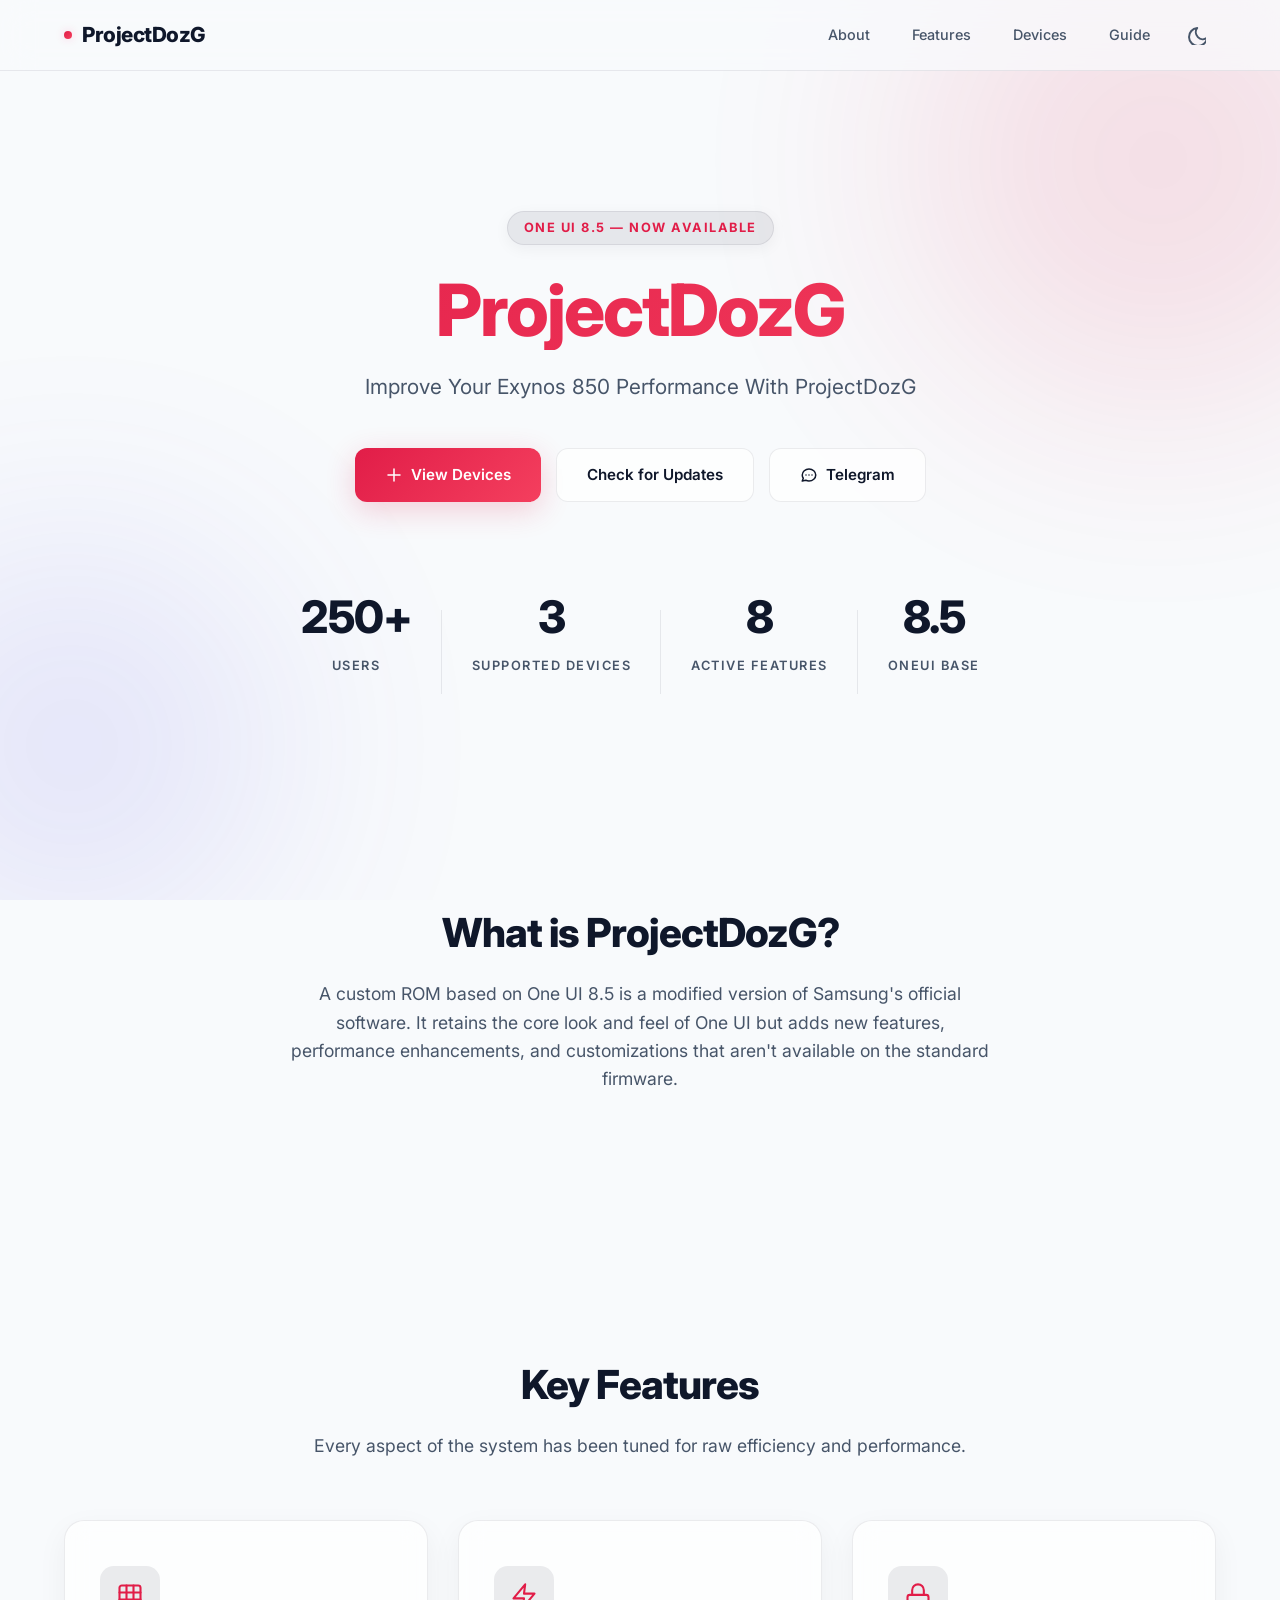
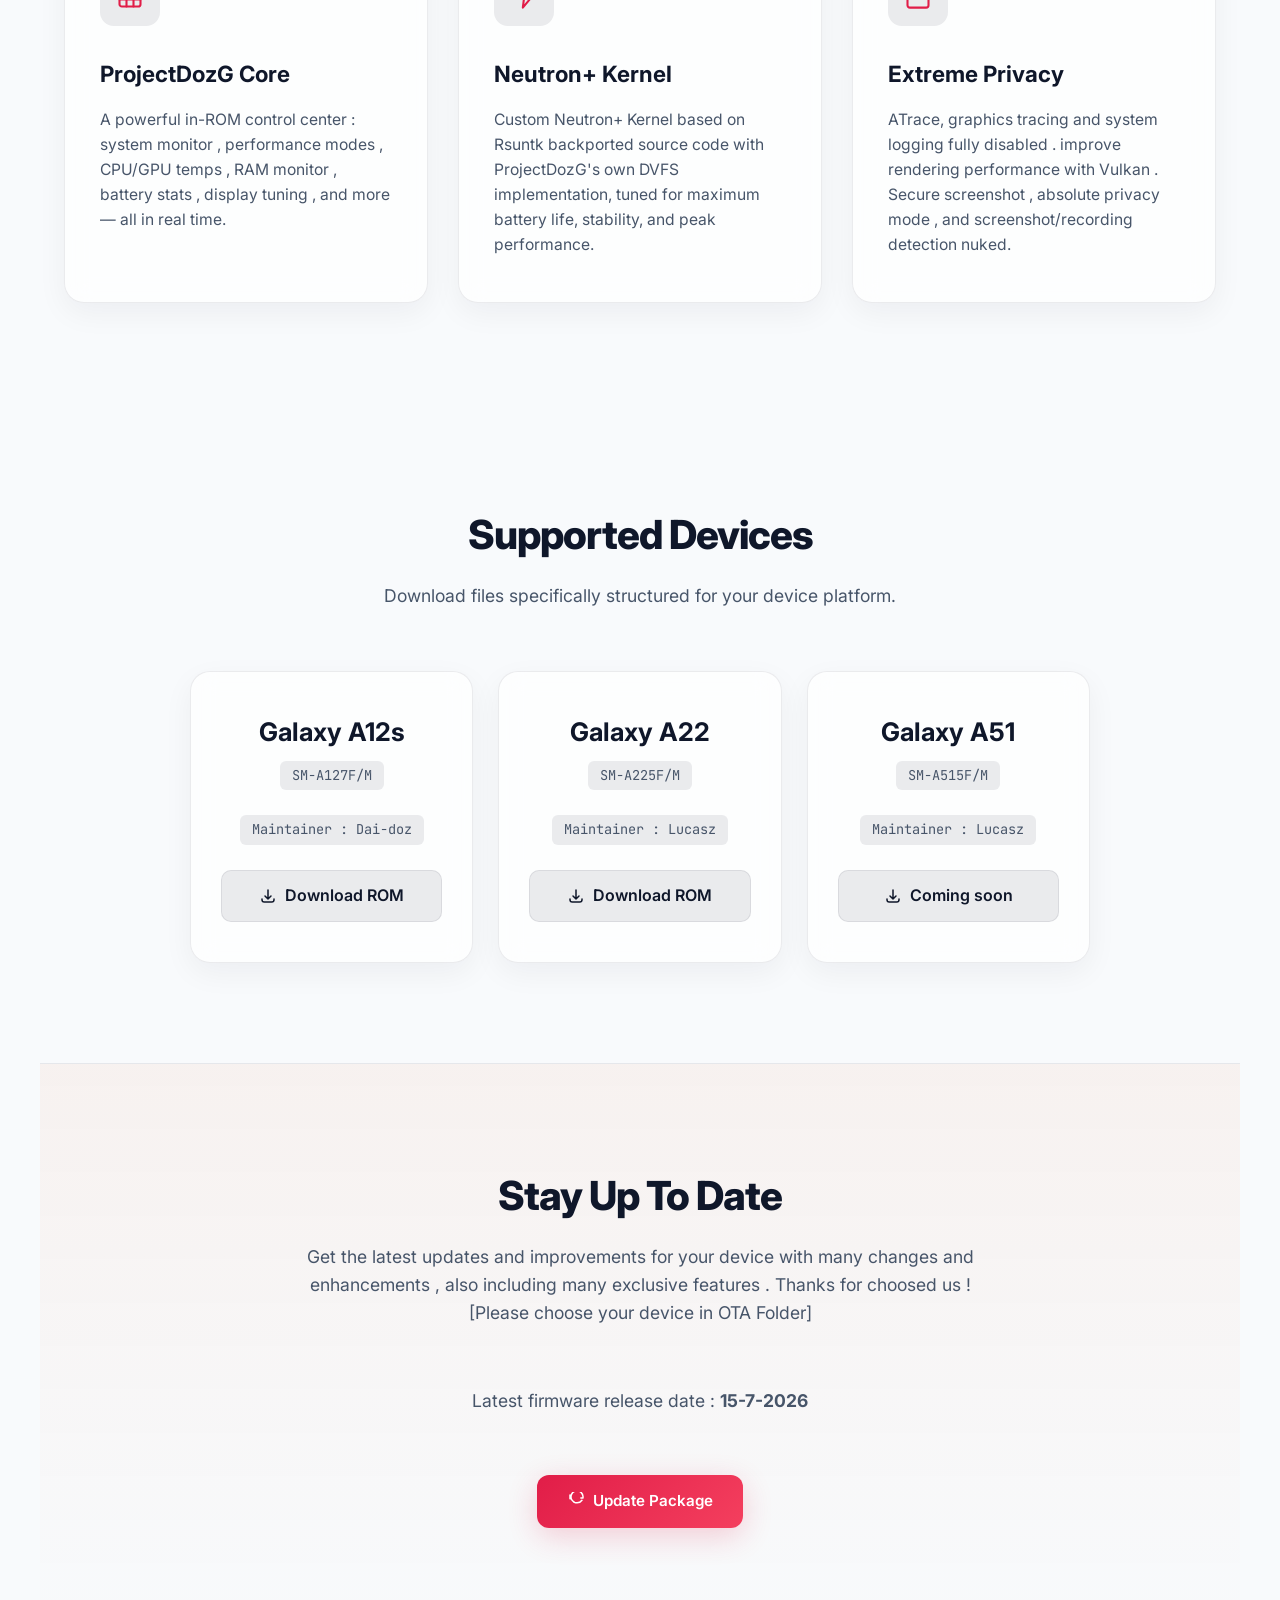
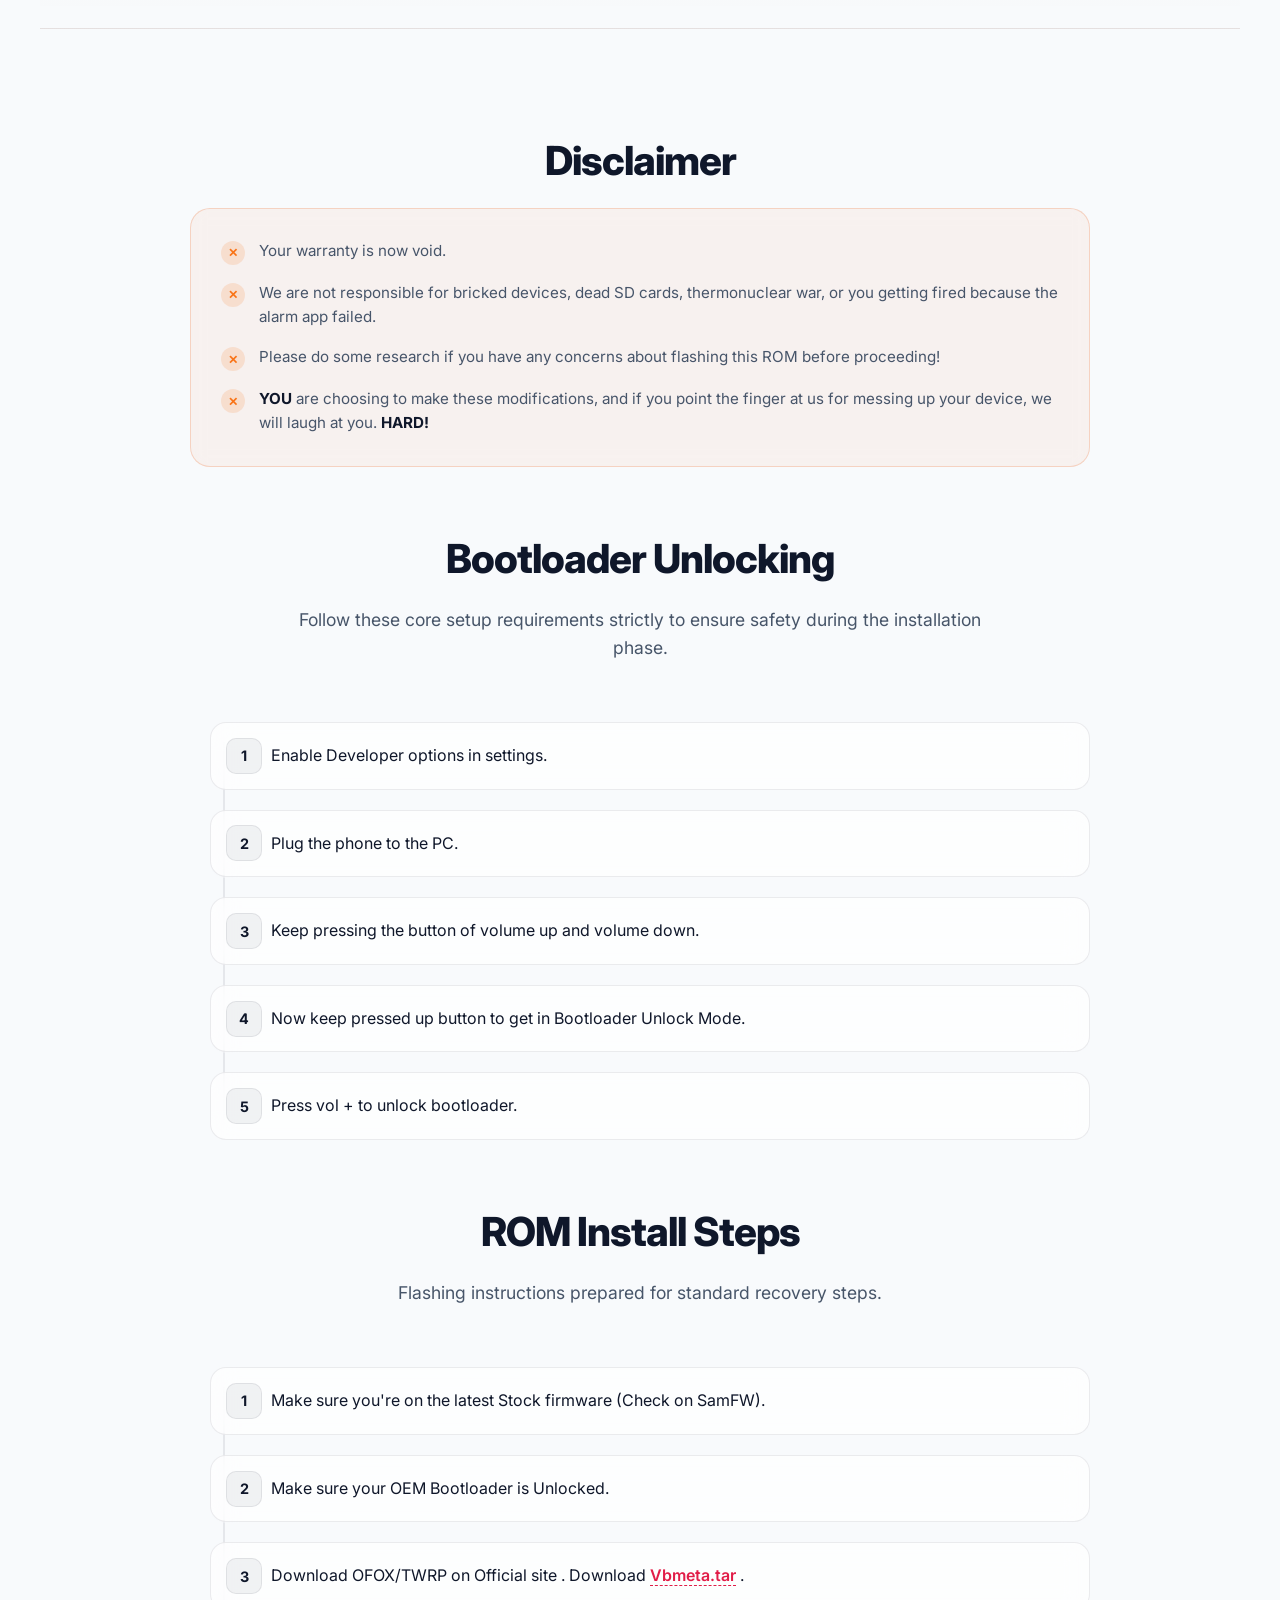
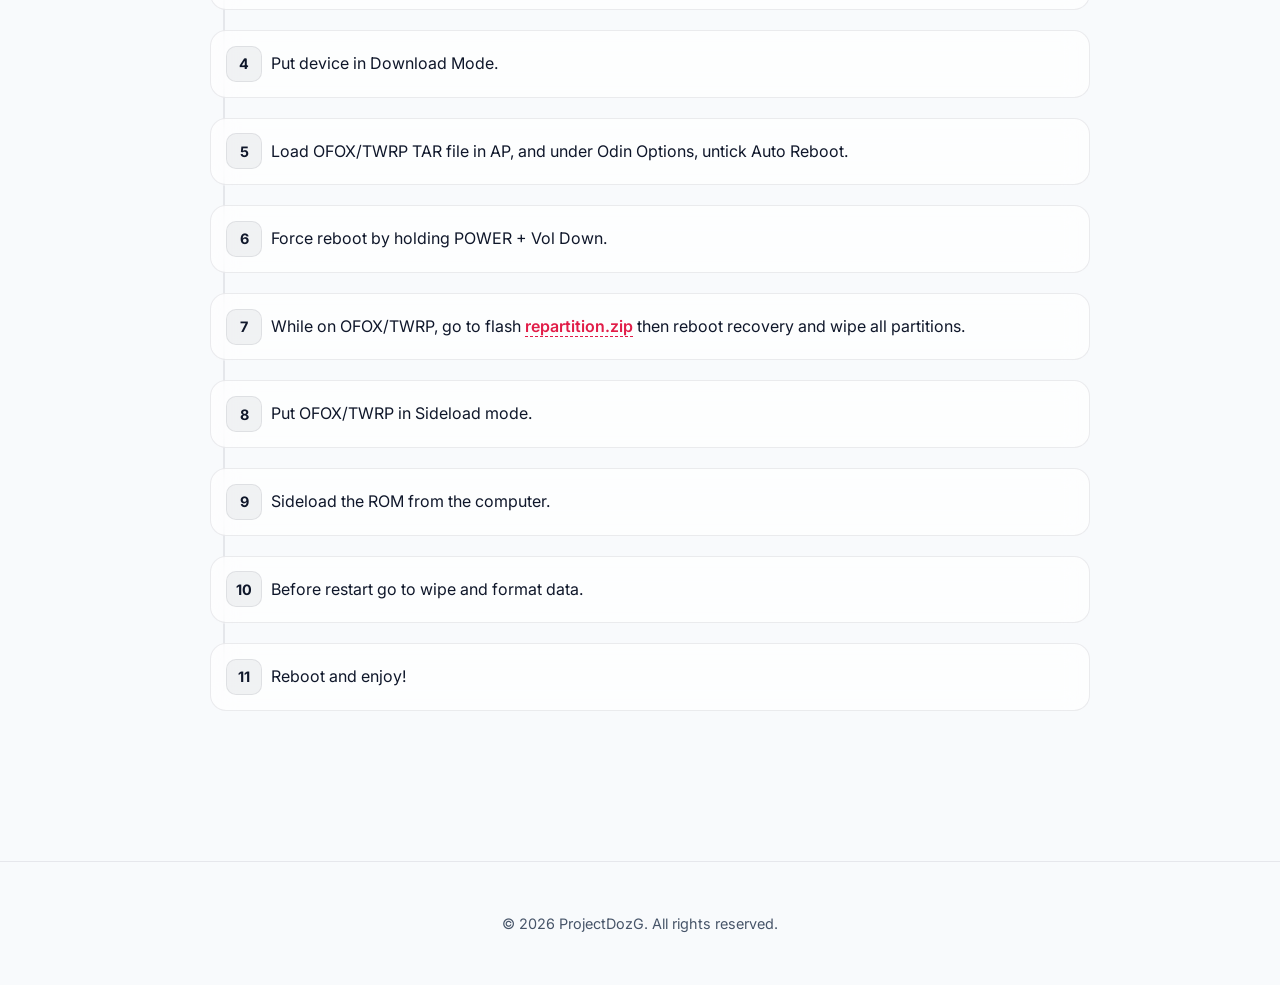
==== index.html @ 8654ba1d "Remove m12 support" ====
<!DOCTYPE html>
<html lang="en" data-theme="dark">
<head>
    <meta charset="UTF-8">
    <meta name="viewport" content="width=device-width, initial-scale=1.0">
    <title>ProjectDozG — Enhanced OneUI 8.5</title>
    <!-- Inter Font -->
    <link rel="preconnect" href="https://fonts.googleapis.com">
    <link rel="preconnect" href="https://fonts.gstatic.com" crossorigin>
    <link href="https://fonts.googleapis.com/css2?family=Inter:wght@300;400;500;600;700;800&family=JetBrains+Mono:wght@400;500&display=swap" rel="stylesheet">
    <style>
        :root {
            /* Transition Config */
            --transition-smooth: all 0.4s cubic-bezier(0.16, 1, 0.3, 1);
            
            /* Dark Theme Colors (Default) */
            --bg-color: #08090d;
            --card-bg: rgba(21, 23, 30, 0.6);
            --card-hover-border: rgba(255, 65, 108, 0.3);
            --text-main: #f8fafc;
            --text-muted: #94a3b8;
            --accent: #ff416c;
            --accent-glow: rgba(255, 65, 108, 0.4);
            --accent-gradient: linear-gradient(135deg, #ff416c 0%, #ff4b2b 100%);
            --glass-border: rgba(255, 255, 255, 0.05);
            --glass-shadow: rgba(0, 0, 0, 0.4);
            --nav-bg: rgba(8, 9, 13, 0.75);
            --warning-bg: rgba(249, 115, 22, 0.06);
            --warning-border: rgba(249, 115, 22, 0.2);
            --step-num-bg: rgba(255, 255, 255, 0.05);
            --step-num-active: #ff416c;
        }

        [data-theme="light"] {
            /* Light Theme Colors */
            --bg-color: #f8fafc;
            --card-bg: rgba(255, 255, 255, 0.7);
            --card-hover-border: rgba(225, 29, 72, 0.3);
            --text-main: #0f172a;
            --text-muted: #475569;
            --accent: #e11d48;
            --accent-glow: rgba(225, 29, 72, 0.2);
            --accent-gradient: linear-gradient(135deg, #e11d48 0%, #f43f5e 100%);
            --glass-border: rgba(15, 23, 42, 0.08);
            --glass-shadow: rgba(15, 23, 42, 0.05);
            --nav-bg: rgba(248, 250, 252, 0.75);
            --warning-bg: rgba(234, 88, 12, 0.05);
            --warning-border: rgba(234, 88, 12, 0.2);
            --step-num-bg: rgba(15, 23, 42, 0.05);
            --step-num-active: #e11d48;
        }

        * {
            box-sizing: border-box;
            margin: 0;
            padding: 0;
            font-family: 'Inter', -apple-system, BlinkMacSystemFont, "Segoe UI", Roboto, sans-serif;
            transition: background-color 0.3s ease, border-color 0.3s ease;
        }

        html {
            scroll-behavior: smooth;
        }

        body {
            background-color: var(--bg-color);
            color: var(--text-main);
            line-height: 1.6;
            overflow-x: hidden;
            position: relative;
        }

        /* Ambient Background Blobs */
        .blob-container {
            position: fixed;
            top: 0;
            left: 0;
            width: 100vw;
            height: 100vh;
            z-index: -2;
            overflow: hidden;
            pointer-events: none;
        }

        .blob {
            position: absolute;
            border-radius: 50%;
            filter: blur(120px);
            opacity: 0.12;
            animation: floatBlob 25s infinite ease-in-out alternate;
        }

        .blob-1 {
            width: 500px;
            height: 500px;
            background: var(--accent);
            top: -10%;
            right: -10%;
        }

        .blob-2 {
            width: 400px;
            height: 400px;
            background: #4f46e5;
            bottom: -5%;
            left: -10%;
            animation-delay: -5s;
        }

        @keyframes floatBlob {
            0% { transform: translate(0, 0) scale(1); }
            50% { transform: translate(-80px, 40px) scale(1.1); }
            100% { transform: translate(40px, -60px) scale(0.95); }
        }

        /* Custom Scrollbar */
        ::-webkit-scrollbar {
            width: 10px;
        }
        ::-webkit-scrollbar-track {
            background: var(--bg-color);
        }
        ::-webkit-scrollbar-thumb {
            background: var(--glass-border);
            border-radius: 5px;
            border: 2px solid var(--bg-color);
        }
        ::-webkit-scrollbar-thumb:hover {
            background: var(--text-muted);
        }

        /* Scroll Reveal Effect Class */
        .reveal {
            opacity: 0;
            transform: translateY(30px);
            transition: opacity 0.8s cubic-bezier(0.16, 1, 0.3, 1), transform 0.8s cubic-bezier(0.16, 1, 0.3, 1);
        }

        .reveal.active {
            opacity: 1;
            transform: translateY(0);
        }

        /* Floating Navbar */
        header {
            display: flex;
            justify-content: space-between;
            align-items: center;
            padding: 15px 5%;
            background: var(--nav-bg);
            position: sticky;
            top: 0;
            backdrop-filter: blur(16px);
            -webkit-backdrop-filter: blur(16px);
            z-index: 100;
            border-bottom: 1px solid var(--glass-border);
            transition: var(--transition-smooth);
        }

        .logo {
            font-size: 1.3rem;
            font-weight: 800;
            color: var(--text-main);
            text-decoration: none;
            display: flex;
            align-items: center;
            gap: 10px;
            letter-spacing: -0.5px;
        }

        .logo-dot {
            width: 8px;
            height: 8px;
            background: var(--accent-gradient);
            border-radius: 50%;
            display: inline-block;
            box-shadow: 0 0 10px var(--accent-glow);
        }

        nav {
            display: flex;
            align-items: center;
            gap: 10px;
        }

        nav a {
            color: var(--text-muted);
            text-decoration: none;
            padding: 8px 16px;
            font-size: 0.9rem;
            font-weight: 500;
            border-radius: 8px;
            transition: var(--transition-smooth);
        }

        nav a:hover {
            color: var(--text-main);
            background: var(--glass-border);
        }

        /* Dark/Light Toggle */
        .theme-toggle-btn {
            background: none;
            border: none;
            color: var(--text-muted);
            cursor: pointer;
            width: 40px;
            height: 40px;
            border-radius: 10px;
            display: flex;
            align-items: center;
            justify-content: center;
            transition: var(--transition-smooth);
            margin-left: 10px;
        }

        .theme-toggle-btn:hover {
            color: var(--text-main);
            background: var(--glass-border);
            transform: scale(1.05);
        }

        .theme-toggle-btn svg {
            width: 20px;
            height: 20px;
            fill: none;
            stroke: currentColor;
            stroke-width: 2;
            stroke-linecap: round;
            stroke-linejoin: round;
        }

        /* Hero Section */
        .hero {
            text-align: center;
            padding: 140px 20px 80px;
            position: relative;
        }

        .badge {
            display: inline-flex;
            align-items: center;
            background: var(--glass-border);
            border: 1px solid var(--glass-border);
            color: var(--accent);
            padding: 6px 16px;
            border-radius: 100px;
            font-size: 0.8rem;
            font-weight: 700;
            margin-bottom: 25px;
            text-transform: uppercase;
            letter-spacing: 1.5px;
            box-shadow: 0 4px 15px var(--glass-shadow);
            animation: fadeInDown 1s cubic-bezier(0.16, 1, 0.3, 1);
        }

        .hero h1 {
            font-size: 4.5rem;
            font-weight: 800;
            margin-bottom: 20px;
            line-height: 1.1;
            letter-spacing: -2px;
            background: var(--accent-gradient);
            -webkit-background-clip: text;
            -webkit-text-fill-color: transparent;
            animation: fadeInUp 1s cubic-bezier(0.16, 1, 0.3, 1) 0.1s both;
        }

        .hero p {
            font-size: 1.3rem;
            color: var(--text-muted);
            max-width: 600px;
            margin: 0 auto 45px;
            animation: fadeInUp 1s cubic-bezier(0.16, 1, 0.3, 1) 0.2s both;
        }

        .btn-group {
            display: flex;
            justify-content: center;
            gap: 15px;
            flex-wrap: wrap;
            animation: fadeInUp 1s cubic-bezier(0.16, 1, 0.3, 1) 0.3s both;
        }

        .btn {
            display: inline-flex;
            align-items: center;
            gap: 8px;
            padding: 14px 30px;
            border-radius: 12px;
            text-decoration: none;
            font-weight: 600;
            font-size: 0.95rem;
            transition: var(--transition-smooth);
        }

        .btn-primary {
            background: var(--accent-gradient);
            color: #ffffff;
            box-shadow: 0 8px 30px var(--accent-glow);
        }

        .btn-primary:hover {
            transform: translateY(-3px) scale(1.02);
            box-shadow: 0 12px 35px var(--accent-glow);
        }

        .btn-secondary {
            background: var(--card-bg);
            color: var(--text-main);
            border: 1px solid var(--glass-border);
            backdrop-filter: blur(8px);
        }

        .btn-secondary:hover {
            transform: translateY(-3px) scale(1.02);
            background: var(--glass-border);
            border-color: var(--text-muted);
        }

        /* Stats Grid */
        .stats {
            display: flex;
            justify-content: center;
            gap: 60px;
            margin-top: 80px;
            flex-wrap: wrap;
            animation: fadeInUp 1s cubic-bezier(0.16, 1, 0.3, 1) 0.4s both;
        }

        .stat-item {
            text-align: center;
            position: relative;
        }

        .stat-item::after {
            content: '';
            position: absolute;
            right: -30px;
            top: 20%;
            height: 60%;
            width: 1px;
            background: var(--glass-border);
        }

        .stat-item:last-child::after {
            display: none;
        }

        .stat-item h3 {
            font-size: 2.8rem;
            font-weight: 800;
            margin-bottom: 2px;
            color: var(--text-main);
            letter-spacing: -1px;
        }

        .stat-item p {
            font-size: 0.8rem;
            color: var(--text-muted);
            text-transform: uppercase;
            letter-spacing: 1.5px;
            font-weight: 600;
        }

        /* Sections General Layout */
        section {
            max-width: 1200px;
            margin: 0 auto;
            padding: 100px 24px;
        }

        .section-title {
            text-align: center;
            font-size: 2.5rem;
            font-weight: 800;
            margin-bottom: 15px;
            letter-spacing: -1px;
        }

        .section-desc {
            text-align: center;
            color: var(--text-muted);
            max-width: 700px;
            margin: 0 auto 60px;
            font-size: 1.1rem;
        }

        /* Features Grid */
        .features-grid {
            display: grid;
            grid-template-columns: repeat(auto-fit, minmax(320px, 1fr));
            gap: 30px;
        }

        .feature-card {
            background: var(--card-bg);
            padding: 45px 35px;
            border-radius: 20px;
            border: 1px solid var(--glass-border);
            box-shadow: 0 10px 30px var(--glass-shadow);
            backdrop-filter: blur(12px);
            -webkit-backdrop-filter: blur(12px);
            transition: var(--transition-smooth);
            position: relative;
            overflow: hidden;
        }

        .feature-card::before {
            content: '';
            position: absolute;
            top: 0;
            left: 0;
            width: 100%;
            height: 3px;
            background: var(--accent-gradient);
            opacity: 0;
            transition: var(--transition-smooth);
        }

        .feature-card:hover {
            transform: translateY(-8px);
            border-color: var(--card-hover-border);
            box-shadow: 0 15px 40px var(--glass-shadow);
        }

        .feature-card:hover::before {
            opacity: 1;
        }

        .feature-icon-wrapper {
            width: 60px;
            height: 60px;
            border-radius: 14px;
            background: var(--glass-border);
            display: flex;
            align-items: center;
            justify-content: center;
            margin-bottom: 30px;
            color: var(--accent);
            transition: var(--transition-smooth);
        }

        .feature-card:hover .feature-icon-wrapper {
            background: var(--accent);
            color: #ffffff;
            box-shadow: 0 8px 20px var(--accent-glow);
            transform: scale(1.05) rotate(5deg);
        }

        .feature-icon-wrapper svg {
            width: 28px;
            height: 28px;
            fill: none;
            stroke: currentColor;
            stroke-width: 1.8;
            stroke-linecap: round;
            stroke-linejoin: round;
        }

        .feature-card h3 {
            font-size: 1.4rem;
            margin-bottom: 15px;
            font-weight: 700;
        }

        .feature-card p {
            color: var(--text-muted);
            font-size: 0.98rem;
            line-height: 1.6;
        }

        /* Devices List */
        .devices-grid {
            display: grid;
            grid-template-columns: repeat(auto-fit, minmax(280px, 1fr));
            gap: 25px;
            max-width: 900px;
            margin: 0 auto;
        }

        .device-card {
            background: var(--card-bg);
            padding: 40px 30px;
            border-radius: 20px;
            text-align: center;
            border: 1px solid var(--glass-border);
            backdrop-filter: blur(12px);
            -webkit-backdrop-filter: blur(12px);
            box-shadow: 0 10px 30px var(--glass-shadow);
            transition: var(--transition-smooth);
        }
        
        .device-card:hover {
            transform: translateY(-5px);
            border-color: var(--accent);
            box-shadow: 0 15px 35px var(--accent-glow);
        }

        .device-card h3 {
            font-size: 1.6rem;
            font-weight: 700;
            margin-bottom: 8px;
        }

        .device-codename {
            font-family: 'JetBrains Mono', monospace;
            color: var(--text-muted);
            font-size: 0.85rem;
            margin-bottom: 25px;
            background: var(--glass-border);
            padding: 4px 12px;
            border-radius: 6px;
            display: inline-block;
        }

        .download-link {
            display: flex;
            align-items: center;
            justify-content: center;
            gap: 8px;
            width: 100%;
            padding: 12px;
            background: var(--glass-border);
            color: var(--text-main);
            text-decoration: none;
            border-radius: 10px;
            font-weight: 600;
            border: 1px solid var(--glass-border);
            transition: var(--transition-smooth);
        }

        .device-card:hover .download-link,
        .download-link:hover {
            background: var(--accent-gradient);
            color: #ffffff;
            border-color: transparent;
            box-shadow: 0 8px 25px var(--accent-glow);
        }

        /* Update Section Banner */
        .update-banner {
            background: linear-gradient(180deg, var(--warning-bg) 0%, transparent 100%);
            border-top: 1px solid var(--glass-border);
            border-bottom: 1px solid var(--glass-border);
        }

        /* Documentation & Flow Containers */
        .doc-container {
            max-width: 900px;
            margin: 0 auto;
        }

        /* Disclaimer Custom Accent Panel */
        .disclaimer-card {
            background: var(--warning-bg);
            border: 1px solid var(--warning-border);
            border-radius: 20px;
            padding: 30px;
            margin-bottom: 50px;
            backdrop-filter: blur(8px);
        }

        .disclaimer-list {
            list-style: none;
            display: flex;
            flex-direction: column;
            gap: 16px;
        }

        .disclaimer-item {
            color: var(--text-muted);
            font-size: 0.95rem;
            display: flex;
            align-items: flex-start;
            gap: 14px;
        }

        .disclaimer-icon {
            color: #f97316;
            background: rgba(249, 115, 22, 0.15);
            width: 24px;
            height: 24px;
            border-radius: 50%;
            display: flex;
            align-items: center;
            justify-content: center;
            font-size: 0.75rem;
            font-weight: bold;
            flex-shrink: 0;
            margin-top: 2px;
        }

        .disclaimer-item strong {
            color: var(--text-main);
        }

        /* Styled Action Timeline */
        .timeline {
            position: relative;
            padding-left: 20px;
            margin-bottom: 50px;
        }

        .timeline::before {
            content: '';
            position: absolute;
            left: 33px;
            top: 20px;
            bottom: 20px;
            width: 2px;
            background: var(--glass-border);
            z-index: 1;
        }

        .timeline-step {
            position: relative;
            padding: 20px 20px 20px 60px;
            background: var(--card-bg);
            border: 1px solid var(--glass-border);
            border-radius: 16px;
            margin-bottom: 20px;
            z-index: 2;
            backdrop-filter: blur(12px);
            transition: var(--transition-smooth);
        }

        .timeline-step:hover {
            transform: translateX(8px);
            border-color: var(--card-hover-border);
            background: var(--glass-border);
        }

        .step-number {
            position: absolute;
            left: 15px;
            top: 50%;
            transform: translateY(-50%);
            width: 36px;
            height: 36px;
            background: var(--step-num-bg);
            border: 1px solid var(--glass-border);
            color: var(--text-main);
            border-radius: 10px;
            font-size: 0.9rem;
            font-weight: 700;
            display: flex;
            align-items: center;
            justify-content: center;
            transition: var(--transition-smooth);
            z-index: 3;
        }

        .timeline-step:hover .step-number {
            background: var(--accent-gradient);
            color: #ffffff;
            border-color: transparent;
            box-shadow: 0 4px 15px var(--accent-glow);
        }

        .timeline-step a {
            color: var(--accent);
            text-decoration: none;
            font-weight: 600;
            border-bottom: 1px dashed var(--accent);
            transition: var(--transition-smooth);
        }

        .timeline-step a:hover {
            color: var(--text-main);
            border-bottom-color: var(--text-main);
        }

        /* Footer */
        footer {
            text-align: center;
            padding: 50px 20px;
            border-top: 1px solid var(--glass-border);
            color: var(--text-muted);
            font-size: 0.9rem;
            background: var(--nav-bg);
        }

        /* Standard Keyframes */
        @keyframes fadeInUp {
            from {
                opacity: 0;
                transform: translateY(20px);
            }
            to {
                opacity: 1;
                transform: translateY(0);
            }
        }

        @keyframes fadeInDown {
            from {
                opacity: 0;
                transform: translateY(-20px);
            }
            to {
                opacity: 1;
                transform: translateY(0);
            }
        }

        /* Responsiveness adjustments */
        @media (max-width: 992px) {
            .hero h1 { font-size: 3.5rem; }
            .stats { gap: 30px; }
            .stat-item::after { display: none; }
        }

        @media (max-width: 768px) {
            .hero h1 { font-size: 2.8rem; }
            .hero p { font-size: 1.1rem; }
            nav { display: none; }
            .stats { display: grid; grid-template-columns: 1fr 1fr; gap: 20px; }
            .timeline::before { left: 23px; }
            .timeline-step { padding: 15px 15px 15px 50px; }
            .step-number { left: 5px; width: 30px; height: 30px; font-size: 0.8rem; }
        }
    </style>
</head>
<body>

    <!-- Visual Backdrop Blobs -->
    <div class="blob-container">
        <div class="blob blob-1"></div>
        <div class="blob blob-2"></div>
    </div>

    <!-- Floating Navigation Bar -->
    <header>
        <a href="#" class="logo">
            <span class="logo-dot"></span>ProjectDozG
        </a>
        <div style="display: flex; align-items: center;">
            <nav>
                <a href="#about">About</a>
                <a href="#features">Features</a>
                <a href="#devices">Devices</a>
                <a href="#instructions">Guide</a>
            </nav>
            <button class="theme-toggle-btn" id="themeToggle" aria-label="Toggle Theme">
                <!-- Theme toggle icons dynamically injected -->
                <svg id="themeIcon"></svg>
            </button>
        </div>
    </header>

    <!-- Hero Showcase Header -->
    <div class="hero">
        <span class="badge">ONE UI 8.5 — NOW AVAILABLE</span>
        <h1>ProjectDozG</h1>
        <p>Improve Your Exynos 850 Performance With ProjectDozG</p>
        
        <div class="btn-group">
            <a href="#devices" class="btn btn-primary">
                <svg width="18" height="18" fill="none" stroke="currentColor" stroke-width="2" viewBox="0 0 24 24"><path stroke-linecap="round" stroke-linejoin="round" d="M12 4v16m8-8H4"/></svg>
                View Devices
            </a>
            <a href="#Up" class="btn btn-secondary">Check for Updates</a>
            <a href="https://t.me/DaidozBuild" target="_blank" rel="noopener noreferrer" class="btn btn-secondary">
                <svg width="18" height="18" fill="none" stroke="currentColor" stroke-width="2" viewBox="0 0 24 24"><path stroke-linecap="round" stroke-linejoin="round" d="M8 12h.01M12 12h.01M16 12h.01M21 12c0 4.418-4.03 8-9 8a9.863 9.863 0 01-4.255-.949L3 20l1.395-3.72C3.512 15.042 3 13.574 3 12c0-4.418 4.03-8 9-8s9 3.582 9 8z"/></svg>
                Telegram
            </a>
        </div>

        <div class="stats">
            <div class="stat-item">
                <h3>250+</h3>
                <p>Users</p>
            </div>
            <div class="stat-item">
                <h3>3</h3>
                <p>Supported Devices</p>
            </div>
            <div class="stat-item">
                <h3>8</h3>
                <p>Active Features</p>
            </div>
            <div class="stat-item">
                <h3>8.5</h3>
                <p>OneUI Base</p>
            </div>
        </div>
    </div>

    <!-- About Section -->
    <section id="about" class="reveal">
        <h2 class="section-title">What is ProjectDozG?</h2>
        <p class="section-desc">A custom ROM based on One UI 8.5 is a modified version of Samsung's official software. It retains the core look and feel of One UI but adds new features, performance enhancements, and customizations that aren't available on the standard firmware.</p>
    </section>

    <!-- Key Features Display -->
    <section id="features">
        <h2 class="section-title reveal">Key Features</h2>
        <p class="section-desc reveal">Every aspect of the system has been tuned for raw efficiency and performance.</p>
        
        <div class="features-grid">
            <div class="feature-card reveal" style="transition-delay: 0.1s;">
                <div class="feature-icon-wrapper">
                    <svg viewBox="0 0 24 24"><rect x="3" y="3" width="18" height="18" rx="2" ry="2"></rect><line x1="9" y1="3" x2="9" y2="21"></line><line x1="15" y1="3" x2="15" y2="21"></line><line x1="3" y1="9" x2="21" y2="9"></line><line x1="3" y1="15" x2="21" y2="15"></line></svg>
                </div>
                <h3>ProjectDozG Core</h3>
                <p>A powerful in-ROM control center : system monitor , performance modes , CPU/GPU temps , RAM monitor , battery stats , display tuning , and more — all in real time.</p>
            </div>
            <div class="feature-card reveal" style="transition-delay: 0.2s;">
                <div class="feature-icon-wrapper">
                    <svg viewBox="0 0 24 24"><polygon points="13 2 3 14 12 14 11 22 21 10 12 10 13 2"></polygon></svg>
                </div>
                <h3>Neutron+ Kernel</h3>
                <p>Custom Neutron+ Kernel based on Rsuntk backported source code with ProjectDozG's own DVFS implementation, tuned for maximum battery life, stability, and peak performance.</p>
            </div>
            <div class="feature-card reveal" style="transition-delay: 0.3s;">
                <div class="feature-icon-wrapper">
                    <svg viewBox="0 0 24 24"><rect x="3" y="11" width="18" height="11" rx="2" ry="2"></rect><path d="M7 11V7a5 5 0 0 1 10 0v4"></path></svg>
                </div>
                <h3>Extreme Privacy</h3>
                <p>ATrace, graphics tracing and system logging fully disabled . improve rendering performance with Vulkan . Secure screenshot , absolute privacy mode , and screenshot/recording detection nuked.</p>
            </div>
        </div>
    </section>

    <!-- Supported Device Index -->
    <section id="devices">
        <h2 class="section-title reveal">Supported Devices</h2>
        <p class="section-desc reveal">Download files specifically structured for your device platform.</p>
        
        <div class="devices-grid">
            <!-- DEVICE 1 -->
            <div class="device-card reveal">
                <h3>Galaxy A12s</h3>
                <span class="device-codename">SM-A127F/M</span>
                <span class="device-codename">Maintainer : Dai-doz</span>
                <a href="https://drive.google.com/file/d/13kllT0SqZaMci19ddatYdHRjJ1ldCV5r/view?usp=drive_link" target="_blank" rel="noopener noreferrer" class="download-link">
                    <svg width="18" height="18" fill="none" stroke="currentColor" stroke-width="2" viewBox="0 0 24 24"><path stroke-linecap="round" stroke-linejoin="round" d="M4 16v1a3 3 0 003 3h10a3 3 0 003-3v-1m-4-4l-4 4m0 0l-4-4m4 4V4"/></svg>
                    Download ROM 
                </a>
            </div>

          <!-- DEVICE 2 -->
            <div class="device-card reveal">
                <h3>Galaxy A22</h3>
                <span class="device-codename">SM-A225F/M</span>
                <span class="device-codename">Maintainer : Lucasz </span>
                <a href="https://drive.google.com/file/d/13djI1b3gkhf1ky75SMIZBpCNgQiuhgHu/view?usp=drivesdk" target="_blank" rel="noopener noreferrer" class="download-link">
                    <svg width="18" height="18" fill="none" stroke="currentColor" stroke-width="2" viewBox="0 0 24 24"><path stroke-linecap="round" stroke-linejoin="round" d="M4 16v1a3 3 0 003 3h10a3 3 0 003-3v-1m-4-4l-4 4m0 0l-4-4m4 4V4"/></svg>
                    Download ROM 
                </a>
            </div>


            <!-- DEVICE 3 -->
            <div class="device-card reveal" style="transition-delay: 0.1s;">
                <h3>Galaxy A51</h3>
                <span class="device-codename">SM-A515F/M</span>
                <span class="device-codename">Maintainer : Lucasz</span>
                <a href="" target="_blank" rel="noopener noreferrer" class="download-link">
                    <svg width="18" height="18" fill="none" stroke="currentColor" stroke-width="2" viewBox="0 0 24 24"><path stroke-linecap="round" stroke-linejoin="round" d="M4 16v1a3 3 0 003 3h10a3 3 0 003-3v-1m-4-4l-4 4m0 0l-4-4m4 4V4"/></svg>
                    Coming soon 
                </a>
            </div>
        </div>
    </section>

    <!-- Update Section -->
    <section id="Up" class="update-banner reveal">
        <div style="text-align: center;">
            <h2 class="section-title">Stay Up To Date</h2>
            <p class="section-desc">Get the latest updates and improvements for your device with many changes and enhancements , also including many exclusive features . Thanks for choosed us ! [Please choose your device in OTA Folder]</p>
            <p class="section-desc">Latest firmware release date : <strong>15-7-2026</strong></p>
            <div class="btn-group">
                 <a href="https://drive.google.com/drive/folders/1sJzsXNT4Reh5fPStS1QaBkAcnJrAi67Y?usp=drive_link" target="_blank" rel="noopener noreferrer" class="btn btn-primary">
                    <svg width="18" height="18" fill="none" stroke="currentColor" stroke-width="2" viewBox="0 0 24 24"><path stroke-linecap="round" stroke-linejoin="round" d="M4 4v5h.582m15.356 2A8.001 8.001 0 1121.21 8H18.5"/></svg>
                    Update Package
                 </a>
            </div>
        </div>
    </section>

    <!-- Installation & Setup Guide -->
    <section id="instructions">
        <div class="doc-container">
            
            <!-- Disclaimer Panel -->
            <h2 class="section-title reveal">Disclaimer</h2>
            <div class="disclaimer-card reveal">
                <ul class="disclaimer-list">
                    <li class="disclaimer-item">
                        <span class="disclaimer-icon">✕</span>
                        <span>Your warranty is now void.</span>
                    </li>
                    <li class="disclaimer-item">
                        <span class="disclaimer-icon">✕</span>
                        <span>We are not responsible for bricked devices, dead SD cards, thermonuclear war, or you getting fired because the alarm app failed.</span>
                    </li>
                    <li class="disclaimer-item">
                        <span class="disclaimer-icon">✕</span>
                        <span>Please do some research if you have any concerns about flashing this ROM before proceeding!</span>
                    </li>
                    <li class="disclaimer-item">
                        <span class="disclaimer-icon">✕</span>
                        <span><strong>YOU</strong> are choosing to make these modifications, and if you point the finger at us for messing up your device, we will laugh at you. <strong>HARD!</strong></span>
                    </li>
                </ul>
            </div>

            <!-- Bootloader Process Flow -->
            <h2 class="section-title reveal" style="margin-top: 60px;">Bootloader Unlocking</h2>
            <p class="section-desc reveal">Follow these core setup requirements strictly to ensure safety during the installation phase.</p>
            
            <div class="timeline reveal">
                <div class="timeline-step">
                    <div class="step-number">1</div>
                    Enable Developer options in settings.
                </div>
                <div class="timeline-step">
                    <div class="step-number">2</div>
                    Plug the phone to the PC.
                </div>
                <div class="timeline-step">
                    <div class="step-number">3</div>
                    Keep pressing the button of volume up and volume down.
                </div>
                <div class="timeline-step">
                    <div class="step-number">4</div>
                    Now keep pressed up button to get in Bootloader Unlock Mode.
                </div>
                <div class="timeline-step">
                    <div class="step-number">5</div>
                    Press vol + to unlock bootloader.
                </div>
            </div>

            <!-- Custom ROM Step-by-Step Flow -->
            <h2 class="section-title reveal" style="margin-top: 60px;">ROM Install Steps</h2>
            <p class="section-desc reveal">Flashing instructions prepared for standard recovery steps.</p>

            <div class="timeline reveal">
                <div class="timeline-step">
                    <div class="step-number">1</div>
                    Make sure you're on the latest Stock firmware (Check on SamFW).
                </div>
                <div class="timeline-step">
                    <div class="step-number">2</div>
                    Make sure your OEM Bootloader is Unlocked.
                </div>
                <div class="timeline-step">
                    <div class="step-number">3</div>
                    Download OFOX/TWRP on Official site . Download <a href="https://drive.google.com/file/d/1DROsPQb2gIuNgD0F-1r7r7Ju30OrwJkN/view?usp=drive_link" target="_blank" rel="noopener noreferrer">Vbmeta.tar</a> .
                </div>
                <div class="timeline-step">
                    <div class="step-number">4</div>
                    Put device in Download Mode.
                </div>
                <div class="timeline-step">
                    <div class="step-number">5</div>
                    Load OFOX/TWRP TAR file in AP, and under Odin Options, untick Auto Reboot.
                </div>
                <div class="timeline-step">
                    <div class="step-number">6</div>
                    Force reboot by holding POWER + Vol Down.
                </div>
                <div class="timeline-step">
                    <div class="step-number">7</div>
                    While on OFOX/TWRP, go to flash <a href="https://drive.google.com/file/d/1B_0JI-pQ-aZNtOMTHRh-KUY9z3CJCjDI/view?usp=drive_link" target="_blank" rel="noopener noreferrer">repartition.zip</a> then reboot recovery and wipe all partitions.
                </div>
                <div class="timeline-step">
                    <div class="step-number">8</div>
                    Put OFOX/TWRP in Sideload mode.
                </div>
                <div class="timeline-step">
                    <div class="step-number">9</div>
                    Sideload the ROM from the computer.
                </div>
                <div class="timeline-step">
                    <div class="step-number">10</div>
                    Before restart go to wipe and format data.
                </div>
                <div class="timeline-step">
                    <div class="step-number">11</div>
                    Reboot and enjoy!
                </div>
            </div>

        </div>
    </section>

    <!-- Footer Area -->
    <footer>
        <p>© 2026 ProjectDozG. All rights reserved.</p>
    </footer>

    <!-- Logic Controller (Theme & Scroll Triggers) -->
    <script>
        // Light & Dark Theme Controller
        const themeToggleBtn = document.getElementById('themeToggle');
        const themeIcon = document.getElementById('themeIcon');
        
        const moonIcon = `<path d="M21 12.79A9 9 0 1 1 11.21 3 7 7 0 0 0 21 12.79z"></path>`;
        const sunIcon = `<circle cx="12" cy="12" r="5"></circle><line x1="12" y1="1" x2="12" y2="3"></line><line x1="12" y1="21" x2="12" y2="23"></line><line x1="4.22" y1="4.22" x2="5.64" y2="5.64"></line><line x1="18.36" y1="18.36" x2="19.78" y2="19.78"></line><line x1="1" y1="12" x2="3" y2="12"></line><line x1="21" y1="12" x2="23" y2="12"></line><line x1="4.22" y1="19.78" x2="5.64" y2="18.36"></line><line x1="18.36" y1="5.64" x2="19.78" y2="4.22"></line>`;

        function initTheme() {
            const savedTheme = localStorage.getItem('theme');
            if (savedTheme) {
                document.documentElement.setAttribute('data-theme', savedTheme);
                themeIcon.innerHTML = savedTheme === 'dark' ? sunIcon : moonIcon;
            } else {
                const systemPrefersDark = window.matchMedia('(prefers-color-scheme: dark)').matches;
                const activeTheme = systemPrefersDark ? 'dark' : 'light';
                document.documentElement.setAttribute('data-theme', activeTheme);
                themeIcon.innerHTML = activeTheme === 'dark' ? sunIcon : moonIcon;
            }
        }

        themeToggleBtn.addEventListener('click', () => {
            const currentTheme = document.documentElement.getAttribute('data-theme');
            const newTheme = currentTheme === 'dark' ? 'light' : 'dark';
            
            document.documentElement.setAttribute('data-theme', newTheme);
            localStorage.setItem('theme', newTheme);
            themeIcon.innerHTML = newTheme === 'dark' ? sunIcon : moonIcon;
        });

        // Initialize theme state on run
        initTheme();

        // Optimized Intersection Observer for Scroll Motion Reveal
        const revealObserver = new IntersectionObserver((entries) => {
            entries.forEach(entry => {
                if (entry.isIntersecting) {
                    entry.target.classList.add('active');
                    // Stop observing once displayed
                    revealObserver.unobserve(entry.target);
                }
            });
        }, {
            threshold: 0.15,
            rootMargin: '0px 0px -50px 0px'
        });

        document.querySelectorAll('.reveal').forEach(element => {
            revealObserver.observe(element);
        });
    </script>
</body>
</html>
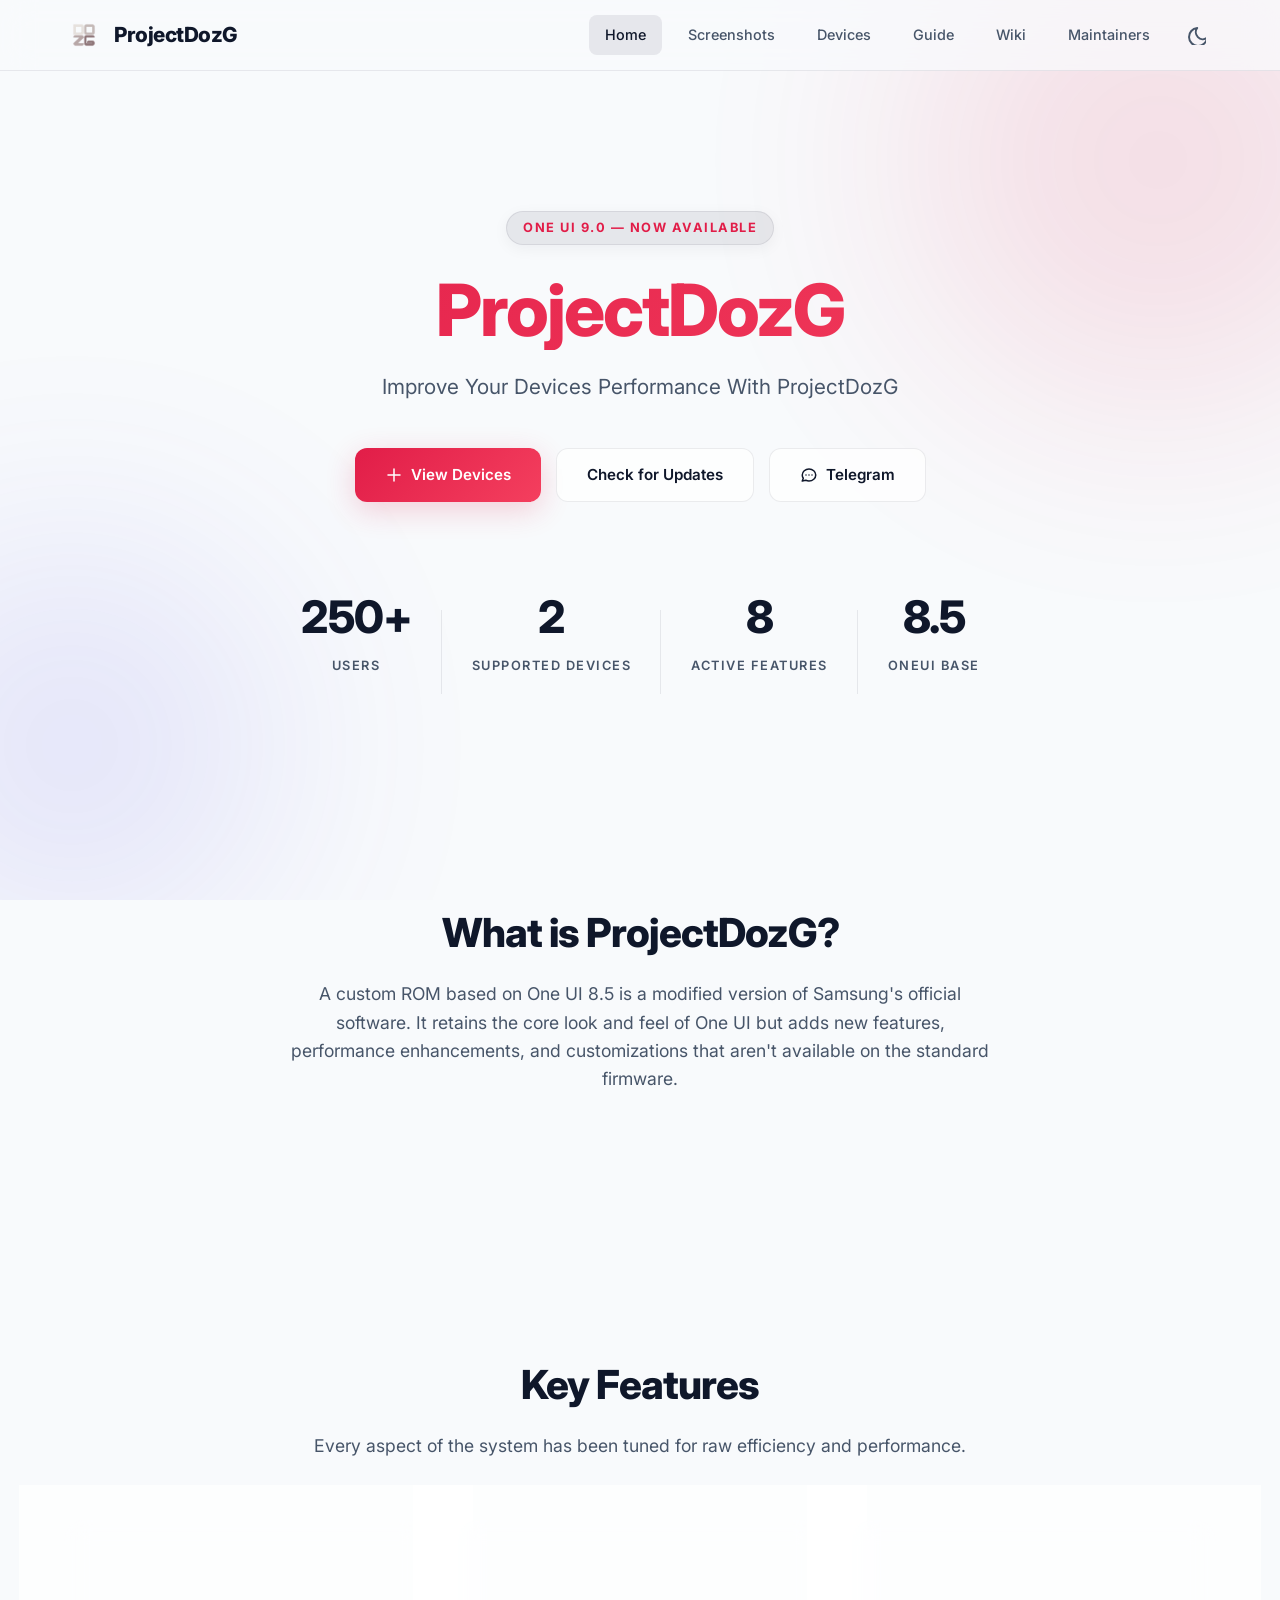
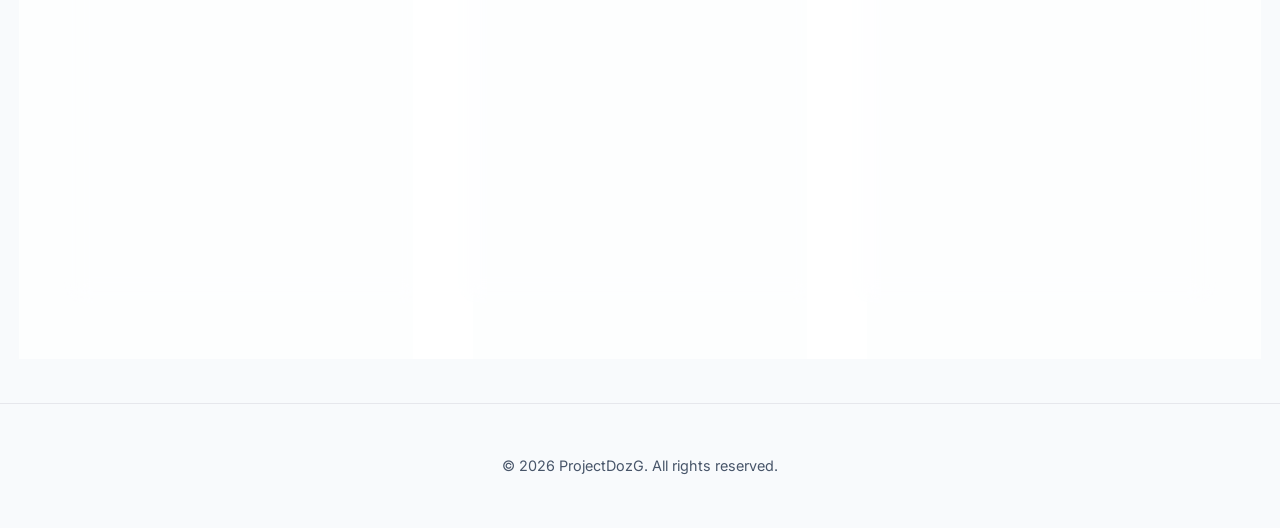
==== commit c4b410e8: "treewide: welcome to new website design" ====
--- a/index.html
+++ b/index.html
@@ -4,743 +4,31 @@
     <meta charset="UTF-8">
     <meta name="viewport" content="width=device-width, initial-scale=1.0">
     <title>ProjectDozG — Enhanced OneUI 8.5</title>
-    <!-- Inter Font -->
     <link rel="preconnect" href="https://fonts.googleapis.com">
     <link rel="preconnect" href="https://fonts.gstatic.com" crossorigin>
     <link href="https://fonts.googleapis.com/css2?family=Inter:wght@300;400;500;600;700;800&family=JetBrains+Mono:wght@400;500&display=swap" rel="stylesheet">
-    <style>
-        :root {
-            /* Transition Config */
-            --transition-smooth: all 0.4s cubic-bezier(0.16, 1, 0.3, 1);
-            
-            /* Dark Theme Colors (Default) */
-            --bg-color: #08090d;
-            --card-bg: rgba(21, 23, 30, 0.6);
-            --card-hover-border: rgba(255, 65, 108, 0.3);
-            --text-main: #f8fafc;
-            --text-muted: #94a3b8;
-            --accent: #ff416c;
-            --accent-glow: rgba(255, 65, 108, 0.4);
-            --accent-gradient: linear-gradient(135deg, #ff416c 0%, #ff4b2b 100%);
-            --glass-border: rgba(255, 255, 255, 0.05);
-            --glass-shadow: rgba(0, 0, 0, 0.4);
-            --nav-bg: rgba(8, 9, 13, 0.75);
-            --warning-bg: rgba(249, 115, 22, 0.06);
-            --warning-border: rgba(249, 115, 22, 0.2);
-            --step-num-bg: rgba(255, 255, 255, 0.05);
-            --step-num-active: #ff416c;
-        }
-
-        [data-theme="light"] {
-            /* Light Theme Colors */
-            --bg-color: #f8fafc;
-            --card-bg: rgba(255, 255, 255, 0.7);
-            --card-hover-border: rgba(225, 29, 72, 0.3);
-            --text-main: #0f172a;
-            --text-muted: #475569;
-            --accent: #e11d48;
-            --accent-glow: rgba(225, 29, 72, 0.2);
-            --accent-gradient: linear-gradient(135deg, #e11d48 0%, #f43f5e 100%);
-            --glass-border: rgba(15, 23, 42, 0.08);
-            --glass-shadow: rgba(15, 23, 42, 0.05);
-            --nav-bg: rgba(248, 250, 252, 0.75);
-            --warning-bg: rgba(234, 88, 12, 0.05);
-            --warning-border: rgba(234, 88, 12, 0.2);
-            --step-num-bg: rgba(15, 23, 42, 0.05);
-            --step-num-active: #e11d48;
-        }
-
-        * {
-            box-sizing: border-box;
-            margin: 0;
-            padding: 0;
-            font-family: 'Inter', -apple-system, BlinkMacSystemFont, "Segoe UI", Roboto, sans-serif;
-            transition: background-color 0.3s ease, border-color 0.3s ease;
-        }
-
-        html {
-            scroll-behavior: smooth;
-        }
-
-        body {
-            background-color: var(--bg-color);
-            color: var(--text-main);
-            line-height: 1.6;
-            overflow-x: hidden;
-            position: relative;
-        }
-
-        /* Ambient Background Blobs */
-        .blob-container {
-            position: fixed;
-            top: 0;
-            left: 0;
-            width: 100vw;
-            height: 100vh;
-            z-index: -2;
-            overflow: hidden;
-            pointer-events: none;
-        }
-
-        .blob {
-            position: absolute;
-            border-radius: 50%;
-            filter: blur(120px);
-            opacity: 0.12;
-            animation: floatBlob 25s infinite ease-in-out alternate;
-        }
-
-        .blob-1 {
-            width: 500px;
-            height: 500px;
-            background: var(--accent);
-            top: -10%;
-            right: -10%;
-        }
-
-        .blob-2 {
-            width: 400px;
-            height: 400px;
-            background: #4f46e5;
-            bottom: -5%;
-            left: -10%;
-            animation-delay: -5s;
-        }
-
-        @keyframes floatBlob {
-            0% { transform: translate(0, 0) scale(1); }
-            50% { transform: translate(-80px, 40px) scale(1.1); }
-            100% { transform: translate(40px, -60px) scale(0.95); }
-        }
-
-        /* Custom Scrollbar */
-        ::-webkit-scrollbar {
-            width: 10px;
-        }
-        ::-webkit-scrollbar-track {
-            background: var(--bg-color);
-        }
-        ::-webkit-scrollbar-thumb {
-            background: var(--glass-border);
-            border-radius: 5px;
-            border: 2px solid var(--bg-color);
-        }
-        ::-webkit-scrollbar-thumb:hover {
-            background: var(--text-muted);
-        }
-
-        /* Scroll Reveal Effect Class */
-        .reveal {
-            opacity: 0;
-            transform: translateY(30px);
-            transition: opacity 0.8s cubic-bezier(0.16, 1, 0.3, 1), transform 0.8s cubic-bezier(0.16, 1, 0.3, 1);
-        }
-
-        .reveal.active {
-            opacity: 1;
-            transform: translateY(0);
-        }
-
-        /* Floating Navbar */
-        header {
-            display: flex;
-            justify-content: space-between;
-            align-items: center;
-            padding: 15px 5%;
-            background: var(--nav-bg);
-            position: sticky;
-            top: 0;
-            backdrop-filter: blur(16px);
-            -webkit-backdrop-filter: blur(16px);
-            z-index: 100;
-            border-bottom: 1px solid var(--glass-border);
-            transition: var(--transition-smooth);
-        }
-
-        .logo {
-            font-size: 1.3rem;
-            font-weight: 800;
-            color: var(--text-main);
-            text-decoration: none;
-            display: flex;
-            align-items: center;
-            gap: 10px;
-            letter-spacing: -0.5px;
-        }
-
-        .logo-dot {
-            width: 8px;
-            height: 8px;
-            background: var(--accent-gradient);
-            border-radius: 50%;
-            display: inline-block;
-            box-shadow: 0 0 10px var(--accent-glow);
-        }
-
-        nav {
-            display: flex;
-            align-items: center;
-            gap: 10px;
-        }
-
-        nav a {
-            color: var(--text-muted);
-            text-decoration: none;
-            padding: 8px 16px;
-            font-size: 0.9rem;
-            font-weight: 500;
-            border-radius: 8px;
-            transition: var(--transition-smooth);
-        }
-
-        nav a:hover {
-            color: var(--text-main);
-            background: var(--glass-border);
-        }
-
-        /* Dark/Light Toggle */
-        .theme-toggle-btn {
-            background: none;
-            border: none;
-            color: var(--text-muted);
-            cursor: pointer;
-            width: 40px;
-            height: 40px;
-            border-radius: 10px;
-            display: flex;
-            align-items: center;
-            justify-content: center;
-            transition: var(--transition-smooth);
-            margin-left: 10px;
-        }
-
-        .theme-toggle-btn:hover {
-            color: var(--text-main);
-            background: var(--glass-border);
-            transform: scale(1.05);
-        }
-
-        .theme-toggle-btn svg {
-            width: 20px;
-            height: 20px;
-            fill: none;
-            stroke: currentColor;
-            stroke-width: 2;
-            stroke-linecap: round;
-            stroke-linejoin: round;
-        }
-
-        /* Hero Section */
-        .hero {
-            text-align: center;
-            padding: 140px 20px 80px;
-            position: relative;
-        }
-
-        .badge {
-            display: inline-flex;
-            align-items: center;
-            background: var(--glass-border);
-            border: 1px solid var(--glass-border);
-            color: var(--accent);
-            padding: 6px 16px;
-            border-radius: 100px;
-            font-size: 0.8rem;
-            font-weight: 700;
-            margin-bottom: 25px;
-            text-transform: uppercase;
-            letter-spacing: 1.5px;
-            box-shadow: 0 4px 15px var(--glass-shadow);
-            animation: fadeInDown 1s cubic-bezier(0.16, 1, 0.3, 1);
-        }
-
-        .hero h1 {
-            font-size: 4.5rem;
-            font-weight: 800;
-            margin-bottom: 20px;
-            line-height: 1.1;
-            letter-spacing: -2px;
-            background: var(--accent-gradient);
-            -webkit-background-clip: text;
-            -webkit-text-fill-color: transparent;
-            animation: fadeInUp 1s cubic-bezier(0.16, 1, 0.3, 1) 0.1s both;
-        }
-
-        .hero p {
-            font-size: 1.3rem;
-            color: var(--text-muted);
-            max-width: 600px;
-            margin: 0 auto 45px;
-            animation: fadeInUp 1s cubic-bezier(0.16, 1, 0.3, 1) 0.2s both;
-        }
-
-        .btn-group {
-            display: flex;
-            justify-content: center;
-            gap: 15px;
-            flex-wrap: wrap;
-            animation: fadeInUp 1s cubic-bezier(0.16, 1, 0.3, 1) 0.3s both;
-        }
-
-        .btn {
-            display: inline-flex;
-            align-items: center;
-            gap: 8px;
-            padding: 14px 30px;
-            border-radius: 12px;
-            text-decoration: none;
-            font-weight: 600;
-            font-size: 0.95rem;
-            transition: var(--transition-smooth);
-        }
-
-        .btn-primary {
-            background: var(--accent-gradient);
-            color: #ffffff;
-            box-shadow: 0 8px 30px var(--accent-glow);
-        }
-
-        .btn-primary:hover {
-            transform: translateY(-3px) scale(1.02);
-            box-shadow: 0 12px 35px var(--accent-glow);
-        }
-
-        .btn-secondary {
-            background: var(--card-bg);
-            color: var(--text-main);
-            border: 1px solid var(--glass-border);
-            backdrop-filter: blur(8px);
-        }
-
-        .btn-secondary:hover {
-            transform: translateY(-3px) scale(1.02);
-            background: var(--glass-border);
-            border-color: var(--text-muted);
-        }
-
-        /* Stats Grid */
-        .stats {
-            display: flex;
-            justify-content: center;
-            gap: 60px;
-            margin-top: 80px;
-            flex-wrap: wrap;
-            animation: fadeInUp 1s cubic-bezier(0.16, 1, 0.3, 1) 0.4s both;
-        }
-
-        .stat-item {
-            text-align: center;
-            position: relative;
-        }
-
-        .stat-item::after {
-            content: '';
-            position: absolute;
-            right: -30px;
-            top: 20%;
-            height: 60%;
-            width: 1px;
-            background: var(--glass-border);
-        }
-
-        .stat-item:last-child::after {
-            display: none;
-        }
-
-        .stat-item h3 {
-            font-size: 2.8rem;
-            font-weight: 800;
-            margin-bottom: 2px;
-            color: var(--text-main);
-            letter-spacing: -1px;
-        }
-
-        .stat-item p {
-            font-size: 0.8rem;
-            color: var(--text-muted);
-            text-transform: uppercase;
-            letter-spacing: 1.5px;
-            font-weight: 600;
-        }
-
-        /* Sections General Layout */
-        section {
-            max-width: 1200px;
-            margin: 0 auto;
-            padding: 100px 24px;
-        }
-
-        .section-title {
-            text-align: center;
-            font-size: 2.5rem;
-            font-weight: 800;
-            margin-bottom: 15px;
-            letter-spacing: -1px;
-        }
-
-        .section-desc {
-            text-align: center;
-            color: var(--text-muted);
-            max-width: 700px;
-            margin: 0 auto 60px;
-            font-size: 1.1rem;
-        }
-
-        /* Features Grid */
-        .features-grid {
-            display: grid;
-            grid-template-columns: repeat(auto-fit, minmax(320px, 1fr));
-            gap: 30px;
-        }
-
-        .feature-card {
-            background: var(--card-bg);
-            padding: 45px 35px;
-            border-radius: 20px;
-            border: 1px solid var(--glass-border);
-            box-shadow: 0 10px 30px var(--glass-shadow);
-            backdrop-filter: blur(12px);
-            -webkit-backdrop-filter: blur(12px);
-            transition: var(--transition-smooth);
-            position: relative;
-            overflow: hidden;
-        }
-
-        .feature-card::before {
-            content: '';
-            position: absolute;
-            top: 0;
-            left: 0;
-            width: 100%;
-            height: 3px;
-            background: var(--accent-gradient);
-            opacity: 0;
-            transition: var(--transition-smooth);
-        }
-
-        .feature-card:hover {
-            transform: translateY(-8px);
-            border-color: var(--card-hover-border);
-            box-shadow: 0 15px 40px var(--glass-shadow);
-        }
-
-        .feature-card:hover::before {
-            opacity: 1;
-        }
-
-        .feature-icon-wrapper {
-            width: 60px;
-            height: 60px;
-            border-radius: 14px;
-            background: var(--glass-border);
-            display: flex;
-            align-items: center;
-            justify-content: center;
-            margin-bottom: 30px;
-            color: var(--accent);
-            transition: var(--transition-smooth);
-        }
-
-        .feature-card:hover .feature-icon-wrapper {
-            background: var(--accent);
-            color: #ffffff;
-            box-shadow: 0 8px 20px var(--accent-glow);
-            transform: scale(1.05) rotate(5deg);
-        }
-
-        .feature-icon-wrapper svg {
-            width: 28px;
-            height: 28px;
-            fill: none;
-            stroke: currentColor;
-            stroke-width: 1.8;
-            stroke-linecap: round;
-            stroke-linejoin: round;
-        }
-
-        .feature-card h3 {
-            font-size: 1.4rem;
-            margin-bottom: 15px;
-            font-weight: 700;
-        }
-
-        .feature-card p {
-            color: var(--text-muted);
-            font-size: 0.98rem;
-            line-height: 1.6;
-        }
-
-        /* Devices List */
-        .devices-grid {
-            display: grid;
-            grid-template-columns: repeat(auto-fit, minmax(280px, 1fr));
-            gap: 25px;
-            max-width: 900px;
-            margin: 0 auto;
-        }
-
-        .device-card {
-            background: var(--card-bg);
-            padding: 40px 30px;
-            border-radius: 20px;
-            text-align: center;
-            border: 1px solid var(--glass-border);
-            backdrop-filter: blur(12px);
-            -webkit-backdrop-filter: blur(12px);
-            box-shadow: 0 10px 30px var(--glass-shadow);
-            transition: var(--transition-smooth);
-        }
-        
-        .device-card:hover {
-            transform: translateY(-5px);
-            border-color: var(--accent);
-            box-shadow: 0 15px 35px var(--accent-glow);
-        }
-
-        .device-card h3 {
-            font-size: 1.6rem;
-            font-weight: 700;
-            margin-bottom: 8px;
-        }
-
-        .device-codename {
-            font-family: 'JetBrains Mono', monospace;
-            color: var(--text-muted);
-            font-size: 0.85rem;
-            margin-bottom: 25px;
-            background: var(--glass-border);
-            padding: 4px 12px;
-            border-radius: 6px;
-            display: inline-block;
-        }
-
-        .download-link {
-            display: flex;
-            align-items: center;
-            justify-content: center;
-            gap: 8px;
-            width: 100%;
-            padding: 12px;
-            background: var(--glass-border);
-            color: var(--text-main);
-            text-decoration: none;
-            border-radius: 10px;
-            font-weight: 600;
-            border: 1px solid var(--glass-border);
-            transition: var(--transition-smooth);
-        }
-
-        .device-card:hover .download-link,
-        .download-link:hover {
-            background: var(--accent-gradient);
-            color: #ffffff;
-            border-color: transparent;
-            box-shadow: 0 8px 25px var(--accent-glow);
-        }
-
-        /* Update Section Banner */
-        .update-banner {
-            background: linear-gradient(180deg, var(--warning-bg) 0%, transparent 100%);
-            border-top: 1px solid var(--glass-border);
-            border-bottom: 1px solid var(--glass-border);
-        }
-
-        /* Documentation & Flow Containers */
-        .doc-container {
-            max-width: 900px;
-            margin: 0 auto;
-        }
-
-        /* Disclaimer Custom Accent Panel */
-        .disclaimer-card {
-            background: var(--warning-bg);
-            border: 1px solid var(--warning-border);
-            border-radius: 20px;
-            padding: 30px;
-            margin-bottom: 50px;
-            backdrop-filter: blur(8px);
-        }
-
-        .disclaimer-list {
-            list-style: none;
-            display: flex;
-            flex-direction: column;
-            gap: 16px;
-        }
-
-        .disclaimer-item {
-            color: var(--text-muted);
-            font-size: 0.95rem;
-            display: flex;
-            align-items: flex-start;
-            gap: 14px;
-        }
-
-        .disclaimer-icon {
-            color: #f97316;
-            background: rgba(249, 115, 22, 0.15);
-            width: 24px;
-            height: 24px;
-            border-radius: 50%;
-            display: flex;
-            align-items: center;
-            justify-content: center;
-            font-size: 0.75rem;
-            font-weight: bold;
-            flex-shrink: 0;
-            margin-top: 2px;
-        }
-
-        .disclaimer-item strong {
-            color: var(--text-main);
-        }
-
-        /* Styled Action Timeline */
-        .timeline {
-            position: relative;
-            padding-left: 20px;
-            margin-bottom: 50px;
-        }
-
-        .timeline::before {
-            content: '';
-            position: absolute;
-            left: 33px;
-            top: 20px;
-            bottom: 20px;
-            width: 2px;
-            background: var(--glass-border);
-            z-index: 1;
-        }
-
-        .timeline-step {
-            position: relative;
-            padding: 20px 20px 20px 60px;
-            background: var(--card-bg);
-            border: 1px solid var(--glass-border);
-            border-radius: 16px;
-            margin-bottom: 20px;
-            z-index: 2;
-            backdrop-filter: blur(12px);
-            transition: var(--transition-smooth);
-        }
-
-        .timeline-step:hover {
-            transform: translateX(8px);
-            border-color: var(--card-hover-border);
-            background: var(--glass-border);
-        }
-
-        .step-number {
-            position: absolute;
-            left: 15px;
-            top: 50%;
-            transform: translateY(-50%);
-            width: 36px;
-            height: 36px;
-            background: var(--step-num-bg);
-            border: 1px solid var(--glass-border);
-            color: var(--text-main);
-            border-radius: 10px;
-            font-size: 0.9rem;
-            font-weight: 700;
-            display: flex;
-            align-items: center;
-            justify-content: center;
-            transition: var(--transition-smooth);
-            z-index: 3;
-        }
-
-        .timeline-step:hover .step-number {
-            background: var(--accent-gradient);
-            color: #ffffff;
-            border-color: transparent;
-            box-shadow: 0 4px 15px var(--accent-glow);
-        }
-
-        .timeline-step a {
-            color: var(--accent);
-            text-decoration: none;
-            font-weight: 600;
-            border-bottom: 1px dashed var(--accent);
-            transition: var(--transition-smooth);
-        }
-
-        .timeline-step a:hover {
-            color: var(--text-main);
-            border-bottom-color: var(--text-main);
-        }
-
-        /* Footer */
-        footer {
-            text-align: center;
-            padding: 50px 20px;
-            border-top: 1px solid var(--glass-border);
-            color: var(--text-muted);
-            font-size: 0.9rem;
-            background: var(--nav-bg);
-        }
-
-        /* Standard Keyframes */
-        @keyframes fadeInUp {
-            from {
-                opacity: 0;
-                transform: translateY(20px);
-            }
-            to {
-                opacity: 1;
-                transform: translateY(0);
-            }
-        }
-
-        @keyframes fadeInDown {
-            from {
-                opacity: 0;
-                transform: translateY(-20px);
-            }
-            to {
-                opacity: 1;
-                transform: translateY(0);
-            }
-        }
-
-        /* Responsiveness adjustments */
-        @media (max-width: 992px) {
-            .hero h1 { font-size: 3.5rem; }
-            .stats { gap: 30px; }
-            .stat-item::after { display: none; }
-        }
-
-        @media (max-width: 768px) {
-            .hero h1 { font-size: 2.8rem; }
-            .hero p { font-size: 1.1rem; }
-            nav { display: none; }
-            .stats { display: grid; grid-template-columns: 1fr 1fr; gap: 20px; }
-            .timeline::before { left: 23px; }
-            .timeline-step { padding: 15px 15px 15px 50px; }
-            .step-number { left: 5px; width: 30px; height: 30px; font-size: 0.8rem; }
-        }
-    </style>
+    <link rel="stylesheet" href="style.css">
 </head>
 <body>
 
-    <!-- Visual Backdrop Blobs -->
     <div class="blob-container">
         <div class="blob blob-1"></div>
         <div class="blob blob-2"></div>
     </div>
 
-    <!-- Floating Navigation Bar -->
     <header>
-        <a href="#" class="logo">
-            <span class="logo-dot"></span>ProjectDozG
-        </a>
+        <a href="index.html" class="logo">
+    <img src="assets/logo.png" alt="ProjectDozG logo" class="logo-img">
+    <span>ProjectDozG</span>
+</a>
         <div style="display: flex; align-items: center;">
             <nav>
-                <a href="#about">About</a>
-                <a href="#features">Features</a>
-                <a href="#devices">Devices</a>
-                <a href="#instructions">Guide</a>
+                <a href="index.html">Home</a>
+                <a href="screenshots.html">Screenshots</a>
+                <a href="devices.html">Devices</a>
+                <a href="guide.html">Guide</a>
+                <a href="wiki.html">Wiki</a>
+                <a href="maintainers.html">Maintainers</a>
             </nav>
             <button class="theme-toggle-btn" id="themeToggle" aria-label="Toggle Theme">
                 <!-- Theme toggle icons dynamically injected -->
@@ -749,18 +37,20 @@
         </div>
     </header>
 
-    <!-- Hero Showcase Header -->
+    
+
+    <main>
     <div class="hero">
-        <span class="badge">ONE UI 8.5 — NOW AVAILABLE</span>
+        <span class="badge">ONE UI 9.0 — NOW AVAILABLE</span>
         <h1>ProjectDozG</h1>
-        <p>Improve Your Exynos 850 Performance With ProjectDozG</p>
+        <p>Improve Your Devices Performance With ProjectDozG</p>
         
         <div class="btn-group">
-            <a href="#devices" class="btn btn-primary">
+            <a href="devices.html" class="btn btn-primary">
                 <svg width="18" height="18" fill="none" stroke="currentColor" stroke-width="2" viewBox="0 0 24 24"><path stroke-linecap="round" stroke-linejoin="round" d="M12 4v16m8-8H4"/></svg>
                 View Devices
             </a>
-            <a href="#Up" class="btn btn-secondary">Check for Updates</a>
+            <a href="devices.html#Up" class="btn btn-secondary">Check for Updates</a>
             <a href="https://t.me/DaidozBuild" target="_blank" rel="noopener noreferrer" class="btn btn-secondary">
                 <svg width="18" height="18" fill="none" stroke="currentColor" stroke-width="2" viewBox="0 0 24 24"><path stroke-linecap="round" stroke-linejoin="round" d="M8 12h.01M12 12h.01M16 12h.01M21 12c0 4.418-4.03 8-9 8a9.863 9.863 0 01-4.255-.949L3 20l1.395-3.72C3.512 15.042 3 13.574 3 12c0-4.418 4.03-8 9-8s9 3.582 9 8z"/></svg>
                 Telegram
@@ -773,7 +63,7 @@
                 <p>Users</p>
             </div>
             <div class="stat-item">
-                <h3>3</h3>
+                <h3>2</h3>
                 <p>Supported Devices</p>
             </div>
             <div class="stat-item">
@@ -787,13 +77,15 @@
         </div>
     </div>
 
-    <!-- About Section -->
+    
+
     <section id="about" class="reveal">
         <h2 class="section-title">What is ProjectDozG?</h2>
         <p class="section-desc">A custom ROM based on One UI 8.5 is a modified version of Samsung's official software. It retains the core look and feel of One UI but adds new features, performance enhancements, and customizations that aren't available on the standard firmware.</p>
     </section>
 
-    <!-- Key Features Display -->
+    
+
     <section id="features">
         <h2 class="section-title reveal">Key Features</h2>
         <p class="section-desc reveal">Every aspect of the system has been tuned for raw efficiency and performance.</p>
@@ -810,8 +102,8 @@
                 <div class="feature-icon-wrapper">
                     <svg viewBox="0 0 24 24"><polygon points="13 2 3 14 12 14 11 22 21 10 12 10 13 2"></polygon></svg>
                 </div>
-                <h3>Neutron+ Kernel</h3>
-                <p>Custom Neutron+ Kernel based on Rsuntk backported source code with ProjectDozG's own DVFS implementation, tuned for maximum battery life, stability, and peak performance.</p>
+                <h3>PDozG+ Kernel</h3>
+                <p>Custom PDozG+ Kernel based on Rissu backported source code with ProjectDozG's own DVFS implementation, tuned for maximum battery life, stability, and peak performance.</p>
             </div>
             <div class="feature-card reveal" style="transition-delay: 0.3s;">
                 <div class="feature-icon-wrapper">
@@ -823,227 +115,15 @@
         </div>
     </section>
 
-    <!-- Supported Device Index -->
-    <section id="devices">
-        <h2 class="section-title reveal">Supported Devices</h2>
-        <p class="section-desc reveal">Download files specifically structured for your device platform.</p>
-        
-        <div class="devices-grid">
-            <!-- DEVICE 1 -->
-            <div class="device-card reveal">
-                <h3>Galaxy A12s</h3>
-                <span class="device-codename">SM-A127F/M</span>
-                <span class="device-codename">Maintainer : Dai-doz</span>
-                <a href="https://drive.google.com/file/d/13kllT0SqZaMci19ddatYdHRjJ1ldCV5r/view?usp=drive_link" target="_blank" rel="noopener noreferrer" class="download-link">
-                    <svg width="18" height="18" fill="none" stroke="currentColor" stroke-width="2" viewBox="0 0 24 24"><path stroke-linecap="round" stroke-linejoin="round" d="M4 16v1a3 3 0 003 3h10a3 3 0 003-3v-1m-4-4l-4 4m0 0l-4-4m4 4V4"/></svg>
-                    Download ROM 
-                </a>
-            </div>
+    
+    </main>
 
-          <!-- DEVICE 2 -->
-            <div class="device-card reveal">
-                <h3>Galaxy A22</h3>
-                <span class="device-codename">SM-A225F/M</span>
-                <span class="device-codename">Maintainer : Lucasz </span>
-                <a href="https://drive.google.com/file/d/13djI1b3gkhf1ky75SMIZBpCNgQiuhgHu/view?usp=drivesdk" target="_blank" rel="noopener noreferrer" class="download-link">
-                    <svg width="18" height="18" fill="none" stroke="currentColor" stroke-width="2" viewBox="0 0 24 24"><path stroke-linecap="round" stroke-linejoin="round" d="M4 16v1a3 3 0 003 3h10a3 3 0 003-3v-1m-4-4l-4 4m0 0l-4-4m4 4V4"/></svg>
-                    Download ROM 
-                </a>
-            </div>
-
-
-            <!-- DEVICE 3 -->
-            <div class="device-card reveal" style="transition-delay: 0.1s;">
-                <h3>Galaxy A51</h3>
-                <span class="device-codename">SM-A515F/M</span>
-                <span class="device-codename">Maintainer : Lucasz</span>
-                <a href="" target="_blank" rel="noopener noreferrer" class="download-link">
-                    <svg width="18" height="18" fill="none" stroke="currentColor" stroke-width="2" viewBox="0 0 24 24"><path stroke-linecap="round" stroke-linejoin="round" d="M4 16v1a3 3 0 003 3h10a3 3 0 003-3v-1m-4-4l-4 4m0 0l-4-4m4 4V4"/></svg>
-                    Coming soon 
-                </a>
-            </div>
-        </div>
-    </section>
-
-    <!-- Update Section -->
-    <section id="Up" class="update-banner reveal">
-        <div style="text-align: center;">
-            <h2 class="section-title">Stay Up To Date</h2>
-            <p class="section-desc">Get the latest updates and improvements for your device with many changes and enhancements , also including many exclusive features . Thanks for choosed us ! [Please choose your device in OTA Folder]</p>
-            <p class="section-desc">Latest firmware release date : <strong>15-7-2026</strong></p>
-            <div class="btn-group">
-                 <a href="https://drive.google.com/drive/folders/1sJzsXNT4Reh5fPStS1QaBkAcnJrAi67Y?usp=drive_link" target="_blank" rel="noopener noreferrer" class="btn btn-primary">
-                    <svg width="18" height="18" fill="none" stroke="currentColor" stroke-width="2" viewBox="0 0 24 24"><path stroke-linecap="round" stroke-linejoin="round" d="M4 4v5h.582m15.356 2A8.001 8.001 0 1121.21 8H18.5"/></svg>
-                    Update Package
-                 </a>
-            </div>
-        </div>
-    </section>
-
-    <!-- Installation & Setup Guide -->
-    <section id="instructions">
-        <div class="doc-container">
-            
-            <!-- Disclaimer Panel -->
-            <h2 class="section-title reveal">Disclaimer</h2>
-            <div class="disclaimer-card reveal">
-                <ul class="disclaimer-list">
-                    <li class="disclaimer-item">
-                        <span class="disclaimer-icon">✕</span>
-                        <span>Your warranty is now void.</span>
-                    </li>
-                    <li class="disclaimer-item">
-                        <span class="disclaimer-icon">✕</span>
-                        <span>We are not responsible for bricked devices, dead SD cards, thermonuclear war, or you getting fired because the alarm app failed.</span>
-                    </li>
-                    <li class="disclaimer-item">
-                        <span class="disclaimer-icon">✕</span>
-                        <span>Please do some research if you have any concerns about flashing this ROM before proceeding!</span>
-                    </li>
-                    <li class="disclaimer-item">
-                        <span class="disclaimer-icon">✕</span>
-                        <span><strong>YOU</strong> are choosing to make these modifications, and if you point the finger at us for messing up your device, we will laugh at you. <strong>HARD!</strong></span>
-                    </li>
-                </ul>
-            </div>
-
-            <!-- Bootloader Process Flow -->
-            <h2 class="section-title reveal" style="margin-top: 60px;">Bootloader Unlocking</h2>
-            <p class="section-desc reveal">Follow these core setup requirements strictly to ensure safety during the installation phase.</p>
-            
-            <div class="timeline reveal">
-                <div class="timeline-step">
-                    <div class="step-number">1</div>
-                    Enable Developer options in settings.
-                </div>
-                <div class="timeline-step">
-                    <div class="step-number">2</div>
-                    Plug the phone to the PC.
-                </div>
-                <div class="timeline-step">
-                    <div class="step-number">3</div>
-                    Keep pressing the button of volume up and volume down.
-                </div>
-                <div class="timeline-step">
-                    <div class="step-number">4</div>
-                    Now keep pressed up button to get in Bootloader Unlock Mode.
-                </div>
-                <div class="timeline-step">
-                    <div class="step-number">5</div>
-                    Press vol + to unlock bootloader.
-                </div>
-            </div>
-
-            <!-- Custom ROM Step-by-Step Flow -->
-            <h2 class="section-title reveal" style="margin-top: 60px;">ROM Install Steps</h2>
-            <p class="section-desc reveal">Flashing instructions prepared for standard recovery steps.</p>
-
-            <div class="timeline reveal">
-                <div class="timeline-step">
-                    <div class="step-number">1</div>
-                    Make sure you're on the latest Stock firmware (Check on SamFW).
-                </div>
-                <div class="timeline-step">
-                    <div class="step-number">2</div>
-                    Make sure your OEM Bootloader is Unlocked.
-                </div>
-                <div class="timeline-step">
-                    <div class="step-number">3</div>
-                    Download OFOX/TWRP on Official site . Download <a href="https://drive.google.com/file/d/1DROsPQb2gIuNgD0F-1r7r7Ju30OrwJkN/view?usp=drive_link" target="_blank" rel="noopener noreferrer">Vbmeta.tar</a> .
-                </div>
-                <div class="timeline-step">
-                    <div class="step-number">4</div>
-                    Put device in Download Mode.
-                </div>
-                <div class="timeline-step">
-                    <div class="step-number">5</div>
-                    Load OFOX/TWRP TAR file in AP, and under Odin Options, untick Auto Reboot.
-                </div>
-                <div class="timeline-step">
-                    <div class="step-number">6</div>
-                    Force reboot by holding POWER + Vol Down.
-                </div>
-                <div class="timeline-step">
-                    <div class="step-number">7</div>
-                    While on OFOX/TWRP, go to flash <a href="https://drive.google.com/file/d/1B_0JI-pQ-aZNtOMTHRh-KUY9z3CJCjDI/view?usp=drive_link" target="_blank" rel="noopener noreferrer">repartition.zip</a> then reboot recovery and wipe all partitions.
-                </div>
-                <div class="timeline-step">
-                    <div class="step-number">8</div>
-                    Put OFOX/TWRP in Sideload mode.
-                </div>
-                <div class="timeline-step">
-                    <div class="step-number">9</div>
-                    Sideload the ROM from the computer.
-                </div>
-                <div class="timeline-step">
-                    <div class="step-number">10</div>
-                    Before restart go to wipe and format data.
-                </div>
-                <div class="timeline-step">
-                    <div class="step-number">11</div>
-                    Reboot and enjoy!
-                </div>
-            </div>
-
-        </div>
-    </section>
-
-    <!-- Footer Area -->
     <footer>
         <p>© 2026 ProjectDozG. All rights reserved.</p>
     </footer>
 
-    <!-- Logic Controller (Theme & Scroll Triggers) -->
-    <script>
-        // Light & Dark Theme Controller
-        const themeToggleBtn = document.getElementById('themeToggle');
-        const themeIcon = document.getElementById('themeIcon');
-        
-        const moonIcon = `<path d="M21 12.79A9 9 0 1 1 11.21 3 7 7 0 0 0 21 12.79z"></path>`;
-        const sunIcon = `<circle cx="12" cy="12" r="5"></circle><line x1="12" y1="1" x2="12" y2="3"></line><line x1="12" y1="21" x2="12" y2="23"></line><line x1="4.22" y1="4.22" x2="5.64" y2="5.64"></line><line x1="18.36" y1="18.36" x2="19.78" y2="19.78"></line><line x1="1" y1="12" x2="3" y2="12"></line><line x1="21" y1="12" x2="23" y2="12"></line><line x1="4.22" y1="19.78" x2="5.64" y2="18.36"></line><line x1="18.36" y1="5.64" x2="19.78" y2="4.22"></line>`;
+    
 
-        function initTheme() {
-            const savedTheme = localStorage.getItem('theme');
-            if (savedTheme) {
-                document.documentElement.setAttribute('data-theme', savedTheme);
-                themeIcon.innerHTML = savedTheme === 'dark' ? sunIcon : moonIcon;
-            } else {
-                const systemPrefersDark = window.matchMedia('(prefers-color-scheme: dark)').matches;
-                const activeTheme = systemPrefersDark ? 'dark' : 'light';
-                document.documentElement.setAttribute('data-theme', activeTheme);
-                themeIcon.innerHTML = activeTheme === 'dark' ? sunIcon : moonIcon;
-            }
-        }
-
-        themeToggleBtn.addEventListener('click', () => {
-            const currentTheme = document.documentElement.getAttribute('data-theme');
-            const newTheme = currentTheme === 'dark' ? 'light' : 'dark';
-            
-            document.documentElement.setAttribute('data-theme', newTheme);
-            localStorage.setItem('theme', newTheme);
-            themeIcon.innerHTML = newTheme === 'dark' ? sunIcon : moonIcon;
-        });
-
-        // Initialize theme state on run
-        initTheme();
-
-        // Optimized Intersection Observer for Scroll Motion Reveal
-        const revealObserver = new IntersectionObserver((entries) => {
-            entries.forEach(entry => {
-                if (entry.isIntersecting) {
-                    entry.target.classList.add('active');
-                    // Stop observing once displayed
-                    revealObserver.unobserve(entry.target);
-                }
-            });
-        }, {
-            threshold: 0.15,
-            rootMargin: '0px 0px -50px 0px'
-        });
-
-        document.querySelectorAll('.reveal').forEach(element => {
-            revealObserver.observe(element);
-        });
-    </script>
+    <script src="script.js"></script>
 </body>
 </html>
--- a/style.css
+++ b/style.css
@@ -0,0 +1,1001 @@
+:root {
+            /* Transition Config */
+            --transition-smooth: all 0.4s cubic-bezier(0.16, 1, 0.3, 1);
+            
+            /* Dark Theme Colors (Default) */
+            --bg-color: #08090d;
+            --card-bg: rgba(21, 23, 30, 0.6);
+            --card-hover-border: rgba(255, 65, 108, 0.3);
+            --text-main: #f8fafc;
+            --text-muted: #94a3b8;
+            --accent: #ff416c;
+            --accent-glow: rgba(255, 65, 108, 0.4);
+            --accent-gradient: linear-gradient(135deg, #ff416c 0%, #ff4b2b 100%);
+            --glass-border: rgba(255, 255, 255, 0.05);
+            --glass-shadow: rgba(0, 0, 0, 0.4);
+            --nav-bg: rgba(8, 9, 13, 0.75);
+            --warning-bg: rgba(249, 115, 22, 0.06);
+            --warning-border: rgba(249, 115, 22, 0.2);
+            --step-num-bg: rgba(255, 255, 255, 0.05);
+            --step-num-active: #ff416c;
+        }
+
+        [data-theme="light"] {
+            /* Light Theme Colors */
+            --bg-color: #f8fafc;
+            --card-bg: rgba(255, 255, 255, 0.7);
+            --card-hover-border: rgba(225, 29, 72, 0.3);
+            --text-main: #0f172a;
+            --text-muted: #475569;
+            --accent: #e11d48;
+            --accent-glow: rgba(225, 29, 72, 0.2);
+            --accent-gradient: linear-gradient(135deg, #e11d48 0%, #f43f5e 100%);
+            --glass-border: rgba(15, 23, 42, 0.08);
+            --glass-shadow: rgba(15, 23, 42, 0.05);
+            --nav-bg: rgba(248, 250, 252, 0.75);
+            --warning-bg: rgba(234, 88, 12, 0.05);
+            --warning-border: rgba(234, 88, 12, 0.2);
+            --step-num-bg: rgba(15, 23, 42, 0.05);
+            --step-num-active: #e11d48;
+        }
+
+        * {
+            box-sizing: border-box;
+            margin: 0;
+            padding: 0;
+            font-family: 'Inter', -apple-system, BlinkMacSystemFont, "Segoe UI", Roboto, sans-serif;
+            transition: background-color 0.3s ease, border-color 0.3s ease;
+        }
+
+        html {
+            scroll-behavior: smooth;
+        }
+
+        body {
+            background-color: var(--bg-color);
+            color: var(--text-main);
+            line-height: 1.6;
+            overflow-x: hidden;
+            position: relative;
+        }
+
+        /* Ambient Background Blobs */
+        .blob-container {
+            position: fixed;
+            top: 0;
+            left: 0;
+            width: 100vw;
+            height: 100vh;
+            z-index: -2;
+            overflow: hidden;
+            pointer-events: none;
+        }
+
+        .blob {
+            position: absolute;
+            border-radius: 50%;
+            filter: blur(120px);
+            opacity: 0.12;
+            animation: floatBlob 25s infinite ease-in-out alternate;
+        }
+
+        .blob-1 {
+            width: 500px;
+            height: 500px;
+            background: var(--accent);
+            top: -10%;
+            right: -10%;
+        }
+
+        .blob-2 {
+            width: 400px;
+            height: 400px;
+            background: #4f46e5;
+            bottom: -5%;
+            left: -10%;
+            animation-delay: -5s;
+        }
+
+        .logo-img {
+            width: 40px;
+            height: 40px;
+            object-fit: contain;
+            display: block;
+        }
+
+        @keyframes floatBlob {
+            0% { transform: translate(0, 0) scale(1); }
+            50% { transform: translate(-80px, 40px) scale(1.1); }
+            100% { transform: translate(40px, -60px) scale(0.95); }
+        }
+
+        /* Custom Scrollbar */
+        ::-webkit-scrollbar {
+            width: 10px;
+        }
+        ::-webkit-scrollbar-track {
+            background: var(--bg-color);
+        }
+        ::-webkit-scrollbar-thumb {
+            background: var(--glass-border);
+            border-radius: 5px;
+            border: 2px solid var(--bg-color);
+        }
+        ::-webkit-scrollbar-thumb:hover {
+            background: var(--text-muted);
+        }
+
+        /* Scroll Reveal Effect Class */
+        .reveal {
+            opacity: 0;
+            transform: translateY(30px);
+            transition: opacity 0.8s cubic-bezier(0.16, 1, 0.3, 1), transform 0.8s cubic-bezier(0.16, 1, 0.3, 1);
+        }
+
+        .reveal.active {
+            opacity: 1;
+            transform: translateY(0);
+        }
+
+        /* Floating Navbar */
+        header {
+            display: flex;
+            justify-content: space-between;
+            align-items: center;
+            padding: 15px 5%;
+            background: var(--nav-bg);
+            position: sticky;
+            top: 0;
+            backdrop-filter: blur(16px);
+            -webkit-backdrop-filter: blur(16px);
+            z-index: 100;
+            border-bottom: 1px solid var(--glass-border);
+            transition: var(--transition-smooth);
+        }
+
+        .logo {
+            font-size: 1.3rem;
+            font-weight: 800;
+            color: var(--text-main);
+            text-decoration: none;
+            display: flex;
+            align-items: center;
+            gap: 10px;
+            letter-spacing: -0.5px;
+        }
+
+        .logo-dot {
+            width: 8px;
+            height: 8px;
+            background: var(--accent-gradient);
+            border-radius: 50%;
+            display: inline-block;
+            box-shadow: 0 0 10px var(--accent-glow);
+        }
+
+        nav {
+            display: flex;
+            align-items: center;
+            gap: 10px;
+        }
+
+        nav a {
+            color: var(--text-muted);
+            text-decoration: none;
+            padding: 8px 16px;
+            font-size: 0.9rem;
+            font-weight: 500;
+            border-radius: 8px;
+            transition: var(--transition-smooth);
+        }
+
+        nav a:hover {
+            color: var(--text-main);
+            background: var(--glass-border);
+        }
+
+        /* Dark/Light Toggle */
+        .theme-toggle-btn {
+            background: none;
+            border: none;
+            color: var(--text-muted);
+            cursor: pointer;
+            width: 40px;
+            height: 40px;
+            border-radius: 10px;
+            display: flex;
+            align-items: center;
+            justify-content: center;
+            transition: var(--transition-smooth);
+            margin-left: 10px;
+        }
+
+        .theme-toggle-btn:hover {
+            color: var(--text-main);
+            background: var(--glass-border);
+            transform: scale(1.05);
+        }
+
+        .theme-toggle-btn svg {
+            width: 20px;
+            height: 20px;
+            fill: none;
+            stroke: currentColor;
+            stroke-width: 2;
+            stroke-linecap: round;
+            stroke-linejoin: round;
+        }
+
+        /* Hero Section */
+        .hero {
+            text-align: center;
+            padding: 140px 20px 80px;
+            position: relative;
+        }
+
+        .badge {
+            display: inline-flex;
+            align-items: center;
+            background: var(--glass-border);
+            border: 1px solid var(--glass-border);
+            color: var(--accent);
+            padding: 6px 16px;
+            border-radius: 100px;
+            font-size: 0.8rem;
+            font-weight: 700;
+            margin-bottom: 25px;
+            text-transform: uppercase;
+            letter-spacing: 1.5px;
+            box-shadow: 0 4px 15px var(--glass-shadow);
+            animation: fadeInDown 1s cubic-bezier(0.16, 1, 0.3, 1);
+        }
+
+        .hero h1 {
+            font-size: 4.5rem;
+            font-weight: 800;
+            margin-bottom: 20px;
+            line-height: 1.1;
+            letter-spacing: -2px;
+            background: var(--accent-gradient);
+            -webkit-background-clip: text;
+            -webkit-text-fill-color: transparent;
+            animation: fadeInUp 1s cubic-bezier(0.16, 1, 0.3, 1) 0.1s both;
+        }
+
+        .hero p {
+            font-size: 1.3rem;
+            color: var(--text-muted);
+            max-width: 600px;
+            margin: 0 auto 45px;
+            animation: fadeInUp 1s cubic-bezier(0.16, 1, 0.3, 1) 0.2s both;
+        }
+
+        .btn-group {
+            display: flex;
+            justify-content: center;
+            gap: 15px;
+            flex-wrap: wrap;
+            animation: fadeInUp 1s cubic-bezier(0.16, 1, 0.3, 1) 0.3s both;
+        }
+
+        .btn {
+            display: inline-flex;
+            align-items: center;
+            gap: 8px;
+            padding: 14px 30px;
+            border-radius: 12px;
+            text-decoration: none;
+            font-weight: 600;
+            font-size: 0.95rem;
+            transition: var(--transition-smooth);
+        }
+
+        .btn-primary {
+            background: var(--accent-gradient);
+            color: #ffffff;
+            box-shadow: 0 8px 30px var(--accent-glow);
+        }
+
+        .btn-primary:hover {
+            transform: translateY(-3px) scale(1.02);
+            box-shadow: 0 12px 35px var(--accent-glow);
+        }
+
+        .btn-secondary {
+            background: var(--card-bg);
+            color: var(--text-main);
+            border: 1px solid var(--glass-border);
+            backdrop-filter: blur(8px);
+        }
+
+        .btn-secondary:hover {
+            transform: translateY(-3px) scale(1.02);
+            background: var(--glass-border);
+            border-color: var(--text-muted);
+        }
+
+        /* Stats Grid */
+        .stats {
+            display: flex;
+            justify-content: center;
+            gap: 60px;
+            margin-top: 80px;
+            flex-wrap: wrap;
+            animation: fadeInUp 1s cubic-bezier(0.16, 1, 0.3, 1) 0.4s both;
+        }
+
+        .stat-item {
+            text-align: center;
+            position: relative;
+        }
+
+        .stat-item::after {
+            content: '';
+            position: absolute;
+            right: -30px;
+            top: 20%;
+            height: 60%;
+            width: 1px;
+            background: var(--glass-border);
+        }
+
+        .stat-item:last-child::after {
+            display: none;
+        }
+
+        .stat-item h3 {
+            font-size: 2.8rem;
+            font-weight: 800;
+            margin-bottom: 2px;
+            color: var(--text-main);
+            letter-spacing: -1px;
+        }
+
+        .stat-item p {
+            font-size: 0.8rem;
+            color: var(--text-muted);
+            text-transform: uppercase;
+            letter-spacing: 1.5px;
+            font-weight: 600;
+        }
+
+        /* Sections General Layout */
+        section {
+            max-width: 1200px;
+            margin: 0 auto;
+            padding: 100px 24px;
+        }
+
+        .section-title {
+            text-align: center;
+            font-size: 2.5rem;
+            font-weight: 800;
+            margin-bottom: 15px;
+            letter-spacing: -1px;
+        }
+
+        .section-desc {
+            text-align: center;
+            color: var(--text-muted);
+            max-width: 700px;
+            margin: 0 auto 60px;
+            font-size: 1.1rem;
+        }
+
+        /* Features Grid */
+        .features-grid {
+            display: grid;
+            grid-template-columns: repeat(auto-fit, minmax(320px, 1fr));
+            gap: 30px;
+        }
+
+        .feature-card {
+            background: var(--card-bg);
+            padding: 45px 35px;
+            border-radius: 20px;
+            border: 1px solid var(--glass-border);
+            box-shadow: 0 10px 30px var(--glass-shadow);
+            backdrop-filter: blur(12px);
+            -webkit-backdrop-filter: blur(12px);
+            transition: var(--transition-smooth);
+            position: relative;
+            overflow: hidden;
+        }
+
+        .feature-card::before {
+            content: '';
+            position: absolute;
+            top: 0;
+            left: 0;
+            width: 100%;
+            height: 3px;
+            background: var(--accent-gradient);
+            opacity: 0;
+            transition: var(--transition-smooth);
+        }
+
+        .feature-card:hover {
+            transform: translateY(-8px);
+            border-color: var(--card-hover-border);
+            box-shadow: 0 15px 40px var(--glass-shadow);
+        }
+
+        .feature-card:hover::before {
+            opacity: 1;
+        }
+
+        .feature-icon-wrapper {
+            width: 60px;
+            height: 60px;
+            border-radius: 14px;
+            background: var(--glass-border);
+            display: flex;
+            align-items: center;
+            justify-content: center;
+            margin-bottom: 30px;
+            color: var(--accent);
+            transition: var(--transition-smooth);
+        }
+
+        .feature-card:hover .feature-icon-wrapper {
+            background: var(--accent);
+            color: #ffffff;
+            box-shadow: 0 8px 20px var(--accent-glow);
+            transform: scale(1.05) rotate(5deg);
+        }
+
+        .feature-icon-wrapper svg {
+            width: 28px;
+            height: 28px;
+            fill: none;
+            stroke: currentColor;
+            stroke-width: 1.8;
+            stroke-linecap: round;
+            stroke-linejoin: round;
+        }
+
+        .feature-card h3 {
+            font-size: 1.4rem;
+            margin-bottom: 15px;
+            font-weight: 700;
+        }
+
+        .feature-card p {
+            color: var(--text-muted);
+            font-size: 0.98rem;
+            line-height: 1.6;
+        }
+
+        /* Devices List */
+        .devices-grid {
+            display: grid;
+            grid-template-columns: repeat(auto-fit, minmax(280px, 1fr));
+            gap: 25px;
+            max-width: 900px;
+            margin: 0 auto;
+        }
+
+        .device-card {
+            background: var(--card-bg);
+            padding: 40px 30px;
+            border-radius: 20px;
+            text-align: center;
+            border: 1px solid var(--glass-border);
+            backdrop-filter: blur(12px);
+            -webkit-backdrop-filter: blur(12px);
+            box-shadow: 0 10px 30px var(--glass-shadow);
+            transition: var(--transition-smooth);
+        }
+        
+        .device-card:hover {
+            transform: translateY(-5px);
+            border-color: var(--accent);
+            box-shadow: 0 15px 35px var(--accent-glow);
+        }
+
+        .device-card h3 {
+            font-size: 1.6rem;
+            font-weight: 700;
+            margin-bottom: 8px;
+        }
+
+        .device-codename {
+            font-family: 'JetBrains Mono', monospace;
+            color: var(--text-muted);
+            font-size: 0.85rem;
+            margin-bottom: 25px;
+            background: var(--glass-border);
+            padding: 4px 12px;
+            border-radius: 6px;
+            display: inline-block;
+        }
+
+        .download-link {
+            display: flex;
+            align-items: center;
+            justify-content: center;
+            gap: 8px;
+            width: 100%;
+            padding: 12px;
+            background: var(--glass-border);
+            color: var(--text-main);
+            text-decoration: none;
+            border-radius: 10px;
+            font-weight: 600;
+            border: 1px solid var(--glass-border);
+            transition: var(--transition-smooth);
+        }
+
+        .device-card:hover .download-link,
+        .download-link:hover {
+            background: var(--accent-gradient);
+            color: #ffffff;
+            border-color: transparent;
+            box-shadow: 0 8px 25px var(--accent-glow);
+        }
+
+        /* Update Section Banner */
+        .update-banner {
+            background: linear-gradient(180deg, var(--warning-bg) 0%, transparent 100%);
+            border-top: 1px solid var(--glass-border);
+            border-bottom: 1px solid var(--glass-border);
+        }
+
+        /* Documentation & Flow Containers */
+        .doc-container {
+            max-width: 900px;
+            margin: 0 auto;
+        }
+
+        /* Disclaimer Custom Accent Panel */
+        .disclaimer-card {
+            background: var(--warning-bg);
+            border: 1px solid var(--warning-border);
+            border-radius: 20px;
+            padding: 30px;
+            margin-bottom: 50px;
+            backdrop-filter: blur(8px);
+        }
+
+        .disclaimer-list {
+            list-style: none;
+            display: flex;
+            flex-direction: column;
+            gap: 16px;
+        }
+
+        .disclaimer-item {
+            color: var(--text-muted);
+            font-size: 0.95rem;
+            display: flex;
+            align-items: flex-start;
+            gap: 14px;
+        }
+
+        .disclaimer-icon {
+            color: #f97316;
+            background: rgba(249, 115, 22, 0.15);
+            width: 24px;
+            height: 24px;
+            border-radius: 50%;
+            display: flex;
+            align-items: center;
+            justify-content: center;
+            font-size: 0.75rem;
+            font-weight: bold;
+            flex-shrink: 0;
+            margin-top: 2px;
+        }
+
+        .disclaimer-item strong {
+            color: var(--text-main);
+        }
+
+        /* Styled Action Timeline */
+        .timeline {
+            position: relative;
+            padding-left: 20px;
+            margin-bottom: 50px;
+        }
+
+        .timeline::before {
+            content: '';
+            position: absolute;
+            left: 33px;
+            top: 20px;
+            bottom: 20px;
+            width: 2px;
+            background: var(--glass-border);
+            z-index: 1;
+        }
+
+        .timeline-step {
+            position: relative;
+            padding: 20px 20px 20px 60px;
+            background: var(--card-bg);
+            border: 1px solid var(--glass-border);
+            border-radius: 16px;
+            margin-bottom: 20px;
+            z-index: 2;
+            backdrop-filter: blur(12px);
+            transition: var(--transition-smooth);
+        }
+
+        .timeline-step:hover {
+            transform: translateX(8px);
+            border-color: var(--card-hover-border);
+            background: var(--glass-border);
+        }
+
+        .step-number {
+            position: absolute;
+            left: 15px;
+            top: 50%;
+            transform: translateY(-50%);
+            width: 36px;
+            height: 36px;
+            background: var(--step-num-bg);
+            border: 1px solid var(--glass-border);
+            color: var(--text-main);
+            border-radius: 10px;
+            font-size: 0.9rem;
+            font-weight: 700;
+            display: flex;
+            align-items: center;
+            justify-content: center;
+            transition: var(--transition-smooth);
+            z-index: 3;
+        }
+
+        .timeline-step:hover .step-number {
+            background: var(--accent-gradient);
+            color: #ffffff;
+            border-color: transparent;
+            box-shadow: 0 4px 15px var(--accent-glow);
+        }
+
+        .timeline-step a {
+            color: var(--accent);
+            text-decoration: none;
+            font-weight: 600;
+            border-bottom: 1px dashed var(--accent);
+            transition: var(--transition-smooth);
+        }
+
+        .timeline-step a:hover {
+            color: var(--text-main);
+            border-bottom-color: var(--text-main);
+        }
+
+        /* Screenshots Gallery */
+        .shots-grid {
+            display: grid;
+            grid-template-columns: repeat(4, 1fr);
+            gap: 20px;
+        }
+
+        .shot-slot {
+            position: relative;
+            aspect-ratio: 9 / 19.5;
+            border-radius: 22px;
+            border: 1px solid var(--glass-border);
+            background: var(--card-bg);
+            backdrop-filter: blur(12px);
+            -webkit-backdrop-filter: blur(12px);
+            box-shadow: 0 10px 30px var(--glass-shadow);
+            overflow: hidden;
+            cursor: pointer;
+            display: flex;
+            align-items: center;
+            justify-content: center;
+            transition: var(--transition-smooth);
+        }
+
+        .shot-slot:hover {
+            transform: translateY(-8px);
+            border-color: var(--card-hover-border);
+            box-shadow: 0 15px 40px var(--accent-glow);
+        }
+
+        .shot-slot img {
+            width: 100%;
+            height: 100%;
+            object-fit: cover;
+            display: block;
+        }
+
+        .shot-placeholder {
+            display: flex;
+            flex-direction: column;
+            align-items: center;
+            gap: 10px;
+            color: var(--text-muted);
+            font-size: 0.85rem;
+            font-weight: 600;
+            text-align: center;
+            padding: 20px;
+        }
+
+        .shot-placeholder svg {
+            width: 36px;
+            height: 36px;
+            fill: none;
+            stroke: currentColor;
+            stroke-width: 1.5;
+            stroke-linecap: round;
+            stroke-linejoin: round;
+            opacity: 0.7;
+        }
+
+        .lightbox {
+            position: fixed;
+            inset: 0;
+            background: rgba(0, 0, 0, 0.85);
+            display: none;
+            align-items: center;
+            justify-content: center;
+            z-index: 200;
+            padding: 30px;
+            cursor: zoom-out;
+        }
+
+        .lightbox.open { display: flex; }
+
+        .lightbox img {
+            max-width: 100%;
+            max-height: 100%;
+            border-radius: 16px;
+            box-shadow: 0 20px 60px rgba(0, 0, 0, 0.6);
+        }
+
+        /* Base / Wiki / Maintainers */
+        .info-grid {
+            display: grid;
+            grid-template-columns: repeat(auto-fit, minmax(220px, 1fr));
+            gap: 20px;
+            max-width: 900px;
+            margin: 0 auto;
+        }
+
+        .info-card {
+            background: var(--card-bg);
+            border: 1px solid var(--glass-border);
+            border-radius: 16px;
+            padding: 28px 24px;
+            text-align: center;
+            backdrop-filter: blur(12px);
+            -webkit-backdrop-filter: blur(12px);
+            box-shadow: 0 10px 30px var(--glass-shadow);
+            transition: var(--transition-smooth);
+        }
+
+        .info-card:hover {
+            transform: translateY(-5px);
+            border-color: var(--card-hover-border);
+        }
+
+        .info-label {
+            font-size: 0.75rem;
+            text-transform: uppercase;
+            letter-spacing: 1.5px;
+            color: var(--text-muted);
+            font-weight: 600;
+            margin-bottom: 8px;
+        }
+
+        .info-value {
+            font-size: 1.25rem;
+            font-weight: 700;
+        }
+
+        .wiki-card {
+            max-width: 900px;
+            margin: 40px auto 0;
+            display: flex;
+            align-items: center;
+            justify-content: space-between;
+            gap: 20px;
+            flex-wrap: wrap;
+            background: var(--card-bg);
+            border: 1px solid var(--glass-border);
+            border-radius: 20px;
+            padding: 30px 35px;
+            backdrop-filter: blur(12px);
+            -webkit-backdrop-filter: blur(12px);
+        }
+
+        .wiki-card h3 { font-size: 1.4rem; margin-bottom: 6px; }
+        .wiki-card p { color: var(--text-muted); font-size: 0.95rem; }
+
+        .maintainer-card .avatar {
+            width: 64px;
+            height: 64px;
+            border-radius: 50%;
+            background: var(--accent-gradient);
+            color: #fff;
+            font-size: 1.6rem;
+            font-weight: 800;
+            display: flex;
+            align-items: center;
+            justify-content: center;
+            margin: 0 auto 16px;
+            box-shadow: 0 8px 20px var(--accent-glow);
+        }
+
+        .maintainer-card .role {
+            color: var(--text-muted);
+            font-size: 0.85rem;
+            margin-top: 4px;
+        }
+
+        .maintainer-card a.m-link {
+            display: inline-block;
+            margin-top: 14px;
+            color: var(--accent);
+            text-decoration: none;
+            font-weight: 600;
+            font-size: 0.9rem;
+            border-bottom: 1px dashed var(--accent);
+        }
+
+        @media (max-width: 992px) {
+            .shots-grid { grid-template-columns: repeat(2, 1fr); }
+        }
+
+        /* Footer */
+        footer {
+            text-align: center;
+            padding: 50px 20px;
+            border-top: 1px solid var(--glass-border);
+            color: var(--text-muted);
+            font-size: 0.9rem;
+            background: var(--nav-bg);
+        }
+
+        /* Standard Keyframes */
+        @keyframes fadeInUp {
+            from {
+                opacity: 0;
+                transform: translateY(20px);
+            }
+            to {
+                opacity: 1;
+                transform: translateY(0);
+            }
+        }
+
+        @keyframes fadeInDown {
+            from {
+                opacity: 0;
+                transform: translateY(-20px);
+            }
+            to {
+                opacity: 1;
+                transform: translateY(0);
+            }
+        }
+
+        /* Responsiveness adjustments */
+        @media (max-width: 992px) {
+            .hero h1 { font-size: 3.5rem; }
+            .stats { gap: 30px; }
+            .stat-item::after { display: none; }
+        }
+
+        @media (max-width: 768px) {
+            .hero h1 { font-size: 2.8rem; }
+            .hero p { font-size: 1.1rem; }
+            nav { display: none; }
+            .stats { display: grid; grid-template-columns: 1fr 1fr; gap: 20px; }
+            .timeline::before { left: 23px; }
+            .timeline-step { padding: 15px 15px 15px 50px; }
+            .step-number { left: 5px; width: 30px; height: 30px; font-size: 0.8rem; }
+        }
+    
+/* Version tabs (screenshots) */
+.version-tabs {
+    display: flex;
+    justify-content: center;
+    gap: 10px;
+    flex-wrap: wrap;
+    margin-bottom: 40px;
+}
+
+.version-tab {
+    background: var(--card-bg);
+    color: var(--text-muted);
+    border: 1px solid var(--glass-border);
+    padding: 10px 22px;
+    border-radius: 100px;
+    font-weight: 600;
+    font-size: 0.9rem;
+    cursor: pointer;
+    backdrop-filter: blur(8px);
+    -webkit-backdrop-filter: blur(8px);
+    transition: var(--transition-smooth);
+}
+
+.version-tab:hover {
+    color: var(--text-main);
+    border-color: var(--text-muted);
+}
+
+.version-tab.active {
+    background: var(--accent-gradient);
+    color: #fff;
+    border-color: transparent;
+    box-shadow: 0 6px 20px var(--accent-glow);
+}
+
+.version-note {
+    text-align: center;
+    color: var(--text-muted);
+    font-size: 0.9rem;
+    margin: -20px 0 30px;
+}
+
+/* Build picker (devices) */
+.build-label {
+    display: block;
+    text-align: left;
+    font-size: 0.75rem;
+    text-transform: uppercase;
+    letter-spacing: 1.5px;
+    color: var(--text-muted);
+    font-weight: 600;
+    margin: 10px 0 8px;
+}
+
+.build-select {
+    width: 100%;
+    padding: 12px 14px;
+    margin-bottom: 14px;
+    border-radius: 10px;
+    border: 1px solid var(--glass-border);
+    background: var(--glass-border);
+    color: var(--text-main);
+    font-size: 0.95rem;
+    font-weight: 500;
+    cursor: pointer;
+    outline: none;
+}
+
+.build-select:focus { border-color: var(--accent); }
+.build-select option { background: var(--bg-color); color: var(--text-main); }
+
+.build-info {
+    text-align: left;
+    color: var(--text-muted);
+    font-size: 0.85rem;
+    margin-bottom: 14px;
+    min-height: 1.4em;
+}
+
+.download-link.disabled {
+    pointer-events: none;
+    opacity: 0.55;
+}
+
+.badge-unofficial {
+    display: inline-block;
+    font-size: 0.7rem;
+    font-weight: 700;
+    text-transform: uppercase;
+    letter-spacing: 1px;
+    color: #f97316;
+    background: rgba(249, 115, 22, 0.12);
+    border: 1px solid var(--warning-border);
+    padding: 2px 10px;
+    border-radius: 100px;
+    margin-bottom: 14px;
+}
+
+/* Multi-page additions */
+nav a.active { color: var(--text-main); background: var(--glass-border); }
+main > section:first-child { padding-top: 80px; }
+@media (max-width: 768px) {
+    header { flex-wrap: wrap; gap: 8px; }
+    header > div { width: 100%; justify-content: space-between; }
+    nav { display: flex; overflow-x: auto; flex: 1; gap: 2px; }
+    nav a { white-space: nowrap; padding: 8px 10px; }
+}
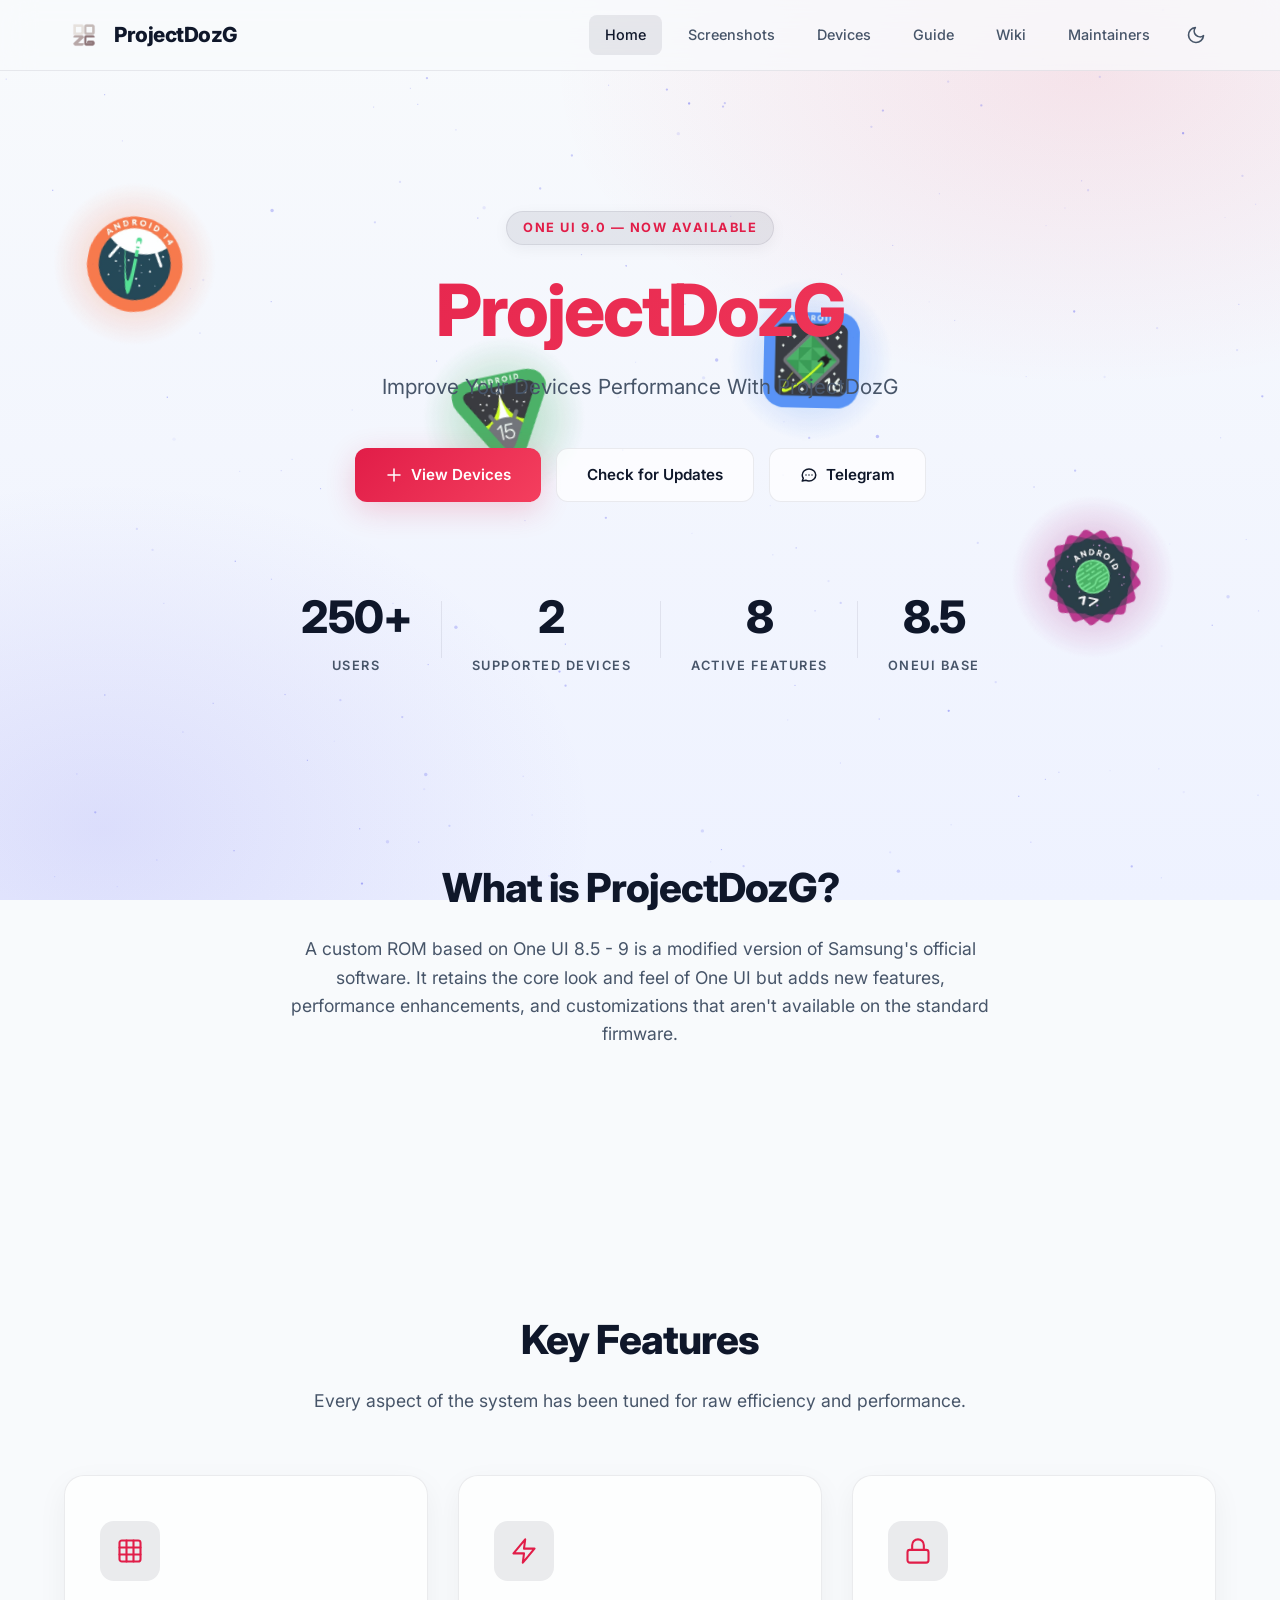
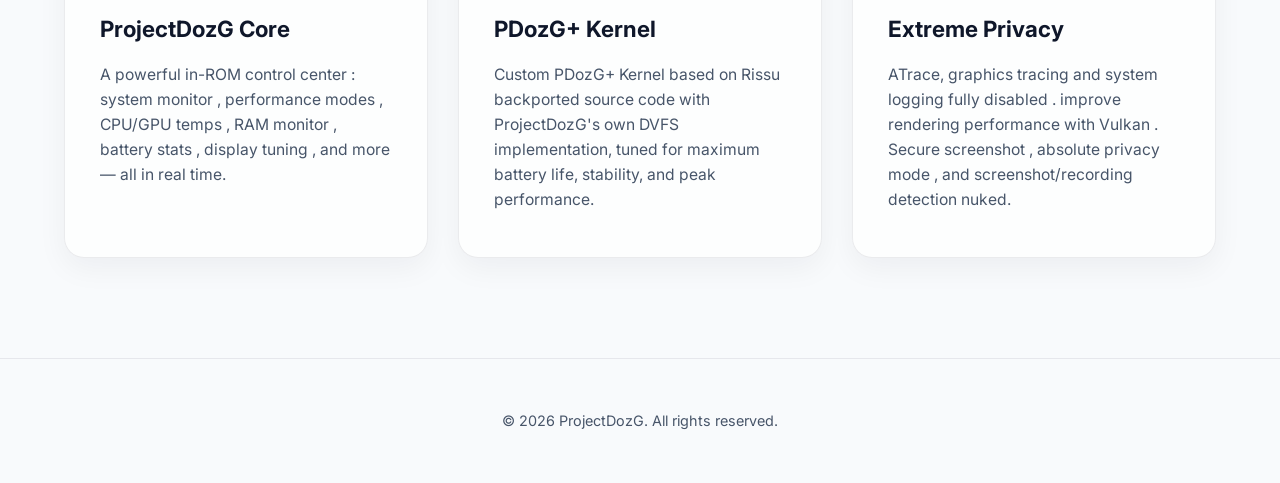
==== commit 65eb6b91: "treewide: enhance security and update UI" ====
--- a/index.html
+++ b/index.html
@@ -3,127 +3,114 @@
 <head>
     <meta charset="UTF-8">
     <meta name="viewport" content="width=device-width, initial-scale=1.0">
+    <meta name="description" content="ProjectDozG: a custom One UI ROM with a tuned kernel, performance modes and extra privacy for Samsung Galaxy devices.">
     <title>ProjectDozG — Enhanced OneUI 8.5</title>
+    <link rel="icon" href="assets/logo.png">
     <link rel="preconnect" href="https://fonts.googleapis.com">
     <link rel="preconnect" href="https://fonts.gstatic.com" crossorigin>
-    <link href="https://fonts.googleapis.com/css2?family=Inter:wght@300;400;500;600;700;800&family=JetBrains+Mono:wght@400;500&display=swap" rel="stylesheet">
+    <link href="https://fonts.googleapis.com/css2?family=Inter:wght@400;500;600;700;800&family=JetBrains+Mono:wght@400&display=swap" rel="stylesheet">
     <link rel="stylesheet" href="style.css">
+    <script>try{document.documentElement.dataset.theme=localStorage.getItem('theme')||(matchMedia('(prefers-color-scheme: dark)').matches?'dark':'light')}catch(e){}</script>
+    <noscript><style>.reveal { opacity: 1; }</style></noscript>
 </head>
 <body>
 
-    <div class="blob-container">
-        <div class="blob blob-1"></div>
-        <div class="blob blob-2"></div>
+    <div class="space" aria-hidden="true">
+        <canvas id="space"></canvas>
     </div>
 
     <header>
         <a href="index.html" class="logo">
-    <img src="assets/logo.png" alt="ProjectDozG logo" class="logo-img">
-    <span>ProjectDozG</span>
-</a>
-        <div style="display: flex; align-items: center;">
-            <nav>
-                <a href="index.html">Home</a>
+            <img src="assets/logo.png" alt="" class="logo-img" width="40" height="40">
+            <span>ProjectDozG</span>
+        </a>
+        <div class="header-end">
+            <nav aria-label="Main">
+                <a href="index.html" class="active" aria-current="page">Home</a>
                 <a href="screenshots.html">Screenshots</a>
                 <a href="devices.html">Devices</a>
                 <a href="guide.html">Guide</a>
                 <a href="wiki.html">Wiki</a>
                 <a href="maintainers.html">Maintainers</a>
             </nav>
-            <button class="theme-toggle-btn" id="themeToggle" aria-label="Toggle Theme">
-                <!-- Theme toggle icons dynamically injected -->
-                <svg id="themeIcon"></svg>
+            <button type="button" class="theme-toggle-btn" id="themeToggle" aria-label="Toggle theme">
+                <svg id="themeIcon" viewBox="0 0 24 24" aria-hidden="true"></svg>
             </button>
         </div>
     </header>
 
-    
+    <main>
+        <div class="hero">
+            <span class="badge">ONE UI 9.0 — NOW AVAILABLE</span>
+            <h1>ProjectDozG</h1>
+            <p>Improve Your Devices Performance With ProjectDozG</p>
 
-    <main>
-    <div class="hero">
-        <span class="badge">ONE UI 9.0 — NOW AVAILABLE</span>
-        <h1>ProjectDozG</h1>
-        <p>Improve Your Devices Performance With ProjectDozG</p>
-        
-        <div class="btn-group">
-            <a href="devices.html" class="btn btn-primary">
-                <svg width="18" height="18" fill="none" stroke="currentColor" stroke-width="2" viewBox="0 0 24 24"><path stroke-linecap="round" stroke-linejoin="round" d="M12 4v16m8-8H4"/></svg>
-                View Devices
-            </a>
-            <a href="devices.html#Up" class="btn btn-secondary">Check for Updates</a>
-            <a href="https://t.me/DaidozBuild" target="_blank" rel="noopener noreferrer" class="btn btn-secondary">
-                <svg width="18" height="18" fill="none" stroke="currentColor" stroke-width="2" viewBox="0 0 24 24"><path stroke-linecap="round" stroke-linejoin="round" d="M8 12h.01M12 12h.01M16 12h.01M21 12c0 4.418-4.03 8-9 8a9.863 9.863 0 01-4.255-.949L3 20l1.395-3.72C3.512 15.042 3 13.574 3 12c0-4.418 4.03-8 9-8s9 3.582 9 8z"/></svg>
-                Telegram
-            </a>
+            <div class="btn-group">
+                <a href="devices.html" class="btn btn-primary"><svg width="18" height="18" fill="none" stroke="currentColor" stroke-width="2" viewBox="0 0 24 24" aria-hidden="true"><path stroke-linecap="round" stroke-linejoin="round" d="M12 4v16m8-8H4"/></svg> View Devices</a>
+                <a href="devices.html#Up" class="btn btn-secondary">Check for Updates</a>
+                <a href="https://t.me/DaidozBuild" target="_blank" rel="noopener noreferrer" class="btn btn-secondary"><svg width="18" height="18" fill="none" stroke="currentColor" stroke-width="2" viewBox="0 0 24 24" aria-hidden="true"><path stroke-linecap="round" stroke-linejoin="round" d="M8 12h.01M12 12h.01M16 12h.01M21 12c0 4.418-4.03 8-9 8a9.863 9.863 0 01-4.255-.949L3 20l1.395-3.72C3.512 15.042 3 13.574 3 12c0-4.418 4.03-8 9-8s9 3.582 9 8z"/></svg> Telegram</a>
+            </div>
+
+            <div class="stats">
+                <div class="stat-item">
+                    <h3>250+</h3>
+                    <p>Users</p>
+                </div>
+                <div class="stat-item">
+                    <h3>2</h3>
+                    <p>Supported Devices</p>
+                </div>
+                <div class="stat-item">
+                    <h3>8</h3>
+                    <p>Active Features</p>
+                </div>
+                <div class="stat-item">
+                    <h3>8.5</h3>
+                    <p>OneUI Base</p>
+                </div>
+            </div>
         </div>
 
-        <div class="stats">
-            <div class="stat-item">
-                <h3>250+</h3>
-                <p>Users</p>
+        <section id="about" class="reveal">
+            <h2 class="section-title">What is ProjectDozG?</h2>
+            <p class="section-desc">A custom ROM based on One UI 8.5 - 9 is a modified version of Samsung's official software. It retains the core look and feel of One UI but adds new features, performance enhancements, and customizations that aren't available on the standard firmware.</p>
+        </section>
+
+        <section id="features">
+            <h2 class="section-title reveal">Key Features</h2>
+            <p class="section-desc reveal">Every aspect of the system has been tuned for raw efficiency and performance.</p>
+
+            <div class="features-grid">
+                <div class="feature-card reveal" style="--delay: 0.1s;">
+                    <div class="feature-icon-wrapper">
+                        <svg viewBox="0 0 24 24" aria-hidden="true"><rect x="3" y="3" width="18" height="18" rx="2" ry="2"/><path d="M9 3v18M15 3v18M3 9h18M3 15h18"/></svg>
+                    </div>
+                    <h3>ProjectDozG Core</h3>
+                    <p>A powerful in-ROM control center : system monitor , performance modes , CPU/GPU temps , RAM monitor , battery stats , display tuning , and more — all in real time.</p>
+                </div>
+                <div class="feature-card reveal" style="--delay: 0.2s;">
+                    <div class="feature-icon-wrapper">
+                        <svg viewBox="0 0 24 24" aria-hidden="true"><polygon points="13 2 3 14 12 14 11 22 21 10 12 10 13 2"/></svg>
+                    </div>
+                    <h3>PDozG+ Kernel</h3>
+                    <p>Custom PDozG+ Kernel based on Rissu backported source code with ProjectDozG's own DVFS implementation, tuned for maximum battery life, stability, and peak performance.</p>
+                </div>
+                <div class="feature-card reveal" style="--delay: 0.3s;">
+                    <div class="feature-icon-wrapper">
+                        <svg viewBox="0 0 24 24" aria-hidden="true"><rect x="3" y="11" width="18" height="11" rx="2" ry="2"/><path d="M7 11V7a5 5 0 0 1 10 0v4"/></svg>
+                    </div>
+                    <h3>Extreme Privacy</h3>
+                    <p>ATrace, graphics tracing and system logging fully disabled . improve rendering performance with Vulkan . Secure screenshot , absolute privacy mode , and screenshot/recording detection nuked.</p>
+                </div>
             </div>
-            <div class="stat-item">
-                <h3>2</h3>
-                <p>Supported Devices</p>
-            </div>
-            <div class="stat-item">
-                <h3>8</h3>
-                <p>Active Features</p>
-            </div>
-            <div class="stat-item">
-                <h3>8.5</h3>
-                <p>OneUI Base</p>
-            </div>
-        </div>
-    </div>
-
-    
-
-    <section id="about" class="reveal">
-        <h2 class="section-title">What is ProjectDozG?</h2>
-        <p class="section-desc">A custom ROM based on One UI 8.5 is a modified version of Samsung's official software. It retains the core look and feel of One UI but adds new features, performance enhancements, and customizations that aren't available on the standard firmware.</p>
-    </section>
-
-    
-
-    <section id="features">
-        <h2 class="section-title reveal">Key Features</h2>
-        <p class="section-desc reveal">Every aspect of the system has been tuned for raw efficiency and performance.</p>
-        
-        <div class="features-grid">
-            <div class="feature-card reveal" style="transition-delay: 0.1s;">
-                <div class="feature-icon-wrapper">
-                    <svg viewBox="0 0 24 24"><rect x="3" y="3" width="18" height="18" rx="2" ry="2"></rect><line x1="9" y1="3" x2="9" y2="21"></line><line x1="15" y1="3" x2="15" y2="21"></line><line x1="3" y1="9" x2="21" y2="9"></line><line x1="3" y1="15" x2="21" y2="15"></line></svg>
-                </div>
-                <h3>ProjectDozG Core</h3>
-                <p>A powerful in-ROM control center : system monitor , performance modes , CPU/GPU temps , RAM monitor , battery stats , display tuning , and more — all in real time.</p>
-            </div>
-            <div class="feature-card reveal" style="transition-delay: 0.2s;">
-                <div class="feature-icon-wrapper">
-                    <svg viewBox="0 0 24 24"><polygon points="13 2 3 14 12 14 11 22 21 10 12 10 13 2"></polygon></svg>
-                </div>
-                <h3>PDozG+ Kernel</h3>
-                <p>Custom PDozG+ Kernel based on Rissu backported source code with ProjectDozG's own DVFS implementation, tuned for maximum battery life, stability, and peak performance.</p>
-            </div>
-            <div class="feature-card reveal" style="transition-delay: 0.3s;">
-                <div class="feature-icon-wrapper">
-                    <svg viewBox="0 0 24 24"><rect x="3" y="11" width="18" height="11" rx="2" ry="2"></rect><path d="M7 11V7a5 5 0 0 1 10 0v4"></path></svg>
-                </div>
-                <h3>Extreme Privacy</h3>
-                <p>ATrace, graphics tracing and system logging fully disabled . improve rendering performance with Vulkan . Secure screenshot , absolute privacy mode , and screenshot/recording detection nuked.</p>
-            </div>
-        </div>
-    </section>
-
-    
+        </section>
     </main>
 
     <footer>
         <p>© 2026 ProjectDozG. All rights reserved.</p>
     </footer>
 
-    
-
-    <script src="script.js"></script>
+    <script src="script.js" defer></script>
+    <script src="space.js" defer></script>
 </body>
 </html>
--- a/style.css
+++ b/style.css
@@ -1,1001 +1,1104 @@
+/* ==========================================================================
+   ProjectDozG — shared stylesheet
+   1. Tokens   2. Base   3. Space background   4. Layout   5. Header
+   6. Buttons  7. Hero   8. Cards        9. Screenshots  10. Guide
+   11. Wiki    12. Footer  13. Motion    14. Responsive
+   ========================================================================== */
+
+/* 1. Tokens ---------------------------------------------------------------- */
 :root {
-            /* Transition Config */
-            --transition-smooth: all 0.4s cubic-bezier(0.16, 1, 0.3, 1);
-            
-            /* Dark Theme Colors (Default) */
-            --bg-color: #08090d;
-            --card-bg: rgba(21, 23, 30, 0.6);
-            --card-hover-border: rgba(255, 65, 108, 0.3);
-            --text-main: #f8fafc;
-            --text-muted: #94a3b8;
-            --accent: #ff416c;
-            --accent-glow: rgba(255, 65, 108, 0.4);
-            --accent-gradient: linear-gradient(135deg, #ff416c 0%, #ff4b2b 100%);
-            --glass-border: rgba(255, 255, 255, 0.05);
-            --glass-shadow: rgba(0, 0, 0, 0.4);
-            --nav-bg: rgba(8, 9, 13, 0.75);
-            --warning-bg: rgba(249, 115, 22, 0.06);
-            --warning-border: rgba(249, 115, 22, 0.2);
-            --step-num-bg: rgba(255, 255, 255, 0.05);
-            --step-num-active: #ff416c;
-        }
-
-        [data-theme="light"] {
-            /* Light Theme Colors */
-            --bg-color: #f8fafc;
-            --card-bg: rgba(255, 255, 255, 0.7);
-            --card-hover-border: rgba(225, 29, 72, 0.3);
-            --text-main: #0f172a;
-            --text-muted: #475569;
-            --accent: #e11d48;
-            --accent-glow: rgba(225, 29, 72, 0.2);
-            --accent-gradient: linear-gradient(135deg, #e11d48 0%, #f43f5e 100%);
-            --glass-border: rgba(15, 23, 42, 0.08);
-            --glass-shadow: rgba(15, 23, 42, 0.05);
-            --nav-bg: rgba(248, 250, 252, 0.75);
-            --warning-bg: rgba(234, 88, 12, 0.05);
-            --warning-border: rgba(234, 88, 12, 0.2);
-            --step-num-bg: rgba(15, 23, 42, 0.05);
-            --step-num-active: #e11d48;
-        }
-
-        * {
-            box-sizing: border-box;
-            margin: 0;
-            padding: 0;
-            font-family: 'Inter', -apple-system, BlinkMacSystemFont, "Segoe UI", Roboto, sans-serif;
-            transition: background-color 0.3s ease, border-color 0.3s ease;
-        }
-
-        html {
-            scroll-behavior: smooth;
-        }
-
-        body {
-            background-color: var(--bg-color);
-            color: var(--text-main);
-            line-height: 1.6;
-            overflow-x: hidden;
-            position: relative;
-        }
-
-        /* Ambient Background Blobs */
-        .blob-container {
-            position: fixed;
-            top: 0;
-            left: 0;
-            width: 100vw;
-            height: 100vh;
-            z-index: -2;
-            overflow: hidden;
-            pointer-events: none;
-        }
-
-        .blob {
-            position: absolute;
-            border-radius: 50%;
-            filter: blur(120px);
-            opacity: 0.12;
-            animation: floatBlob 25s infinite ease-in-out alternate;
-        }
-
-        .blob-1 {
-            width: 500px;
-            height: 500px;
-            background: var(--accent);
-            top: -10%;
-            right: -10%;
-        }
-
-        .blob-2 {
-            width: 400px;
-            height: 400px;
-            background: #4f46e5;
-            bottom: -5%;
-            left: -10%;
-            animation-delay: -5s;
-        }
-
-        .logo-img {
-            width: 40px;
-            height: 40px;
-            object-fit: contain;
-            display: block;
-        }
-
-        @keyframes floatBlob {
-            0% { transform: translate(0, 0) scale(1); }
-            50% { transform: translate(-80px, 40px) scale(1.1); }
-            100% { transform: translate(40px, -60px) scale(0.95); }
-        }
-
-        /* Custom Scrollbar */
-        ::-webkit-scrollbar {
-            width: 10px;
-        }
-        ::-webkit-scrollbar-track {
-            background: var(--bg-color);
-        }
-        ::-webkit-scrollbar-thumb {
-            background: var(--glass-border);
-            border-radius: 5px;
-            border: 2px solid var(--bg-color);
-        }
-        ::-webkit-scrollbar-thumb:hover {
-            background: var(--text-muted);
-        }
-
-        /* Scroll Reveal Effect Class */
-        .reveal {
-            opacity: 0;
-            transform: translateY(30px);
-            transition: opacity 0.8s cubic-bezier(0.16, 1, 0.3, 1), transform 0.8s cubic-bezier(0.16, 1, 0.3, 1);
-        }
-
-        .reveal.active {
-            opacity: 1;
-            transform: translateY(0);
-        }
-
-        /* Floating Navbar */
-        header {
-            display: flex;
-            justify-content: space-between;
-            align-items: center;
-            padding: 15px 5%;
-            background: var(--nav-bg);
-            position: sticky;
-            top: 0;
-            backdrop-filter: blur(16px);
-            -webkit-backdrop-filter: blur(16px);
-            z-index: 100;
-            border-bottom: 1px solid var(--glass-border);
-            transition: var(--transition-smooth);
-        }
-
-        .logo {
-            font-size: 1.3rem;
-            font-weight: 800;
-            color: var(--text-main);
-            text-decoration: none;
-            display: flex;
-            align-items: center;
-            gap: 10px;
-            letter-spacing: -0.5px;
-        }
-
-        .logo-dot {
-            width: 8px;
-            height: 8px;
-            background: var(--accent-gradient);
-            border-radius: 50%;
-            display: inline-block;
-            box-shadow: 0 0 10px var(--accent-glow);
-        }
-
-        nav {
-            display: flex;
-            align-items: center;
-            gap: 10px;
-        }
-
-        nav a {
-            color: var(--text-muted);
-            text-decoration: none;
-            padding: 8px 16px;
-            font-size: 0.9rem;
-            font-weight: 500;
-            border-radius: 8px;
-            transition: var(--transition-smooth);
-        }
-
-        nav a:hover {
-            color: var(--text-main);
-            background: var(--glass-border);
-        }
-
-        /* Dark/Light Toggle */
-        .theme-toggle-btn {
-            background: none;
-            border: none;
-            color: var(--text-muted);
-            cursor: pointer;
-            width: 40px;
-            height: 40px;
-            border-radius: 10px;
-            display: flex;
-            align-items: center;
-            justify-content: center;
-            transition: var(--transition-smooth);
-            margin-left: 10px;
-        }
-
-        .theme-toggle-btn:hover {
-            color: var(--text-main);
-            background: var(--glass-border);
-            transform: scale(1.05);
-        }
-
-        .theme-toggle-btn svg {
-            width: 20px;
-            height: 20px;
-            fill: none;
-            stroke: currentColor;
-            stroke-width: 2;
-            stroke-linecap: round;
-            stroke-linejoin: round;
-        }
-
-        /* Hero Section */
-        .hero {
-            text-align: center;
-            padding: 140px 20px 80px;
-            position: relative;
-        }
-
-        .badge {
-            display: inline-flex;
-            align-items: center;
-            background: var(--glass-border);
-            border: 1px solid var(--glass-border);
-            color: var(--accent);
-            padding: 6px 16px;
-            border-radius: 100px;
-            font-size: 0.8rem;
-            font-weight: 700;
-            margin-bottom: 25px;
-            text-transform: uppercase;
-            letter-spacing: 1.5px;
-            box-shadow: 0 4px 15px var(--glass-shadow);
-            animation: fadeInDown 1s cubic-bezier(0.16, 1, 0.3, 1);
-        }
-
-        .hero h1 {
-            font-size: 4.5rem;
-            font-weight: 800;
-            margin-bottom: 20px;
-            line-height: 1.1;
-            letter-spacing: -2px;
-            background: var(--accent-gradient);
-            -webkit-background-clip: text;
-            -webkit-text-fill-color: transparent;
-            animation: fadeInUp 1s cubic-bezier(0.16, 1, 0.3, 1) 0.1s both;
-        }
-
-        .hero p {
-            font-size: 1.3rem;
-            color: var(--text-muted);
-            max-width: 600px;
-            margin: 0 auto 45px;
-            animation: fadeInUp 1s cubic-bezier(0.16, 1, 0.3, 1) 0.2s both;
-        }
-
-        .btn-group {
-            display: flex;
-            justify-content: center;
-            gap: 15px;
-            flex-wrap: wrap;
-            animation: fadeInUp 1s cubic-bezier(0.16, 1, 0.3, 1) 0.3s both;
-        }
-
-        .btn {
-            display: inline-flex;
-            align-items: center;
-            gap: 8px;
-            padding: 14px 30px;
-            border-radius: 12px;
-            text-decoration: none;
-            font-weight: 600;
-            font-size: 0.95rem;
-            transition: var(--transition-smooth);
-        }
-
-        .btn-primary {
-            background: var(--accent-gradient);
-            color: #ffffff;
-            box-shadow: 0 8px 30px var(--accent-glow);
-        }
-
-        .btn-primary:hover {
-            transform: translateY(-3px) scale(1.02);
-            box-shadow: 0 12px 35px var(--accent-glow);
-        }
-
-        .btn-secondary {
-            background: var(--card-bg);
-            color: var(--text-main);
-            border: 1px solid var(--glass-border);
-            backdrop-filter: blur(8px);
-        }
-
-        .btn-secondary:hover {
-            transform: translateY(-3px) scale(1.02);
-            background: var(--glass-border);
-            border-color: var(--text-muted);
-        }
-
-        /* Stats Grid */
-        .stats {
-            display: flex;
-            justify-content: center;
-            gap: 60px;
-            margin-top: 80px;
-            flex-wrap: wrap;
-            animation: fadeInUp 1s cubic-bezier(0.16, 1, 0.3, 1) 0.4s both;
-        }
-
-        .stat-item {
-            text-align: center;
-            position: relative;
-        }
-
-        .stat-item::after {
-            content: '';
-            position: absolute;
-            right: -30px;
-            top: 20%;
-            height: 60%;
-            width: 1px;
-            background: var(--glass-border);
-        }
-
-        .stat-item:last-child::after {
-            display: none;
-        }
-
-        .stat-item h3 {
-            font-size: 2.8rem;
-            font-weight: 800;
-            margin-bottom: 2px;
-            color: var(--text-main);
-            letter-spacing: -1px;
-        }
-
-        .stat-item p {
-            font-size: 0.8rem;
-            color: var(--text-muted);
-            text-transform: uppercase;
-            letter-spacing: 1.5px;
-            font-weight: 600;
-        }
-
-        /* Sections General Layout */
-        section {
-            max-width: 1200px;
-            margin: 0 auto;
-            padding: 100px 24px;
-        }
-
-        .section-title {
-            text-align: center;
-            font-size: 2.5rem;
-            font-weight: 800;
-            margin-bottom: 15px;
-            letter-spacing: -1px;
-        }
-
-        .section-desc {
-            text-align: center;
-            color: var(--text-muted);
-            max-width: 700px;
-            margin: 0 auto 60px;
-            font-size: 1.1rem;
-        }
-
-        /* Features Grid */
-        .features-grid {
-            display: grid;
-            grid-template-columns: repeat(auto-fit, minmax(320px, 1fr));
-            gap: 30px;
-        }
-
-        .feature-card {
-            background: var(--card-bg);
-            padding: 45px 35px;
-            border-radius: 20px;
-            border: 1px solid var(--glass-border);
-            box-shadow: 0 10px 30px var(--glass-shadow);
-            backdrop-filter: blur(12px);
-            -webkit-backdrop-filter: blur(12px);
-            transition: var(--transition-smooth);
-            position: relative;
-            overflow: hidden;
-        }
-
-        .feature-card::before {
-            content: '';
-            position: absolute;
-            top: 0;
-            left: 0;
-            width: 100%;
-            height: 3px;
-            background: var(--accent-gradient);
-            opacity: 0;
-            transition: var(--transition-smooth);
-        }
-
-        .feature-card:hover {
-            transform: translateY(-8px);
-            border-color: var(--card-hover-border);
-            box-shadow: 0 15px 40px var(--glass-shadow);
-        }
-
-        .feature-card:hover::before {
-            opacity: 1;
-        }
-
-        .feature-icon-wrapper {
-            width: 60px;
-            height: 60px;
-            border-radius: 14px;
-            background: var(--glass-border);
-            display: flex;
-            align-items: center;
-            justify-content: center;
-            margin-bottom: 30px;
-            color: var(--accent);
-            transition: var(--transition-smooth);
-        }
-
-        .feature-card:hover .feature-icon-wrapper {
-            background: var(--accent);
-            color: #ffffff;
-            box-shadow: 0 8px 20px var(--accent-glow);
-            transform: scale(1.05) rotate(5deg);
-        }
-
-        .feature-icon-wrapper svg {
-            width: 28px;
-            height: 28px;
-            fill: none;
-            stroke: currentColor;
-            stroke-width: 1.8;
-            stroke-linecap: round;
-            stroke-linejoin: round;
-        }
-
-        .feature-card h3 {
-            font-size: 1.4rem;
-            margin-bottom: 15px;
-            font-weight: 700;
-        }
-
-        .feature-card p {
-            color: var(--text-muted);
-            font-size: 0.98rem;
-            line-height: 1.6;
-        }
-
-        /* Devices List */
-        .devices-grid {
-            display: grid;
-            grid-template-columns: repeat(auto-fit, minmax(280px, 1fr));
-            gap: 25px;
-            max-width: 900px;
-            margin: 0 auto;
-        }
-
-        .device-card {
-            background: var(--card-bg);
-            padding: 40px 30px;
-            border-radius: 20px;
-            text-align: center;
-            border: 1px solid var(--glass-border);
-            backdrop-filter: blur(12px);
-            -webkit-backdrop-filter: blur(12px);
-            box-shadow: 0 10px 30px var(--glass-shadow);
-            transition: var(--transition-smooth);
-        }
-        
-        .device-card:hover {
-            transform: translateY(-5px);
-            border-color: var(--accent);
-            box-shadow: 0 15px 35px var(--accent-glow);
-        }
-
-        .device-card h3 {
-            font-size: 1.6rem;
-            font-weight: 700;
-            margin-bottom: 8px;
-        }
-
-        .device-codename {
-            font-family: 'JetBrains Mono', monospace;
-            color: var(--text-muted);
-            font-size: 0.85rem;
-            margin-bottom: 25px;
-            background: var(--glass-border);
-            padding: 4px 12px;
-            border-radius: 6px;
-            display: inline-block;
-        }
-
-        .download-link {
-            display: flex;
-            align-items: center;
-            justify-content: center;
-            gap: 8px;
-            width: 100%;
-            padding: 12px;
-            background: var(--glass-border);
-            color: var(--text-main);
-            text-decoration: none;
-            border-radius: 10px;
-            font-weight: 600;
-            border: 1px solid var(--glass-border);
-            transition: var(--transition-smooth);
-        }
-
-        .device-card:hover .download-link,
-        .download-link:hover {
-            background: var(--accent-gradient);
-            color: #ffffff;
-            border-color: transparent;
-            box-shadow: 0 8px 25px var(--accent-glow);
-        }
-
-        /* Update Section Banner */
-        .update-banner {
-            background: linear-gradient(180deg, var(--warning-bg) 0%, transparent 100%);
-            border-top: 1px solid var(--glass-border);
-            border-bottom: 1px solid var(--glass-border);
-        }
-
-        /* Documentation & Flow Containers */
-        .doc-container {
-            max-width: 900px;
-            margin: 0 auto;
-        }
-
-        /* Disclaimer Custom Accent Panel */
-        .disclaimer-card {
-            background: var(--warning-bg);
-            border: 1px solid var(--warning-border);
-            border-radius: 20px;
-            padding: 30px;
-            margin-bottom: 50px;
-            backdrop-filter: blur(8px);
-        }
-
-        .disclaimer-list {
-            list-style: none;
-            display: flex;
-            flex-direction: column;
-            gap: 16px;
-        }
-
-        .disclaimer-item {
-            color: var(--text-muted);
-            font-size: 0.95rem;
-            display: flex;
-            align-items: flex-start;
-            gap: 14px;
-        }
-
-        .disclaimer-icon {
-            color: #f97316;
-            background: rgba(249, 115, 22, 0.15);
-            width: 24px;
-            height: 24px;
-            border-radius: 50%;
-            display: flex;
-            align-items: center;
-            justify-content: center;
-            font-size: 0.75rem;
-            font-weight: bold;
-            flex-shrink: 0;
-            margin-top: 2px;
-        }
-
-        .disclaimer-item strong {
-            color: var(--text-main);
-        }
-
-        /* Styled Action Timeline */
-        .timeline {
-            position: relative;
-            padding-left: 20px;
-            margin-bottom: 50px;
-        }
-
-        .timeline::before {
-            content: '';
-            position: absolute;
-            left: 33px;
-            top: 20px;
-            bottom: 20px;
-            width: 2px;
-            background: var(--glass-border);
-            z-index: 1;
-        }
-
-        .timeline-step {
-            position: relative;
-            padding: 20px 20px 20px 60px;
-            background: var(--card-bg);
-            border: 1px solid var(--glass-border);
-            border-radius: 16px;
-            margin-bottom: 20px;
-            z-index: 2;
-            backdrop-filter: blur(12px);
-            transition: var(--transition-smooth);
-        }
-
-        .timeline-step:hover {
-            transform: translateX(8px);
-            border-color: var(--card-hover-border);
-            background: var(--glass-border);
-        }
-
-        .step-number {
-            position: absolute;
-            left: 15px;
-            top: 50%;
-            transform: translateY(-50%);
-            width: 36px;
-            height: 36px;
-            background: var(--step-num-bg);
-            border: 1px solid var(--glass-border);
-            color: var(--text-main);
-            border-radius: 10px;
-            font-size: 0.9rem;
-            font-weight: 700;
-            display: flex;
-            align-items: center;
-            justify-content: center;
-            transition: var(--transition-smooth);
-            z-index: 3;
-        }
-
-        .timeline-step:hover .step-number {
-            background: var(--accent-gradient);
-            color: #ffffff;
-            border-color: transparent;
-            box-shadow: 0 4px 15px var(--accent-glow);
-        }
-
-        .timeline-step a {
-            color: var(--accent);
-            text-decoration: none;
-            font-weight: 600;
-            border-bottom: 1px dashed var(--accent);
-            transition: var(--transition-smooth);
-        }
-
-        .timeline-step a:hover {
-            color: var(--text-main);
-            border-bottom-color: var(--text-main);
-        }
-
-        /* Screenshots Gallery */
-        .shots-grid {
-            display: grid;
-            grid-template-columns: repeat(4, 1fr);
-            gap: 20px;
-        }
-
-        .shot-slot {
-            position: relative;
-            aspect-ratio: 9 / 19.5;
-            border-radius: 22px;
-            border: 1px solid var(--glass-border);
-            background: var(--card-bg);
-            backdrop-filter: blur(12px);
-            -webkit-backdrop-filter: blur(12px);
-            box-shadow: 0 10px 30px var(--glass-shadow);
-            overflow: hidden;
-            cursor: pointer;
-            display: flex;
-            align-items: center;
-            justify-content: center;
-            transition: var(--transition-smooth);
-        }
-
-        .shot-slot:hover {
-            transform: translateY(-8px);
-            border-color: var(--card-hover-border);
-            box-shadow: 0 15px 40px var(--accent-glow);
-        }
-
-        .shot-slot img {
-            width: 100%;
-            height: 100%;
-            object-fit: cover;
-            display: block;
-        }
-
-        .shot-placeholder {
-            display: flex;
-            flex-direction: column;
-            align-items: center;
-            gap: 10px;
-            color: var(--text-muted);
-            font-size: 0.85rem;
-            font-weight: 600;
-            text-align: center;
-            padding: 20px;
-        }
-
-        .shot-placeholder svg {
-            width: 36px;
-            height: 36px;
-            fill: none;
-            stroke: currentColor;
-            stroke-width: 1.5;
-            stroke-linecap: round;
-            stroke-linejoin: round;
-            opacity: 0.7;
-        }
-
-        .lightbox {
-            position: fixed;
-            inset: 0;
-            background: rgba(0, 0, 0, 0.85);
-            display: none;
-            align-items: center;
-            justify-content: center;
-            z-index: 200;
-            padding: 30px;
-            cursor: zoom-out;
-        }
-
-        .lightbox.open { display: flex; }
-
-        .lightbox img {
-            max-width: 100%;
-            max-height: 100%;
-            border-radius: 16px;
-            box-shadow: 0 20px 60px rgba(0, 0, 0, 0.6);
-        }
-
-        /* Base / Wiki / Maintainers */
-        .info-grid {
-            display: grid;
-            grid-template-columns: repeat(auto-fit, minmax(220px, 1fr));
-            gap: 20px;
-            max-width: 900px;
-            margin: 0 auto;
-        }
-
-        .info-card {
-            background: var(--card-bg);
-            border: 1px solid var(--glass-border);
-            border-radius: 16px;
-            padding: 28px 24px;
-            text-align: center;
-            backdrop-filter: blur(12px);
-            -webkit-backdrop-filter: blur(12px);
-            box-shadow: 0 10px 30px var(--glass-shadow);
-            transition: var(--transition-smooth);
-        }
-
-        .info-card:hover {
-            transform: translateY(-5px);
-            border-color: var(--card-hover-border);
-        }
-
-        .info-label {
-            font-size: 0.75rem;
-            text-transform: uppercase;
-            letter-spacing: 1.5px;
-            color: var(--text-muted);
-            font-weight: 600;
-            margin-bottom: 8px;
-        }
-
-        .info-value {
-            font-size: 1.25rem;
-            font-weight: 700;
-        }
-
-        .wiki-card {
-            max-width: 900px;
-            margin: 40px auto 0;
-            display: flex;
-            align-items: center;
-            justify-content: space-between;
-            gap: 20px;
-            flex-wrap: wrap;
-            background: var(--card-bg);
-            border: 1px solid var(--glass-border);
-            border-radius: 20px;
-            padding: 30px 35px;
-            backdrop-filter: blur(12px);
-            -webkit-backdrop-filter: blur(12px);
-        }
-
-        .wiki-card h3 { font-size: 1.4rem; margin-bottom: 6px; }
-        .wiki-card p { color: var(--text-muted); font-size: 0.95rem; }
-
-        .maintainer-card .avatar {
-            width: 64px;
-            height: 64px;
-            border-radius: 50%;
-            background: var(--accent-gradient);
-            color: #fff;
-            font-size: 1.6rem;
-            font-weight: 800;
-            display: flex;
-            align-items: center;
-            justify-content: center;
-            margin: 0 auto 16px;
-            box-shadow: 0 8px 20px var(--accent-glow);
-        }
-
-        .maintainer-card .role {
-            color: var(--text-muted);
-            font-size: 0.85rem;
-            margin-top: 4px;
-        }
-
-        .maintainer-card a.m-link {
-            display: inline-block;
-            margin-top: 14px;
-            color: var(--accent);
-            text-decoration: none;
-            font-weight: 600;
-            font-size: 0.9rem;
-            border-bottom: 1px dashed var(--accent);
-        }
-
-        @media (max-width: 992px) {
-            .shots-grid { grid-template-columns: repeat(2, 1fr); }
-        }
-
-        /* Footer */
-        footer {
-            text-align: center;
-            padding: 50px 20px;
-            border-top: 1px solid var(--glass-border);
-            color: var(--text-muted);
-            font-size: 0.9rem;
-            background: var(--nav-bg);
-        }
-
-        /* Standard Keyframes */
-        @keyframes fadeInUp {
-            from {
-                opacity: 0;
-                transform: translateY(20px);
-            }
-            to {
-                opacity: 1;
-                transform: translateY(0);
-            }
-        }
-
-        @keyframes fadeInDown {
-            from {
-                opacity: 0;
-                transform: translateY(-20px);
-            }
-            to {
-                opacity: 1;
-                transform: translateY(0);
-            }
-        }
-
-        /* Responsiveness adjustments */
-        @media (max-width: 992px) {
-            .hero h1 { font-size: 3.5rem; }
-            .stats { gap: 30px; }
-            .stat-item::after { display: none; }
-        }
-
-        @media (max-width: 768px) {
-            .hero h1 { font-size: 2.8rem; }
-            .hero p { font-size: 1.1rem; }
-            nav { display: none; }
-            .stats { display: grid; grid-template-columns: 1fr 1fr; gap: 20px; }
-            .timeline::before { left: 23px; }
-            .timeline-step { padding: 15px 15px 15px 50px; }
-            .step-number { left: 5px; width: 30px; height: 30px; font-size: 0.8rem; }
-        }
-    
-/* Version tabs (screenshots) */
-.version-tabs {
-    display: flex;
+    --ease: cubic-bezier(0.16, 1, 0.3, 1);
+    --transition-smooth: all 0.4s var(--ease);
+
+    --bg-color: #08090d;
+    --card-bg: rgba(21, 23, 30, 0.6);
+    --card-hover-border: rgba(255, 65, 108, 0.3);
+    --text-main: #f8fafc;
+    --text-muted: #94a3b8;
+    --accent: #ff416c;
+    --accent-glow: rgba(255, 65, 108, 0.4);
+    --accent-gradient: linear-gradient(135deg, #ff416c 0%, #ff4b2b 100%);
+    --glass-border: rgba(255, 255, 255, 0.05);
+    --glass-shadow: rgba(0, 0, 0, 0.4);
+    --nav-bg: rgba(8, 9, 13, 0.75);
+    --warning-bg: rgba(249, 115, 22, 0.06);
+    --warning-border: rgba(249, 115, 22, 0.2);
+    --step-num-bg: rgba(255, 255, 255, 0.05);
+}
+
+[data-theme="light"] {
+    --bg-color: #f8fafc;
+    --card-bg: rgba(255, 255, 255, 0.7);
+    --card-hover-border: rgba(225, 29, 72, 0.3);
+    --text-main: #0f172a;
+    --text-muted: #475569;
+    --accent: #e11d48;
+    --accent-glow: rgba(225, 29, 72, 0.2);
+    --accent-gradient: linear-gradient(135deg, #e11d48 0%, #f43f5e 100%);
+    --glass-border: rgba(15, 23, 42, 0.08);
+    --glass-shadow: rgba(15, 23, 42, 0.05);
+    --nav-bg: rgba(248, 250, 252, 0.75);
+    --warning-bg: rgba(234, 88, 12, 0.05);
+    --warning-border: rgba(234, 88, 12, 0.2);
+    --step-num-bg: rgba(15, 23, 42, 0.05);
+}
+
+/* 2. Base ------------------------------------------------------------------ */
+*,
+*::before,
+*::after {
+    box-sizing: border-box;
+    margin: 0;
+    padding: 0;
+}
+
+html {
+    scroll-behavior: smooth;
+}
+
+body {
+    position: relative;
+    overflow-x: hidden;
+    background-color: var(--bg-color);
+    color: var(--text-main);
+    font-family: 'Inter', system-ui, -apple-system, 'Segoe UI', Roboto, sans-serif;
+    line-height: 1.6;
+    transition: background-color 0.3s ease, color 0.3s ease;
+}
+
+button,
+select {
+    font: inherit;
+    color: inherit;
+}
+
+img {
+    max-width: 100%;
+}
+
+ol,
+ul {
+    list-style: none;
+}
+
+code {
+    padding: 2px 6px;
+    border-radius: 6px;
+    background: var(--glass-border);
+    font-family: 'JetBrains Mono', ui-monospace, monospace;
+    font-size: 0.85em;
+}
+
+::-webkit-scrollbar { width: 10px; }
+::-webkit-scrollbar-track { background: var(--bg-color); }
+::-webkit-scrollbar-thumb {
+    background: var(--glass-border);
+    border: 2px solid var(--bg-color);
+    border-radius: 5px;
+}
+::-webkit-scrollbar-thumb:hover { background: var(--text-muted); }
+
+:focus-visible {
+    outline: 2px solid var(--accent);
+    outline-offset: 2px;
+}
+
+/* 3. Space background (stars + planets are drawn by space.js) -------------- */
+.space {
+    position: fixed;
+    inset: 0;
+    z-index: -2;
+    overflow: hidden;
+    pointer-events: none;
+    background:
+        radial-gradient(ellipse 60% 50% at 85% 8%, rgba(255, 65, 108, 0.16), transparent 70%),
+        radial-gradient(ellipse 55% 55% at 8% 92%, rgba(79, 70, 229, 0.22), transparent 70%),
+        radial-gradient(ellipse 40% 35% at 55% 55%, rgba(56, 189, 248, 0.05), transparent 70%),
+        linear-gradient(180deg, #04050c 0%, #090c1f 100%);
+}
+
+[data-theme="light"] .space {
+    background:
+        radial-gradient(ellipse 60% 50% at 85% 8%, rgba(225, 29, 72, 0.1), transparent 70%),
+        radial-gradient(ellipse 55% 55% at 8% 92%, rgba(79, 70, 229, 0.12), transparent 70%),
+        linear-gradient(180deg, #f8fafc 0%, #eef2ff 100%);
+}
+
+.space canvas {
+    display: block;
+    width: 100%;
+    height: 100%;
+}
+
+/* 4. Layout ---------------------------------------------------------------- */
+section {
+    max-width: 1200px;
+    margin: 0 auto;
+    padding: 100px 24px;
+}
+
+main > section:first-child {
+    padding-top: 80px;
+}
+
+.section-title {
+    margin-bottom: 15px;
+    text-align: center;
+    font-size: 2.5rem;
+    font-weight: 800;
+    letter-spacing: -1px;
+}
+
+.section-desc {
+    max-width: 700px;
+    margin: 0 auto 60px;
+    text-align: center;
+    color: var(--text-muted);
+    font-size: 1.1rem;
+}
+
+.sub-title {
+    margin: 50px 0 24px;
+    text-align: center;
+    font-size: 1.8rem;
+    font-weight: 800;
+    letter-spacing: -1px;
+}
+
+.section-desc + .sub-title {
+    margin-top: 0;
+}
+
+.doc-container {
+    max-width: 900px;
+    margin: 0 auto;
+}
+
+/* 5. Header ---------------------------------------------------------------- */
+header {
+    position: sticky;
+    top: 0;
+    z-index: 100;
+    display: flex;
+    align-items: center;
+    justify-content: space-between;
+    padding: 15px 5%;
+    background: var(--nav-bg);
+    border-bottom: 1px solid var(--glass-border);
+    backdrop-filter: blur(16px);
+    -webkit-backdrop-filter: blur(16px);
+}
+
+.header-end {
+    display: flex;
+    align-items: center;
+}
+
+.logo {
+    display: flex;
+    align-items: center;
+    gap: 10px;
+    color: var(--text-main);
+    font-size: 1.3rem;
+    font-weight: 800;
+    letter-spacing: -0.5px;
+    text-decoration: none;
+}
+
+.logo-img {
+    display: block;
+    width: 40px;
+    height: 40px;
+    object-fit: contain;
+}
+
+nav {
+    display: flex;
+    align-items: center;
+    gap: 10px;
+}
+
+nav a {
+    padding: 8px 16px;
+    border-radius: 8px;
+    color: var(--text-muted);
+    font-size: 0.9rem;
+    font-weight: 500;
+    text-decoration: none;
+    transition: var(--transition-smooth);
+}
+
+nav a:hover,
+nav a.active {
+    background: var(--glass-border);
+    color: var(--text-main);
+}
+
+.theme-toggle-btn {
+    display: flex;
+    align-items: center;
     justify-content: center;
-    gap: 10px;
+    width: 40px;
+    height: 40px;
+    margin-left: 10px;
+    border: none;
+    border-radius: 10px;
+    background: none;
+    color: var(--text-muted);
+    cursor: pointer;
+    transition: var(--transition-smooth);
+}
+
+.theme-toggle-btn:hover {
+    background: var(--glass-border);
+    color: var(--text-main);
+    transform: scale(1.05);
+}
+
+.theme-toggle-btn svg {
+    width: 20px;
+    height: 20px;
+    fill: none;
+    stroke: currentColor;
+    stroke-width: 2;
+    stroke-linecap: round;
+    stroke-linejoin: round;
+}
+
+/* 6. Buttons --------------------------------------------------------------- */
+.btn-group {
+    display: flex;
     flex-wrap: wrap;
-    margin-bottom: 40px;
-}
-
-.version-tab {
-    background: var(--card-bg);
-    color: var(--text-muted);
-    border: 1px solid var(--glass-border);
-    padding: 10px 22px;
-    border-radius: 100px;
+    justify-content: center;
+    gap: 15px;
+}
+
+.btn {
+    display: inline-flex;
+    align-items: center;
+    gap: 8px;
+    padding: 14px 30px;
+    border-radius: 12px;
+    font-size: 0.95rem;
     font-weight: 600;
-    font-size: 0.9rem;
-    cursor: pointer;
-    backdrop-filter: blur(8px);
-    -webkit-backdrop-filter: blur(8px);
+    text-decoration: none;
     transition: var(--transition-smooth);
 }
 
-.version-tab:hover {
-    color: var(--text-main);
-    border-color: var(--text-muted);
-}
-
-.version-tab.active {
+.btn:hover {
+    transform: translateY(-3px) scale(1.02);
+}
+
+.btn-primary {
     background: var(--accent-gradient);
     color: #fff;
-    border-color: transparent;
-    box-shadow: 0 6px 20px var(--accent-glow);
-}
-
-.version-note {
+    box-shadow: 0 8px 30px var(--accent-glow);
+}
+
+.btn-primary:hover {
+    box-shadow: 0 12px 35px var(--accent-glow);
+}
+
+.btn-secondary {
+    background: var(--card-bg);
+    border: 1px solid var(--glass-border);
+    color: var(--text-main);
+}
+
+.btn-secondary:hover {
+    background: var(--glass-border);
+    border-color: var(--text-muted);
+}
+
+/* 7. Hero ------------------------------------------------------------------ */
+.hero {
+    position: relative;
+    padding: 140px 20px 80px;
     text-align: center;
-    color: var(--text-muted);
-    font-size: 0.9rem;
-    margin: -20px 0 30px;
-}
-
-/* Build picker (devices) */
+}
+
+.badge {
+    display: inline-flex;
+    align-items: center;
+    margin-bottom: 25px;
+    padding: 6px 16px;
+    border: 1px solid var(--glass-border);
+    border-radius: 100px;
+    background: var(--glass-border);
+    box-shadow: 0 4px 15px var(--glass-shadow);
+    color: var(--accent);
+    font-size: 0.8rem;
+    font-weight: 700;
+    letter-spacing: 1.5px;
+    text-transform: uppercase;
+    animation: fadeInDown 1s var(--ease);
+}
+
+.hero h1 {
+    margin-bottom: 20px;
+    background: var(--accent-gradient);
+    -webkit-background-clip: text;
+    background-clip: text;
+    -webkit-text-fill-color: transparent;
+    font-size: 4.5rem;
+    font-weight: 800;
+    line-height: 1.1;
+    letter-spacing: -2px;
+    animation: fadeInUp 1s var(--ease) 0.1s both;
+}
+
+.hero p {
+    max-width: 600px;
+    margin: 0 auto 45px;
+    color: var(--text-muted);
+    font-size: 1.3rem;
+    animation: fadeInUp 1s var(--ease) 0.2s both;
+}
+
+.hero .btn-group {
+    animation: fadeInUp 1s var(--ease) 0.3s both;
+}
+
+.stats {
+    display: flex;
+    flex-wrap: wrap;
+    justify-content: center;
+    gap: 60px;
+    margin-top: 80px;
+    animation: fadeInUp 1s var(--ease) 0.4s both;
+}
+
+.stat-item {
+    position: relative;
+    text-align: center;
+}
+
+.stat-item:not(:last-child)::after {
+    content: '';
+    position: absolute;
+    top: 20%;
+    right: -30px;
+    width: 1px;
+    height: 60%;
+    background: var(--glass-border);
+}
+
+.stat-item h3 {
+    margin-bottom: 2px;
+    font-size: 2.8rem;
+    font-weight: 800;
+    letter-spacing: -1px;
+}
+
+.stat-item p {
+    margin: 0;
+    max-width: none;
+    color: var(--text-muted);
+    font-size: 0.8rem;
+    font-weight: 600;
+    letter-spacing: 1.5px;
+    text-transform: uppercase;
+    animation: none;
+}
+
+/* 8. Cards ----------------------------------------------------------------- */
+.features-grid {
+    display: grid;
+    grid-template-columns: repeat(auto-fit, minmax(min(320px, 100%), 1fr));
+    gap: 30px;
+}
+
+.devices-grid {
+    display: grid;
+    grid-template-columns: repeat(auto-fit, minmax(min(280px, 100%), 1fr));
+    gap: 25px;
+    max-width: 900px;
+    margin: 0 auto;
+}
+
+.info-grid {
+    display: grid;
+    grid-template-columns: repeat(auto-fit, minmax(min(220px, 100%), 1fr));
+    gap: 20px;
+    max-width: 900px;
+    margin: 0 auto;
+}
+
+.feature-card,
+.device-card,
+.info-card,
+.timeline-step,
+.wiki-card,
+.spec {
+    background: var(--card-bg);
+    border: 1px solid var(--glass-border);
+}
+
+.feature-card,
+.device-card,
+.info-card {
+    box-shadow: 0 10px 30px var(--glass-shadow);
+    transition: var(--transition-smooth);
+}
+
+/* Feature card */
+.feature-card {
+    position: relative;
+    overflow: hidden;
+    padding: 45px 35px;
+    border-radius: 20px;
+}
+
+.feature-card::before {
+    content: '';
+    position: absolute;
+    top: 0;
+    left: 0;
+    width: 100%;
+    height: 3px;
+    background: var(--accent-gradient);
+    opacity: 0;
+    transition: var(--transition-smooth);
+}
+
+.feature-card:hover {
+    transform: translateY(-8px);
+    border-color: var(--card-hover-border);
+}
+
+.feature-card:hover::before {
+    opacity: 1;
+}
+
+.feature-icon-wrapper {
+    display: flex;
+    align-items: center;
+    justify-content: center;
+    width: 60px;
+    height: 60px;
+    margin-bottom: 30px;
+    border-radius: 14px;
+    background: var(--glass-border);
+    color: var(--accent);
+    transition: var(--transition-smooth);
+}
+
+.feature-card:hover .feature-icon-wrapper {
+    background: var(--accent);
+    box-shadow: 0 8px 20px var(--accent-glow);
+    color: #fff;
+    transform: scale(1.05) rotate(5deg);
+}
+
+.feature-icon-wrapper svg {
+    width: 28px;
+    height: 28px;
+    fill: none;
+    stroke: currentColor;
+    stroke-width: 1.8;
+    stroke-linecap: round;
+    stroke-linejoin: round;
+}
+
+.feature-card h3 {
+    margin-bottom: 15px;
+    font-size: 1.4rem;
+    font-weight: 700;
+}
+
+.feature-card p {
+    color: var(--text-muted);
+    font-size: 0.98rem;
+}
+
+/* Device card */
+.device-card {
+    padding: 40px 30px;
+    border-radius: 20px;
+    text-align: center;
+}
+
+.device-card:hover {
+    transform: translateY(-5px);
+    border-color: var(--accent);
+    box-shadow: 0 15px 35px var(--accent-glow);
+}
+
+.device-card h3 {
+    margin-bottom: 8px;
+    font-size: 1.6rem;
+    font-weight: 700;
+}
+
+.device-codename {
+    display: inline-block;
+    margin-bottom: 25px;
+    padding: 4px 12px;
+    border-radius: 6px;
+    background: var(--glass-border);
+    color: var(--text-muted);
+    font-family: 'JetBrains Mono', ui-monospace, monospace;
+    font-size: 0.85rem;
+}
+
+.badge-official {
+    display: inline-block;
+    margin-bottom: 14px;
+    padding: 2px 10px;
+    border: 1px solid var(--warning-border);
+    border-radius: 100px;
+    background: rgba(249, 115, 22, 0.12);
+    color: #f97316;
+    font-size: 0.7rem;
+    font-weight: 700;
+    letter-spacing: 1px;
+    text-transform: uppercase;
+}
+
 .build-label {
     display: block;
+    margin: 10px 0 8px;
+    color: var(--text-muted);
+    font-size: 0.75rem;
+    font-weight: 600;
+    letter-spacing: 1.5px;
     text-align: left;
-    font-size: 0.75rem;
     text-transform: uppercase;
-    letter-spacing: 1.5px;
-    color: var(--text-muted);
-    font-weight: 600;
-    margin: 10px 0 8px;
 }
 
 .build-select {
     width: 100%;
+    margin-bottom: 14px;
     padding: 12px 14px;
-    margin-bottom: 14px;
+    border: 1px solid var(--glass-border);
     border-radius: 10px;
-    border: 1px solid var(--glass-border);
-    background: var(--glass-border);
-    color: var(--text-main);
+    background: var(--glass-border);
     font-size: 0.95rem;
     font-weight: 500;
     cursor: pointer;
-    outline: none;
-}
-
-.build-select:focus { border-color: var(--accent); }
-.build-select option { background: var(--bg-color); color: var(--text-main); }
+}
+
+.build-select:disabled {
+    cursor: not-allowed;
+    opacity: 0.6;
+}
+
+.build-select option {
+    background: var(--bg-color);
+    color: var(--text-main);
+}
 
 .build-info {
+    min-height: 1.4em;
+    margin-bottom: 14px;
+    color: var(--text-muted);
+    font-size: 0.85rem;
     text-align: left;
+}
+
+.download-link {
+    display: flex;
+    align-items: center;
+    justify-content: center;
+    gap: 8px;
+    width: 100%;
+    padding: 12px;
+    border: 1px solid var(--glass-border);
+    border-radius: 10px;
+    background: var(--glass-border);
+    color: var(--text-main);
+    font-weight: 600;
+    text-decoration: none;
+    transition: var(--transition-smooth);
+}
+
+.device-card:hover .download-link:not(.disabled),
+.download-link:not(.disabled):hover {
+    border-color: transparent;
+    background: var(--accent-gradient);
+    box-shadow: 0 8px 25px var(--accent-glow);
+    color: #fff;
+}
+
+.download-link.disabled {
+    opacity: 0.55;
+    pointer-events: none;
+}
+
+.card-more {
+    display: inline-block;
+    margin-top: 16px;
+    color: var(--accent);
+    font-size: 0.9rem;
+    font-weight: 600;
+    text-decoration: none;
+}
+
+.card-more:hover {
+    text-decoration: underline;
+}
+
+/* Info + maintainer cards */
+.info-card {
+    padding: 28px 24px;
+    border-radius: 16px;
+    text-align: center;
+}
+
+.info-card:hover {
+    transform: translateY(-5px);
+    border-color: var(--card-hover-border);
+}
+
+.info-label {
+    margin-bottom: 8px;
+    color: var(--text-muted);
+    font-size: 0.75rem;
+    font-weight: 600;
+    letter-spacing: 1.5px;
+    text-transform: uppercase;
+}
+
+.info-value {
+    font-size: 1.25rem;
+    font-weight: 700;
+}
+
+.info-note {
+    margin-top: 8px;
+    color: var(--text-muted);
+    font-size: 0.9rem;
+}
+
+.maintainer-card .avatar {
+    width: 64px;
+    height: 64px;
+    margin: 0 auto 16px;
+    border-radius: 50%;
+    box-shadow: 0 8px 20px var(--accent-glow);
+}
+
+.maintainer-card img.avatar {
+    display: block;
+    object-fit: cover;
+    background: var(--glass-border);
+}
+
+.maintainer-card div.avatar {
+    display: flex;
+    align-items: center;
+    justify-content: center;
+    background: var(--accent-gradient);
+    color: #fff;
+    font-size: 1.6rem;
+    font-weight: 800;
+}
+
+.maintainer-card .role {
+    margin-top: 4px;
     color: var(--text-muted);
     font-size: 0.85rem;
-    margin-bottom: 14px;
-    min-height: 1.4em;
-}
-
-.download-link.disabled {
-    pointer-events: none;
-    opacity: 0.55;
-}
-
-.badge-unofficial {
+}
+
+.m-link {
     display: inline-block;
-    font-size: 0.7rem;
+    margin-top: 14px;
+    border-bottom: 1px dashed var(--accent);
+    color: var(--accent);
+    font-size: 0.9rem;
+    font-weight: 600;
+    text-decoration: none;
+}
+
+/* Wiki link card */
+.wiki-card {
+    display: flex;
+    flex-wrap: wrap;
+    align-items: center;
+    justify-content: space-between;
+    gap: 20px;
+    max-width: 900px;
+    margin: 50px auto 0;
+    padding: 30px 35px;
+    border-radius: 20px;
+}
+
+.wiki-card h3 {
+    margin-bottom: 6px;
+    font-size: 1.4rem;
+}
+
+.wiki-card p {
+    color: var(--text-muted);
+    font-size: 0.95rem;
+}
+
+.wiki-card .btn-group {
+    justify-content: flex-start;
+}
+
+/* 9. Screenshots ----------------------------------------------------------- */
+.tabs {
+    display: flex;
+    flex-wrap: wrap;
+    justify-content: center;
+    gap: 10px;
+    margin-bottom: 40px;
+}
+
+.tab {
+    padding: 10px 22px;
+    border: 1px solid var(--glass-border);
+    border-radius: 100px;
+    background: var(--card-bg);
+    color: var(--text-muted);
+    font-size: 0.9rem;
+    font-weight: 600;
+    cursor: pointer;
+    transition: var(--transition-smooth);
+}
+
+.tab:hover {
+    border-color: var(--text-muted);
+    color: var(--text-main);
+}
+
+.tab.active {
+    border-color: transparent;
+    background: var(--accent-gradient);
+    box-shadow: 0 6px 20px var(--accent-glow);
+    color: #fff;
+}
+
+.tab-note {
+    margin: -20px 0 30px;
+    color: var(--text-muted);
+    font-size: 0.9rem;
+    text-align: center;
+}
+
+.shots-grid {
+    display: grid;
+    grid-template-columns: repeat(4, 1fr);
+    gap: 20px;
+}
+
+.shot-slot {
+    display: flex;
+    align-items: center;
+    justify-content: center;
+    aspect-ratio: 9 / 19.5;
+    overflow: hidden;
+    border: 1px solid var(--glass-border);
+    border-radius: 22px;
+    background: var(--card-bg);
+    box-shadow: 0 10px 30px var(--glass-shadow);
+    color: var(--text-muted);
+    cursor: default;
+    transition: var(--transition-smooth);
+}
+
+.shot-slot:not(:disabled) {
+    cursor: pointer;
+}
+
+.shot-slot:not(:disabled):hover {
+    transform: translateY(-8px);
+    border-color: var(--card-hover-border);
+    box-shadow: 0 15px 40px var(--accent-glow);
+}
+
+.shot-slot img {
+    display: block;
+    width: 100%;
+    height: 100%;
+    object-fit: cover;
+}
+
+.shot-placeholder {
+    display: flex;
+    flex-direction: column;
+    align-items: center;
+    gap: 10px;
+    padding: 20px;
+    font-size: 0.85rem;
+    font-weight: 600;
+    text-align: center;
+}
+
+.shot-placeholder svg {
+    width: 36px;
+    height: 36px;
+    fill: none;
+    stroke: currentColor;
+    stroke-width: 1.5;
+    stroke-linecap: round;
+    stroke-linejoin: round;
+    opacity: 0.7;
+}
+
+.lightbox {
+    position: fixed;
+    inset: 0;
+    z-index: 200;
+    display: none;
+    align-items: center;
+    justify-content: center;
+    padding: 30px;
+    background: rgba(0, 0, 0, 0.85);
+    cursor: zoom-out;
+}
+
+.lightbox.open {
+    display: flex;
+}
+
+.lightbox img {
+    max-width: 100%;
+    max-height: 100%;
+    border-radius: 16px;
+    box-shadow: 0 20px 60px rgba(0, 0, 0, 0.6);
+}
+
+/* 10. Install guide -------------------------------------------------------- */
+.disclaimer-card {
+    margin-bottom: 50px;
+    padding: 30px;
+    border: 1px solid var(--warning-border);
+    border-radius: 20px;
+    background: var(--warning-bg);
+}
+
+.disclaimer-list {
+    display: flex;
+    flex-direction: column;
+    gap: 16px;
+}
+
+.disclaimer-item {
+    display: flex;
+    align-items: flex-start;
+    gap: 14px;
+    color: var(--text-muted);
+    font-size: 0.95rem;
+}
+
+.disclaimer-item strong {
+    color: var(--text-main);
+}
+
+.disclaimer-icon {
+    display: flex;
+    flex-shrink: 0;
+    align-items: center;
+    justify-content: center;
+    width: 24px;
+    height: 24px;
+    margin-top: 2px;
+    border-radius: 50%;
+    background: rgba(249, 115, 22, 0.15);
+    color: #f97316;
+    font-size: 0.75rem;
+    font-weight: bold;
+}
+
+.timeline {
+    position: relative;
+    margin-bottom: 50px;
+    padding-left: 20px;
+}
+
+.timeline::before {
+    content: '';
+    position: absolute;
+    top: 20px;
+    bottom: 20px;
+    left: 33px;
+    z-index: 1;
+    width: 2px;
+    background: var(--glass-border);
+}
+
+.timeline-step {
+    position: relative;
+    z-index: 2;
+    margin-bottom: 20px;
+    padding: 20px 20px 20px 60px;
+    border-radius: 16px;
+    transition: var(--transition-smooth);
+}
+
+.timeline-step:hover {
+    transform: translateX(8px);
+    border-color: var(--card-hover-border);
+    background: var(--glass-border);
+}
+
+.step-number {
+    position: absolute;
+    top: 50%;
+    left: 15px;
+    z-index: 3;
+    display: flex;
+    align-items: center;
+    justify-content: center;
+    width: 36px;
+    height: 36px;
+    border: 1px solid var(--glass-border);
+    border-radius: 10px;
+    background: var(--step-num-bg);
+    font-size: 0.9rem;
     font-weight: 700;
+    transform: translateY(-50%);
+    transition: var(--transition-smooth);
+}
+
+.timeline-step:hover .step-number {
+    border-color: transparent;
+    background: var(--accent-gradient);
+    box-shadow: 0 4px 15px var(--accent-glow);
+    color: #fff;
+}
+
+.timeline-step a {
+    border-bottom: 1px dashed var(--accent);
+    color: var(--accent);
+    font-weight: 600;
+    text-decoration: none;
+    transition: var(--transition-smooth);
+}
+
+.timeline-step a:hover {
+    border-bottom-color: var(--text-main);
+    color: var(--text-main);
+}
+
+/* 11. Wiki ----------------------------------------------------------------- */
+.wiki-panel[hidden] {
+    display: none;
+}
+
+.tutorial-img {
+    display: block;
+    width: 100%;
+    max-width: 520px;
+    margin-top: 14px;
+    border: 1px solid var(--glass-border);
+    border-radius: 12px;
+}
+
+.spec-grid {
+    display: grid;
+    grid-template-columns: repeat(auto-fit, minmax(min(250px, 100%), 1fr));
+    gap: 14px;
+    margin-bottom: 20px;
+}
+
+.spec {
+    padding: 16px 20px;
+    border-radius: 14px;
+}
+
+.spec dt {
+    color: var(--text-muted);
+    font-size: 0.75rem;
+    font-weight: 600;
+    letter-spacing: 1.5px;
     text-transform: uppercase;
-    letter-spacing: 1px;
-    color: #f97316;
-    background: rgba(249, 115, 22, 0.12);
-    border: 1px solid var(--warning-border);
-    padding: 2px 10px;
-    border-radius: 100px;
-    margin-bottom: 14px;
-}
-
-/* Multi-page additions */
-nav a.active { color: var(--text-main); background: var(--glass-border); }
-main > section:first-child { padding-top: 80px; }
+}
+
+.spec dd {
+    margin-top: 4px;
+    font-weight: 600;
+}
+
+/* 12. Footer --------------------------------------------------------------- */
+footer {
+    padding: 50px 20px;
+    border-top: 1px solid var(--glass-border);
+    background: var(--nav-bg);
+    color: var(--text-muted);
+    font-size: 0.9rem;
+    text-align: center;
+}
+
+/* 13. Motion --------------------------------------------------------------- */
+@keyframes fadeInUp {
+    from { opacity: 0; transform: translateY(20px); }
+    to   { opacity: 1; transform: translateY(0); }
+}
+
+@keyframes fadeInDown {
+    from { opacity: 0; transform: translateY(-20px); }
+    to   { opacity: 1; transform: translateY(0); }
+}
+
+/* Scroll reveal. script.js adds .active when the element enters the viewport.
+   Uses an animation (not a transition) so --delay never slows down hover effects. */
+.reveal {
+    opacity: 0;
+}
+
+.reveal.active {
+    opacity: 1;
+    animation: fadeInUp 0.8s var(--ease) var(--delay, 0s) backwards;
+}
+
+@media (prefers-reduced-motion: reduce) {
+    html { scroll-behavior: auto; }
+    .reveal { opacity: 1; }
+    .reveal.active,
+    .badge,
+    .hero h1,
+    .hero p,
+    .hero .btn-group,
+    .stats { animation: none; }
+}
+
+/* 14. Responsive ----------------------------------------------------------- */
+@media (max-width: 992px) {
+    .hero h1 { font-size: 3.5rem; }
+    .stats { gap: 30px; }
+    .stat-item::after { display: none; }
+    .shots-grid { grid-template-columns: repeat(2, 1fr); }
+}
+
 @media (max-width: 768px) {
-    header { flex-wrap: wrap; gap: 8px; }
-    header > div { width: 100%; justify-content: space-between; }
-    nav { display: flex; overflow-x: auto; flex: 1; gap: 2px; }
-    nav a { white-space: nowrap; padding: 8px 10px; }
-}
+    section { padding: 70px 20px; }
+    .section-title { font-size: 2rem; }
+    .hero { padding-top: 100px; }
+    .hero h1 { font-size: 2.8rem; }
+    .hero p { font-size: 1.1rem; }
+
+    header {
+        flex-wrap: wrap;
+        gap: 8px;
+    }
+
+    .header-end {
+        justify-content: space-between;
+        width: 100%;
+    }
+
+    nav {
+        flex: 1;
+        gap: 2px;
+        overflow-x: auto;
+    }
+
+    nav a {
+        padding: 8px 10px;
+        white-space: nowrap;
+    }
+
+    .stats {
+        display: grid;
+        grid-template-columns: 1fr 1fr;
+        gap: 20px;
+    }
+
+    .timeline::before { left: 23px; }
+    .timeline-step { padding: 15px 15px 15px 50px; }
+    .step-number { left: 5px; width: 30px; height: 30px; font-size: 0.8rem; }
+    .wiki-card { padding: 24px; }
+}
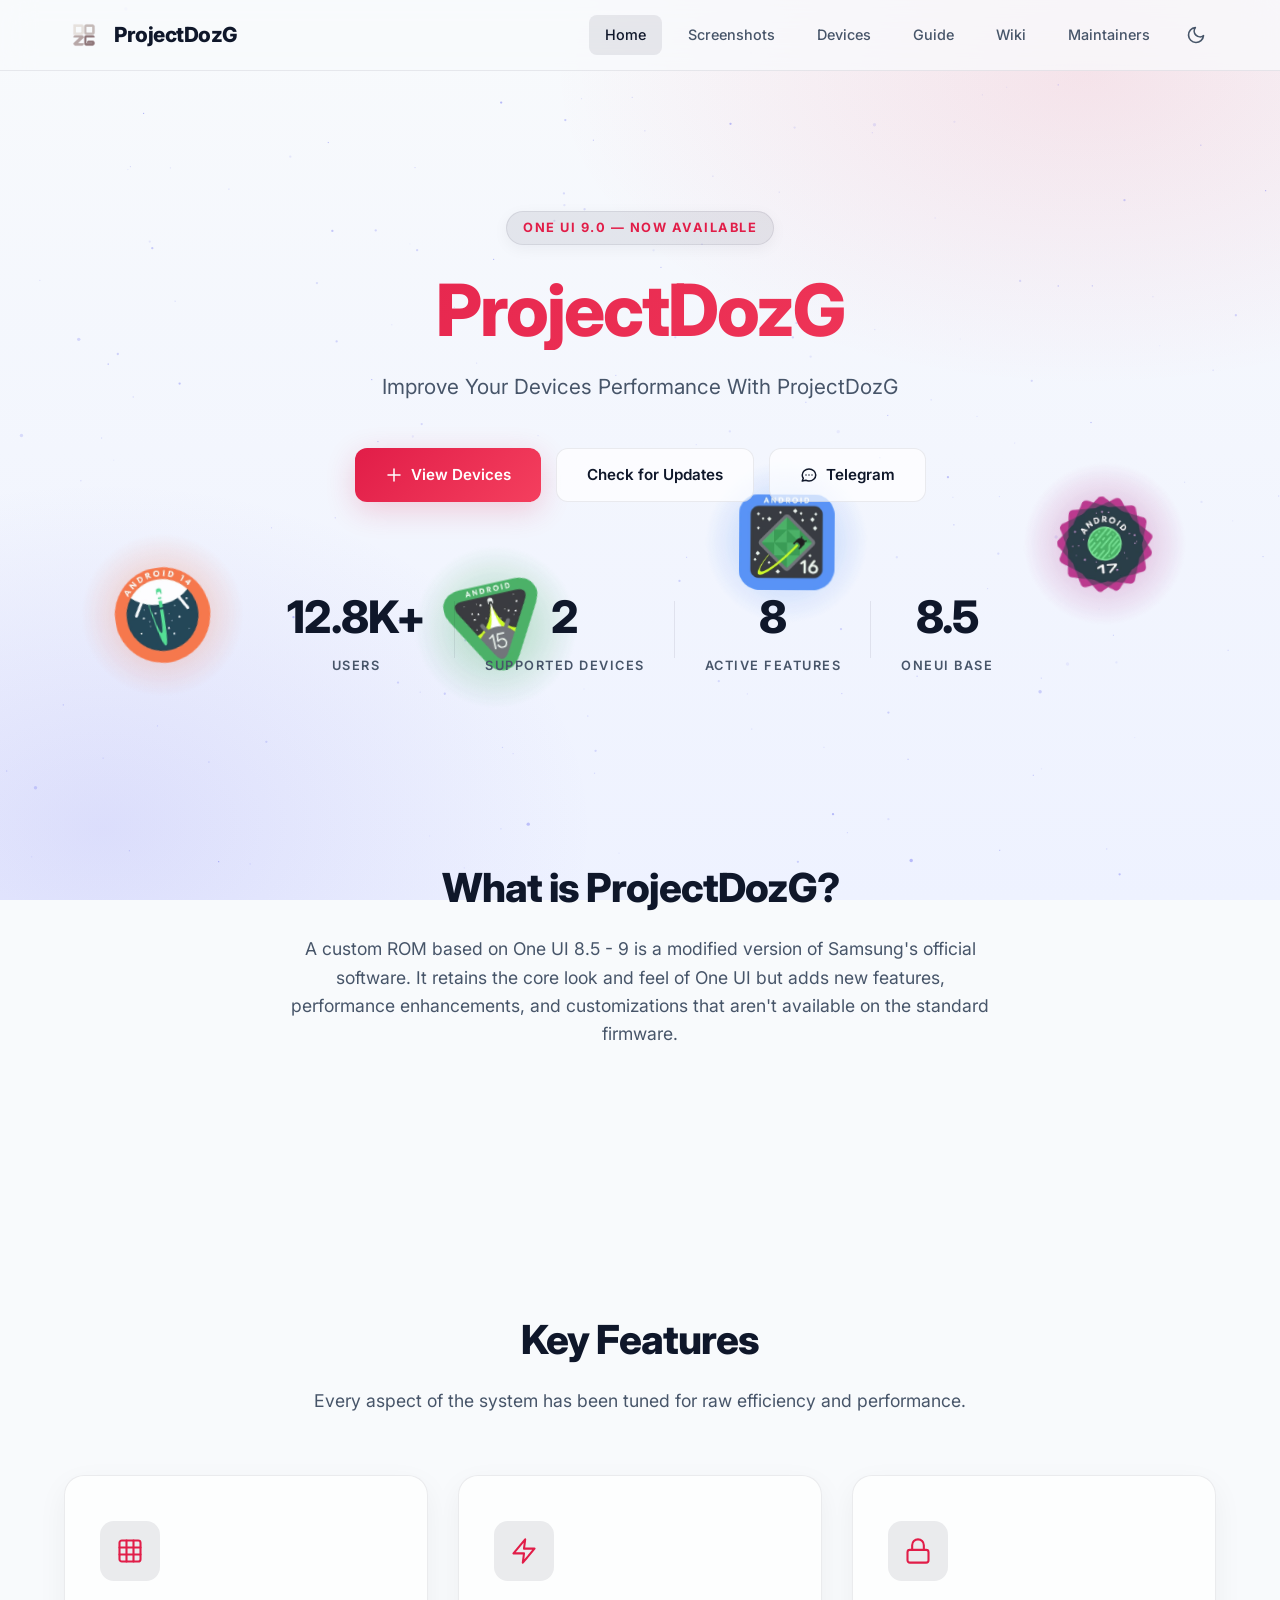
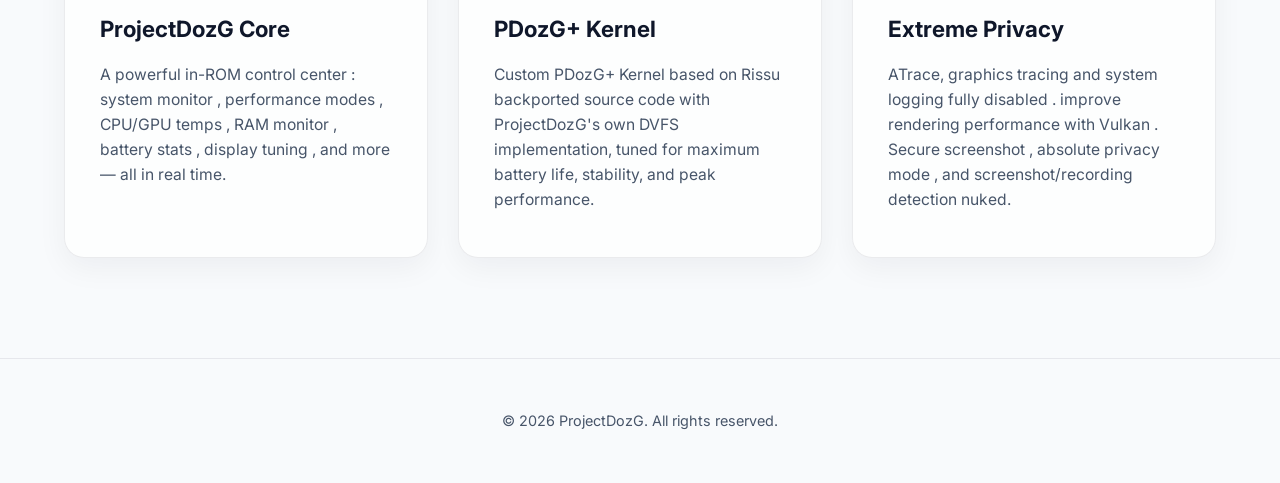
==== commit 371e40fe: "index: UPSTREAM latest data collected" ====
--- a/index.html
+++ b/index.html
@@ -53,7 +53,7 @@
 
             <div class="stats">
                 <div class="stat-item">
-                    <h3>250+</h3>
+                    <h3>12.8K+</h3>
                     <p>Users</p>
                 </div>
                 <div class="stat-item">
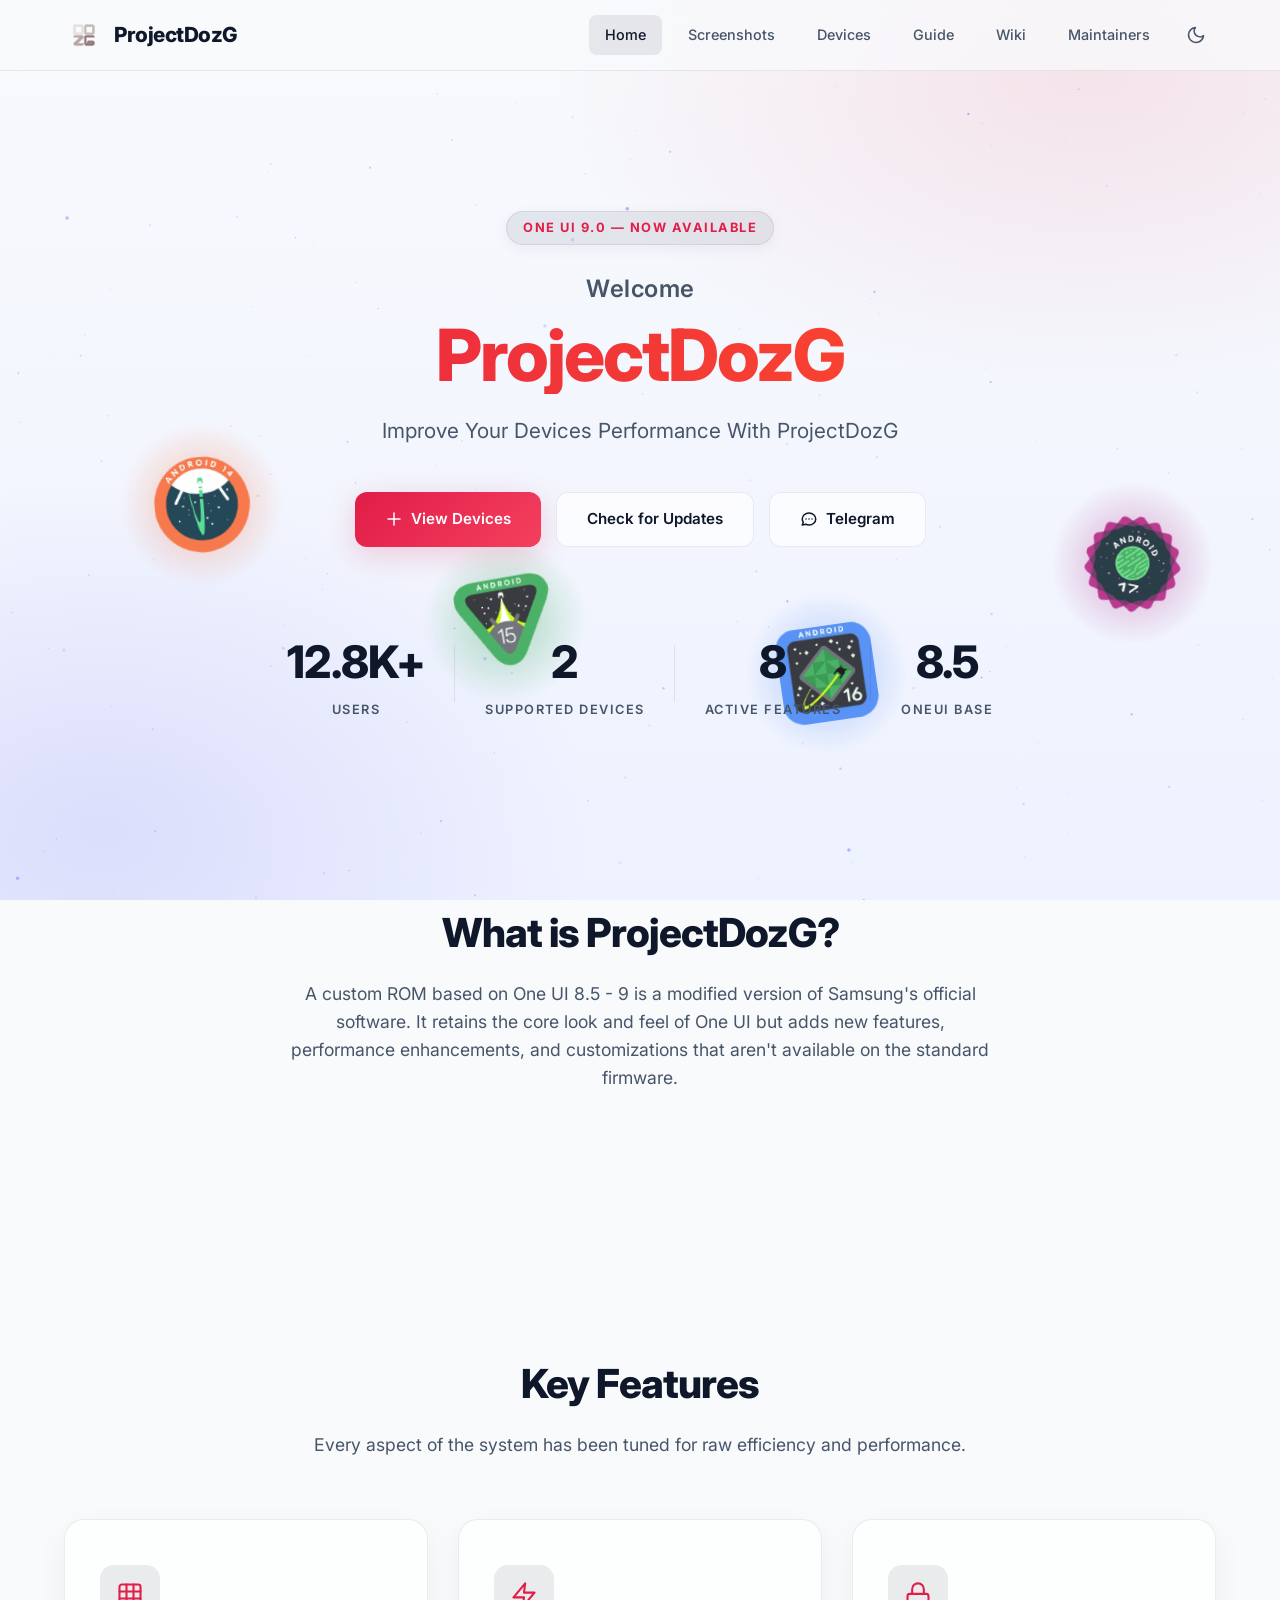
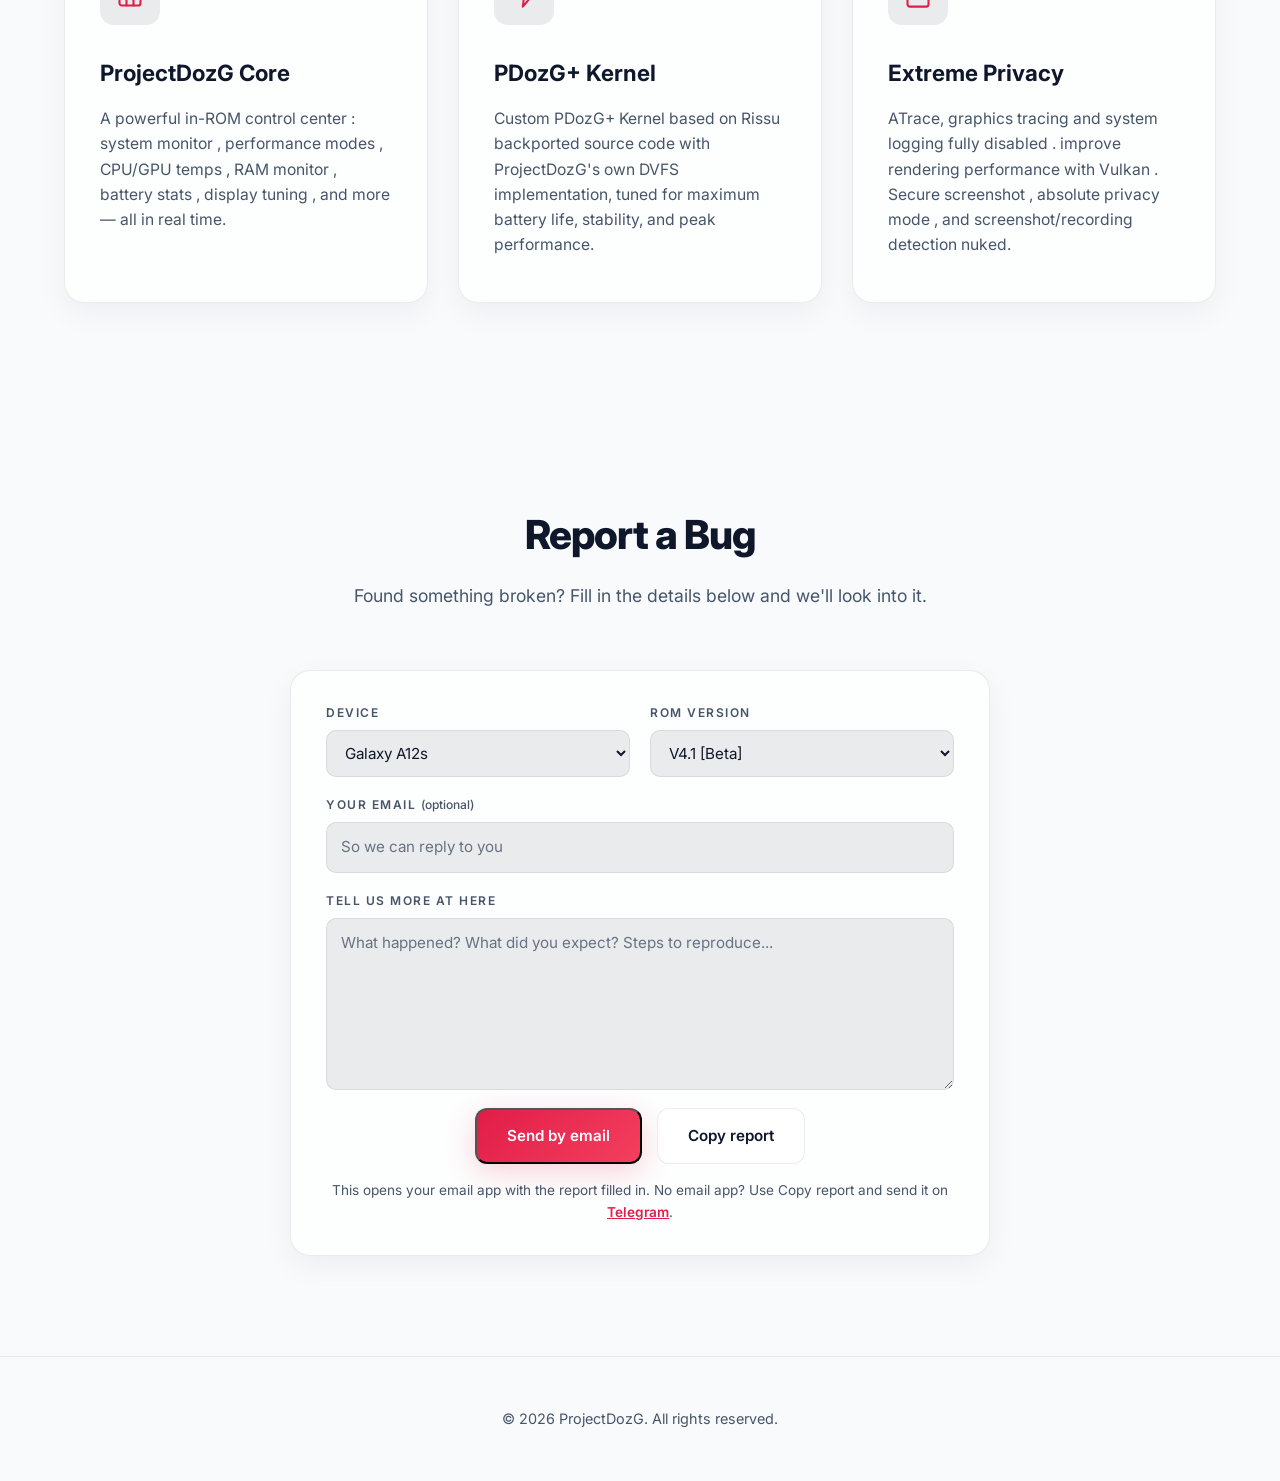
==== commit bfbc87b6: "treewide: update some feature and improve UI" ====
--- a/index.html
+++ b/index.html
@@ -42,6 +42,7 @@
     <main>
         <div class="hero">
             <span class="badge">ONE UI 9.0 — NOW AVAILABLE</span>
+            <div class="welcome" aria-hidden="true"><span id="welcomeWord" lang="en">Welcome</span></div>
             <h1>ProjectDozG</h1>
             <p>Improve Your Devices Performance With ProjectDozG</p>
 
@@ -104,6 +105,48 @@
                 </div>
             </div>
         </section>
+        <section id="bugs">
+            <h2 class="section-title reveal">Report a Bug</h2>
+            <p class="section-desc reveal">Found something broken? Fill in the details below and we'll look into it.</p>
+
+            <form class="bug-form reveal" id="bugForm" novalidate>
+                <div class="field-row">
+                    <div class="field">
+                        <label class="build-label" for="bugDevice">Device</label>
+                        <select class="field-input" id="bugDevice" required>
+                            <option>Galaxy A12s</option>
+                            <option>Galaxy A22</option>
+                            <option>Other</option>
+                        </select>
+                    </div>
+                    <div class="field">
+                        <label class="build-label" for="bugVersion">ROM version</label>
+                        <select class="field-input" id="bugVersion" required>
+                            <option>V4.1 [Beta]</option>
+                            <option>V3.5.3</option>
+                            <option>Beta V3.1</option>
+                            <option>Other</option>
+                        </select>
+                    </div>
+                </div>
+
+                <div class="field">
+                    <label class="build-label" for="bugEmail">Your email <span class="optional">(optional)</span></label>
+                    <input class="field-input" type="email" id="bugEmail" autocomplete="email" placeholder="So we can reply to you">
+                </div>
+
+                <div class="field">
+                    <label class="build-label" for="bugDetails">Tell us more at here</label>
+                    <textarea class="field-input" id="bugDetails" rows="6" required placeholder="What happened? What did you expect? Steps to reproduce..."></textarea>
+                </div>
+
+                <div class="btn-group">
+                    <button type="submit" class="btn btn-primary">Send by email</button>
+                    <button type="button" class="btn btn-secondary" id="bugCopy">Copy report</button>
+                </div>
+                <p class="form-note" id="bugNote" aria-live="polite">This opens your email app with the report filled in. No email app? Use Copy report and send it on <a href="https://t.me/DaidozBuild" target="_blank" rel="noopener noreferrer">Telegram</a>.</p>
+            </form>
+        </section>
     </main>
 
     <footer>
@@ -112,5 +155,6 @@
 
     <script src="script.js" defer></script>
     <script src="space.js" defer></script>
+    <script src="home.js" defer></script>
 </body>
 </html>
--- a/style.css
+++ b/style.css
@@ -8,7 +8,13 @@
 /* 1. Tokens ---------------------------------------------------------------- */
 :root {
     --ease: cubic-bezier(0.16, 1, 0.3, 1);
-    --transition-smooth: all 0.4s var(--ease);
+    --transition-smooth:
+        transform 0.4s var(--ease),
+        background 0.4s var(--ease),
+        border-color 0.4s var(--ease),
+        box-shadow 0.4s var(--ease),
+        color 0.4s var(--ease),
+        opacity 0.4s var(--ease);
 
     --bg-color: #08090d;
     --card-bg: rgba(21, 23, 30, 0.6);
@@ -310,6 +316,12 @@
     border-color: var(--text-muted);
 }
 
+/* A button whose href is still empty (wiki.js marks it aria-disabled) */
+.btn[aria-disabled="true"] {
+    opacity: 0.55;
+    pointer-events: none;
+}
+
 /* 7. Hero ------------------------------------------------------------------ */
 .hero {
     position: relative;
@@ -344,7 +356,9 @@
     font-weight: 800;
     line-height: 1.1;
     letter-spacing: -2px;
-    animation: fadeInUp 1s var(--ease) 0.1s both;
+    background-image: linear-gradient(100deg, var(--accent) 0%, #ff4b2b 38%, #ff9a5a 55%, var(--accent) 100%);
+    background-size: 220% 100%;
+    animation: titleIn 1.5s var(--ease) 0.35s both, titleShine 7s ease-in-out 2s infinite alternate;
 }
 
 .hero p {
@@ -352,11 +366,11 @@
     margin: 0 auto 45px;
     color: var(--text-muted);
     font-size: 1.3rem;
-    animation: fadeInUp 1s var(--ease) 0.2s both;
+    animation: fadeInUp 1s var(--ease) 0.8s both;
 }
 
 .hero .btn-group {
-    animation: fadeInUp 1s var(--ease) 0.3s both;
+    animation: fadeInUp 1s var(--ease) 1s both;
 }
 
 .stats {
@@ -365,7 +379,7 @@
     justify-content: center;
     gap: 60px;
     margin-top: 80px;
-    animation: fadeInUp 1s var(--ease) 0.4s both;
+    animation: fadeInUp 1s var(--ease) 1.2s both;
 }
 
 .stat-item {
@@ -399,6 +413,25 @@
     letter-spacing: 1.5px;
     text-transform: uppercase;
     animation: none;
+}
+
+/* Cycling "Welcome" line above the title (see home.js) */
+.welcome {
+    height: 2.4rem;
+    margin-bottom: 6px;
+    color: var(--text-muted);
+    font-size: 1.5rem;
+    font-weight: 600;
+    letter-spacing: 0.5px;
+}
+
+.welcome span {
+    display: inline-block;
+    animation: wordIn 0.9s var(--ease) 0.2s both;
+}
+
+.welcome span.out {
+    animation: wordOut 0.45s ease-in both;
 }
 
 /* 8. Cards ----------------------------------------------------------------- */
@@ -700,6 +733,17 @@
     font-size: 0.85rem;
 }
 
+.maintainer-card .about {
+    margin-top: 16px;
+    padding-top: 16px;
+    border-top: 1px solid var(--glass-border);
+}
+
+.maintainer-card .about p {
+    color: var(--text-muted);
+    font-size: 0.9rem;
+}
+
 .m-link {
     display: inline-block;
     margin-top: 14px;
@@ -737,6 +781,91 @@
     justify-content: flex-start;
 }
 
+/* Bug report form */
+.bug-form {
+    max-width: 700px;
+    margin: 0 auto;
+    padding: 32px 35px;
+    border: 1px solid var(--glass-border);
+    border-radius: 20px;
+    background: var(--card-bg);
+    box-shadow: 0 10px 30px var(--glass-shadow);
+}
+
+.field-row {
+    display: grid;
+    grid-template-columns: repeat(auto-fit, minmax(min(220px, 100%), 1fr));
+    gap: 0 20px;
+}
+
+.field {
+    margin-bottom: 18px;
+}
+
+.field .build-label {
+    margin-top: 0;
+}
+
+.optional {
+    font-weight: 500;
+    letter-spacing: 0;
+    text-transform: none;
+}
+
+.field-input {
+    display: block;
+    width: 100%;
+    padding: 12px 14px;
+    border: 1px solid var(--glass-border);
+    border-radius: 10px;
+    background: var(--glass-border);
+    color: var(--text-main);
+    font: inherit;
+    font-size: 0.95rem;
+    transition: border-color 0.3s var(--ease);
+}
+
+.field-input:focus {
+    border-color: var(--accent);
+    outline: none;
+}
+
+.field-input::placeholder {
+    color: var(--text-muted);
+    opacity: 0.8;
+}
+
+textarea.field-input {
+    min-height: 130px;
+    font-family: inherit;
+    resize: vertical;
+}
+
+select.field-input {
+    cursor: pointer;
+}
+
+select.field-input option {
+    background: var(--bg-color);
+    color: var(--text-main);
+}
+
+.field-input.invalid {
+    border-color: #f97316;
+}
+
+.form-note {
+    margin-top: 16px;
+    color: var(--text-muted);
+    font-size: 0.85rem;
+    text-align: center;
+}
+
+.form-note a {
+    color: var(--accent);
+    font-weight: 600;
+}
+
 /* 9. Screenshots ----------------------------------------------------------- */
 .tabs {
     display: flex;
@@ -783,19 +912,50 @@
     gap: 20px;
 }
 
+/* Galaxy A22-style phone: thin bezel with a slightly deeper chin, Infinity-U (waterdrop) notch,
+   and the volume/power keys on the right edge. The screenshot is shown whole (contain), never cropped. */
 .shot-slot {
+    position: relative;
     display: flex;
     align-items: center;
     justify-content: center;
-    aspect-ratio: 9 / 19.5;
-    overflow: hidden;
-    border: 1px solid var(--glass-border);
-    border-radius: 22px;
-    background: var(--card-bg);
-    box-shadow: 0 10px 30px var(--glass-shadow);
-    color: var(--text-muted);
+    aspect-ratio: 9 / 20;
+    padding: 5px 4px 20px;
+    border: 1.5px solid #2d303c;
+    border-radius: 28px;
+    background: #07070a;
+    box-shadow: inset 0 0 0 1px rgba(255, 255, 255, 0.06), 0 10px 30px var(--glass-shadow);
+    color: #94a3b8;
     cursor: default;
     transition: var(--transition-smooth);
+}
+
+/* Infinity-U notch: a U that hangs from the top edge of the screen, with the front camera inside */
+.shot-slot::after {
+    content: '';
+    position: absolute;
+    top: 5px;
+    left: 50%;
+    z-index: 1;
+    width: 24px;
+    height: 19px;
+    border-radius: 0 0 18px 18px;
+    background: radial-gradient(circle at 50% 58%, #1b2440 0 2.6px, #0a0d18 3px 4.2px, transparent 4.6px), #000;
+    transform: translateX(-50%);
+    pointer-events: none;
+}
+
+/* Side keys: volume rocker above, power below */
+.shot-slot::before {
+    content: '';
+    position: absolute;
+    top: 17%;
+    right: -4px;
+    width: 3px;
+    height: 17%;
+    border-radius: 0 2px 2px 0;
+    background: linear-gradient(#2d303c 0 62%, transparent 62% 76%, #2d303c 76% 100%);
+    pointer-events: none;
 }
 
 .shot-slot:not(:disabled) {
@@ -812,7 +972,9 @@
     display: block;
     width: 100%;
     height: 100%;
-    object-fit: cover;
+    border-radius: 23px 23px 18px 18px;
+    background: #000;
+    object-fit: contain;
 }
 
 .shot-placeholder {
@@ -978,6 +1140,10 @@
     display: none;
 }
 
+.wiki-panel:not([hidden]) > .doc-container {
+    animation: fadeInUp 0.7s var(--ease) both;   /* replays each time a tab is opened */
+}
+
 .tutorial-img {
     display: block;
     width: 100%;
@@ -987,6 +1153,28 @@
     border-radius: 12px;
 }
 
+.chip-figure {
+    margin: -24px 0 40px;
+    text-align: center;
+}
+
+.chip-figure img {
+    display: block;
+    width: 160px;
+    height: 160px;
+    margin: 0 auto 10px;
+    border-radius: 20px;
+    object-fit: cover;
+}
+
+.chip-figure figcaption {
+    color: var(--text-muted);
+    font-size: 0.8rem;
+    font-weight: 600;
+    letter-spacing: 1.5px;
+    text-transform: uppercase;
+}
+
 .spec-grid {
     display: grid;
     grid-template-columns: repeat(auto-fit, minmax(min(250px, 100%), 1fr));
@@ -1031,6 +1219,26 @@
 @keyframes fadeInDown {
     from { opacity: 0; transform: translateY(-20px); }
     to   { opacity: 1; transform: translateY(0); }
+}
+
+@keyframes titleIn {
+    from { opacity: 0; filter: blur(18px); transform: translateY(24px) scale(0.92); }
+    to   { opacity: 1; filter: blur(0);    transform: none; }
+}
+
+@keyframes titleShine {
+    from { background-position: 0% 50%; }
+    to   { background-position: 100% 50%; }
+}
+
+@keyframes wordIn {
+    from { opacity: 0; filter: blur(12px); transform: translateY(12px) scale(0.96); }
+    to   { opacity: 1; filter: blur(0);    transform: none; }
+}
+
+@keyframes wordOut {
+    from { opacity: 1; filter: blur(0);    transform: none; }
+    to   { opacity: 0; filter: blur(12px); transform: translateY(-12px) scale(1.04); }
 }
 
 /* Scroll reveal. script.js adds .active when the element enters the viewport.
@@ -1052,7 +1260,9 @@
     .hero h1,
     .hero p,
     .hero .btn-group,
-    .stats { animation: none; }
+    .stats,
+    .welcome span,
+    .wiki-panel:not([hidden]) > .doc-container { animation: none; }
 }
 
 /* 14. Responsive ----------------------------------------------------------- */
@@ -1101,4 +1311,5 @@
     .timeline-step { padding: 15px 15px 15px 50px; }
     .step-number { left: 5px; width: 30px; height: 30px; font-size: 0.8rem; }
     .wiki-card { padding: 24px; }
-}
+    .bug-form { padding: 24px 20px; }
+}
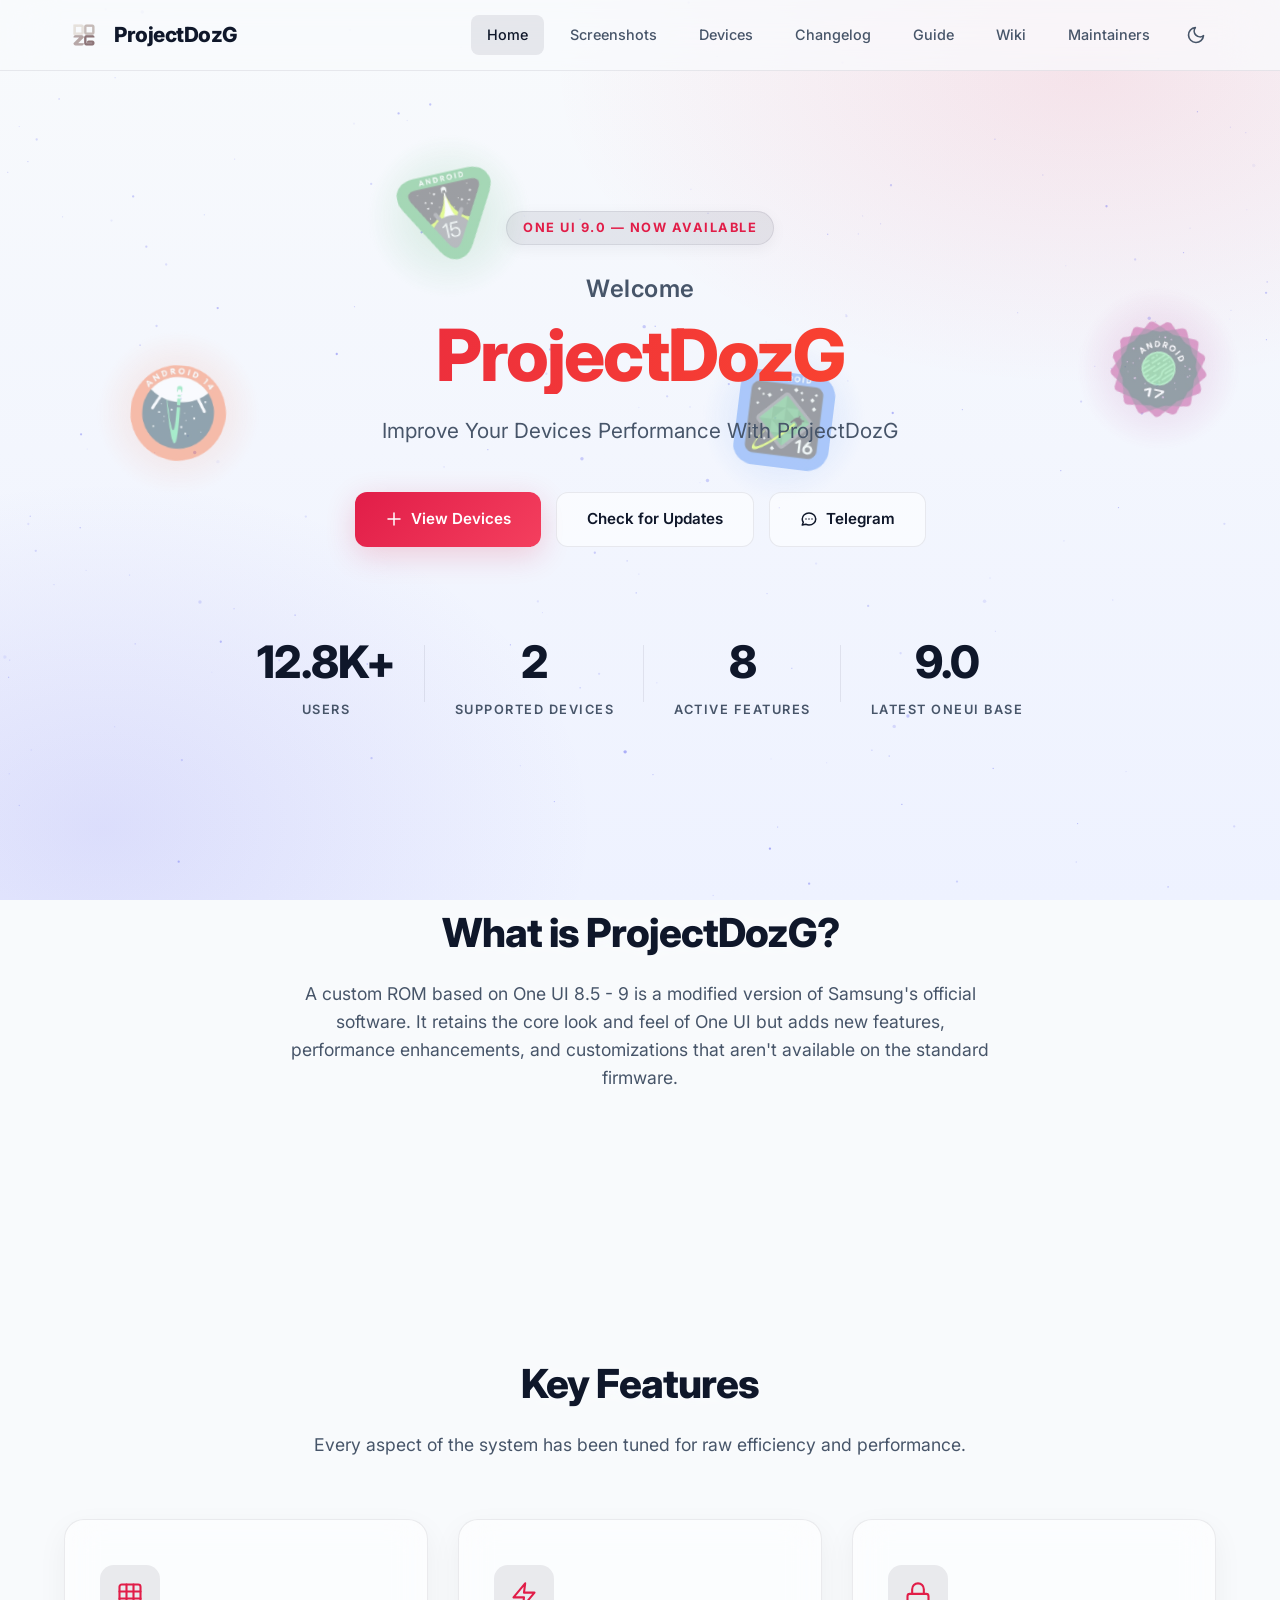
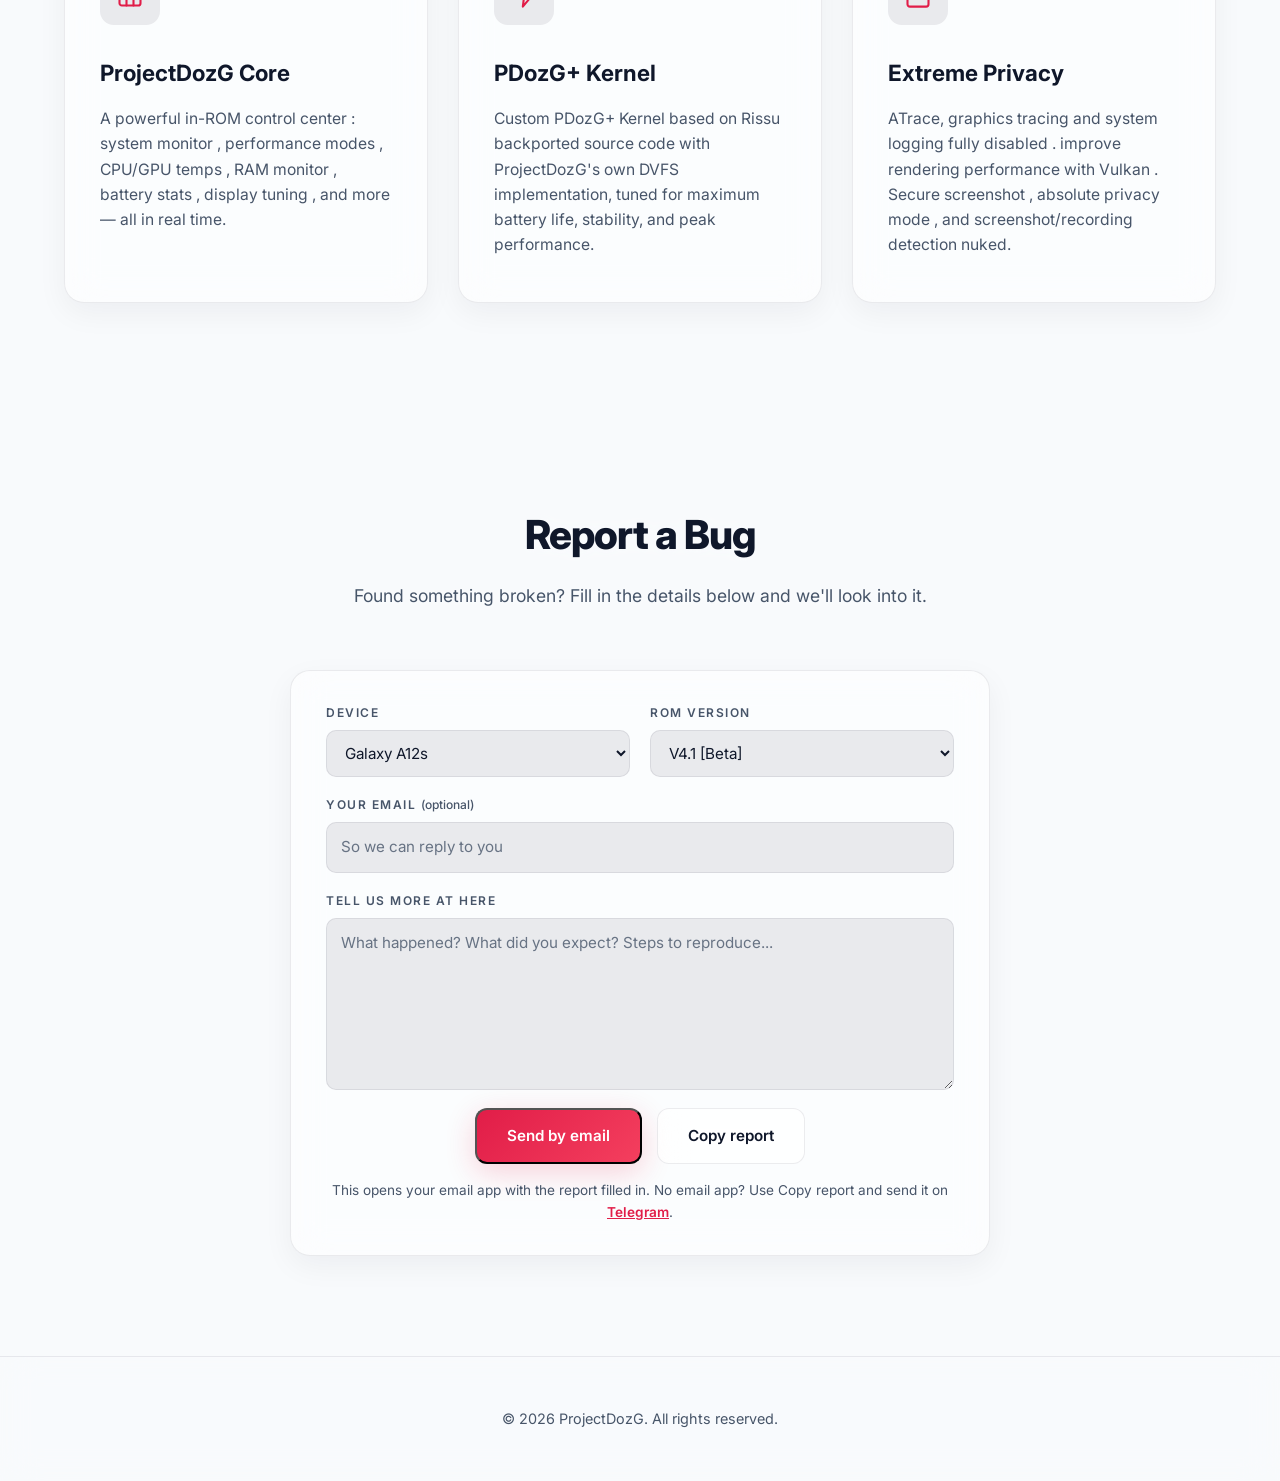
==== commit 78d786fd: "treewide: optimize and add change log page" ====
--- a/index.html
+++ b/index.html
@@ -3,17 +3,21 @@
 <head>
     <meta charset="UTF-8">
     <meta name="viewport" content="width=device-width, initial-scale=1.0">
+    <meta name="theme-color" content="#08090d">
     <meta name="description" content="ProjectDozG: a custom One UI ROM with a tuned kernel, performance modes and extra privacy for Samsung Galaxy devices.">
-    <title>ProjectDozG — Enhanced OneUI 8.5</title>
-    <link rel="icon" href="assets/logo.png">
+    <title>ProjectDozG — Enhanced One UI 8.5–9</title>
+    <link rel="icon" href="assets/logo-64.png" sizes="64x64" type="image/png">
+    <link rel="apple-touch-icon" href="assets/logo-192.png">
     <link rel="preconnect" href="https://fonts.googleapis.com">
     <link rel="preconnect" href="https://fonts.gstatic.com" crossorigin>
     <link href="https://fonts.googleapis.com/css2?family=Inter:wght@400;500;600;700;800&family=JetBrains+Mono:wght@400&display=swap" rel="stylesheet">
     <link rel="stylesheet" href="style.css">
-    <script>try{document.documentElement.dataset.theme=localStorage.getItem('theme')||(matchMedia('(prefers-color-scheme: dark)').matches?'dark':'light')}catch(e){}</script>
+    <script>try{var t=localStorage.getItem('theme')||(matchMedia('(prefers-color-scheme: dark)').matches?'dark':'light');document.documentElement.dataset.theme=t;document.querySelector('meta[name="theme-color"]').content=t==='light'?'#f8fafc':'#08090d'}catch(e){}</script>
     <noscript><style>.reveal { opacity: 1; }</style></noscript>
 </head>
 <body>
+
+    <a class="skip-link" href="#main">Skip to content</a>
 
     <div class="space" aria-hidden="true">
         <canvas id="space"></canvas>
@@ -21,7 +25,7 @@
 
     <header>
         <a href="index.html" class="logo">
-            <img src="assets/logo.png" alt="" class="logo-img" width="40" height="40">
+            <img src="assets/logo.webp" alt="" class="logo-img" width="40" height="40" fetchpriority="high">
             <span>ProjectDozG</span>
         </a>
         <div class="header-end">
@@ -29,6 +33,7 @@
                 <a href="index.html" class="active" aria-current="page">Home</a>
                 <a href="screenshots.html">Screenshots</a>
                 <a href="devices.html">Devices</a>
+                <a href="changelog.html">Changelog</a>
                 <a href="guide.html">Guide</a>
                 <a href="wiki.html">Wiki</a>
                 <a href="maintainers.html">Maintainers</a>
@@ -39,7 +44,7 @@
         </div>
     </header>
 
-    <main>
+    <main id="main" tabindex="-1">
         <div class="hero">
             <span class="badge">ONE UI 9.0 — NOW AVAILABLE</span>
             <div class="welcome" aria-hidden="true"><span id="welcomeWord" lang="en">Welcome</span></div>
@@ -66,8 +71,8 @@
                     <p>Active Features</p>
                 </div>
                 <div class="stat-item">
-                    <h3>8.5</h3>
-                    <p>OneUI Base</p>
+                    <h3>9.0</h3>
+                    <p>Latest OneUI Base</p>
                 </div>
             </div>
         </div>
@@ -150,7 +155,7 @@
     </main>
 
     <footer>
-        <p>© 2026 ProjectDozG. All rights reserved.</p>
+        <p>© <span data-year>2026</span> ProjectDozG. All rights reserved.</p>
     </footer>
 
     <script src="script.js" defer></script>
--- a/style.css
+++ b/style.css
@@ -2,11 +2,12 @@
    ProjectDozG — shared stylesheet
    1. Tokens   2. Base   3. Space background   4. Layout   5. Header
    6. Buttons  7. Hero   8. Cards        9. Screenshots  10. Guide
-   11. Wiki    12. Footer  13. Motion    14. Responsive
+   11. Wiki    12. Footer  13. Motion    14. Responsive  15. Changelog
    ========================================================================== */
 
 /* 1. Tokens ---------------------------------------------------------------- */
 :root {
+    color-scheme: dark;
     --ease: cubic-bezier(0.16, 1, 0.3, 1);
     --transition-smooth:
         transform 0.4s var(--ease),
@@ -16,8 +17,10 @@
         color 0.4s var(--ease),
         opacity 0.4s var(--ease);
 
+    --glass-blur: blur(18px) saturate(1.3);   /* frosted-glass strength: raise/lower the 18px */
+
     --bg-color: #08090d;
-    --card-bg: rgba(21, 23, 30, 0.6);
+    --card-bg: rgba(21, 23, 30, 0.5);
     --card-hover-border: rgba(255, 65, 108, 0.3);
     --text-main: #f8fafc;
     --text-muted: #94a3b8;
@@ -33,8 +36,9 @@
 }
 
 [data-theme="light"] {
+    color-scheme: light;
     --bg-color: #f8fafc;
-    --card-bg: rgba(255, 255, 255, 0.7);
+    --card-bg: rgba(255, 255, 255, 0.55);
     --card-hover-border: rgba(225, 29, 72, 0.3);
     --text-main: #0f172a;
     --text-muted: #475569;
@@ -109,6 +113,32 @@
     outline-offset: 2px;
 }
 
+/* Keyboard users can jump straight past the sticky header. */
+.skip-link {
+    position: fixed;
+    top: -100px;
+    left: 16px;
+    z-index: 1000;
+    padding: 10px 18px;
+    border-radius: 10px;
+    background: var(--accent-gradient);
+    box-shadow: 0 8px 24px var(--accent-glow);
+    color: #fff;
+    font-weight: 700;
+    text-decoration: none;
+    transition: top 0.2s var(--ease);
+}
+
+.skip-link:focus {
+    top: 16px;
+}
+
+/* Anchor links land below the sticky header. */
+section[id],
+.wiki-panel {
+    scroll-margin-top: 90px;
+}
+
 /* 3. Space background (stars + planets are drawn by space.js) -------------- */
 .space {
     position: fixed;
@@ -153,6 +183,9 @@
     font-size: 2.5rem;
     font-weight: 800;
     letter-spacing: -1px;
+    text-shadow:
+        0 1px 3px var(--bg-color),
+        0 0 18px var(--bg-color);
 }
 
 .section-desc {
@@ -161,6 +194,9 @@
     text-align: center;
     color: var(--text-muted);
     font-size: 1.1rem;
+    text-shadow:
+        0 1px 3px var(--bg-color),
+        0 0 18px var(--bg-color);
 }
 
 .sub-title {
@@ -191,8 +227,8 @@
     padding: 15px 5%;
     background: var(--nav-bg);
     border-bottom: 1px solid var(--glass-border);
-    backdrop-filter: blur(16px);
-    -webkit-backdrop-filter: blur(16px);
+    backdrop-filter: blur(26px) saturate(1.3);
+    -webkit-backdrop-filter: blur(26px) saturate(1.3);
 }
 
 .header-end {
@@ -320,6 +356,12 @@
 .btn[aria-disabled="true"] {
     opacity: 0.55;
     pointer-events: none;
+}
+
+.btn-primary[aria-disabled="true"] {
+    background: var(--glass-border);
+    box-shadow: none;
+    color: var(--text-muted);
 }
 
 /* 7. Hero ------------------------------------------------------------------ */
@@ -469,6 +511,21 @@
 
 .feature-card,
 .device-card,
+.info-card,
+.timeline-step,
+.wiki-card,
+.spec,
+.bug-form,
+.disclaimer-card,
+.tab,
+.btn-secondary,
+footer {
+    backdrop-filter: var(--glass-blur);
+    -webkit-backdrop-filter: var(--glass-blur);
+}
+
+.feature-card,
+.device-card,
 .info-card {
     box-shadow: 0 10px 30px var(--glass-shadow);
     transition: var(--transition-smooth);
@@ -563,9 +620,16 @@
     font-weight: 700;
 }
 
+.device-meta {
+    display: flex;
+    flex-wrap: wrap;
+    justify-content: center;
+    gap: 8px;
+    margin-bottom: 16px;
+}
+
 .device-codename {
     display: inline-block;
-    margin-bottom: 25px;
     padding: 4px 12px;
     border-radius: 6px;
     background: var(--glass-border);
@@ -599,63 +663,116 @@
     text-transform: uppercase;
 }
 
-.build-select {
-    width: 100%;
-    margin-bottom: 14px;
-    padding: 12px 14px;
+/* Build picker rows (devices page) and build-page lists */
+.build-list-label {
+    margin: 0 0 12px;
+    color: var(--text-muted);
+    font-size: 0.75rem;
+    font-weight: 600;
+    letter-spacing: 1.5px;
+    text-align: left;
+    text-transform: uppercase;
+}
+
+.build-list {
+    display: flex;
+    flex-direction: column;
+    gap: 10px;
+    text-align: left;
+}
+
+.build-row {
+    display: flex;
+    align-items: center;
+    justify-content: space-between;
+    gap: 14px;
+    padding: 13px 15px;
     border: 1px solid var(--glass-border);
-    border-radius: 10px;
-    background: var(--glass-border);
-    font-size: 0.95rem;
-    font-weight: 500;
-    cursor: pointer;
-}
-
-.build-select:disabled {
-    cursor: not-allowed;
-    opacity: 0.6;
-}
-
-.build-select option {
-    background: var(--bg-color);
-    color: var(--text-main);
-}
-
-.build-info {
-    min-height: 1.4em;
-    margin-bottom: 14px;
-    color: var(--text-muted);
-    font-size: 0.85rem;
-    text-align: left;
-}
-
-.download-link {
-    display: flex;
-    align-items: center;
-    justify-content: center;
-    gap: 8px;
-    width: 100%;
-    padding: 12px;
-    border: 1px solid var(--glass-border);
-    border-radius: 10px;
+    border-radius: 12px;
     background: var(--glass-border);
     color: var(--text-main);
-    font-weight: 600;
     text-decoration: none;
     transition: var(--transition-smooth);
 }
 
-.device-card:hover .download-link:not(.disabled),
-.download-link:not(.disabled):hover {
-    border-color: transparent;
-    background: var(--accent-gradient);
-    box-shadow: 0 8px 25px var(--accent-glow);
-    color: #fff;
-}
-
-.download-link.disabled {
-    opacity: 0.55;
-    pointer-events: none;
+.build-row:hover {
+    border-color: var(--card-hover-border);
+    background: var(--card-bg);
+    box-shadow: 0 8px 22px var(--glass-shadow);
+    transform: translateX(4px);
+}
+
+.build-row-copy {
+    display: flex;
+    flex-direction: column;
+    gap: 2px;
+    min-width: 0;
+}
+
+.build-row-title {
+    display: flex;
+    flex-wrap: wrap;
+    align-items: center;
+    gap: 8px;
+    font-size: 0.98rem;
+    font-weight: 700;
+}
+
+.build-pill {
+    display: inline-block;
+    padding: 1px 8px;
+    border: 1px solid var(--glass-border);
+    border-radius: 100px;
+    color: var(--accent);
+    font-size: 0.62rem;
+    font-weight: 700;
+    letter-spacing: 0.8px;
+    text-transform: uppercase;
+}
+
+.build-row-meta {
+    overflow: hidden;
+    color: var(--text-muted);
+    font-size: 0.78rem;
+    text-overflow: ellipsis;
+    white-space: nowrap;
+}
+
+.build-row-arrow {
+    display: flex;
+    flex-shrink: 0;
+    align-items: center;
+    justify-content: center;
+    color: var(--text-muted);
+    transition: var(--transition-smooth);
+}
+
+.build-row-arrow svg {
+    width: 18px;
+    height: 18px;
+}
+
+.build-row:hover .build-row-arrow {
+    color: var(--accent);
+    transform: translateX(2px);
+}
+
+.build-row.soon {
+    opacity: 0.72;
+}
+
+.build-row.soon .build-pill {
+    border-color: var(--warning-border);
+    background: rgba(249, 115, 22, 0.1);
+    color: #f97316;
+}
+
+.build-list-empty {
+    padding: 14px 16px;
+    border: 1px dashed var(--glass-border);
+    border-radius: 12px;
+    color: var(--text-muted);
+    font-size: 0.85rem;
 }
 
 .card-more {
@@ -703,6 +820,12 @@
     font-size: 0.9rem;
 }
 
+.maintainer-card {
+    display: flex;
+    flex-direction: column;
+    align-items: stretch;
+}
+
 .maintainer-card .avatar {
     width: 64px;
     height: 64px;
@@ -734,6 +857,7 @@
 }
 
 .maintainer-card .about {
+    flex: 1;
     margin-top: 16px;
     padding-top: 16px;
     border-top: 1px solid var(--glass-border);
@@ -745,13 +869,65 @@
 }
 
 .m-link {
-    display: inline-block;
-    margin-top: 14px;
-    border-bottom: 1px dashed var(--accent);
-    color: var(--accent);
-    font-size: 0.9rem;
-    font-weight: 600;
+    display: inline-flex;
+    align-items: center;
+    gap: 10px;
+    min-width: 205px;
+    max-width: 100%;
+    margin-top: 18px;
+    padding: 9px 14px;
+    border: 1px solid var(--glass-border);
+    border-radius: 12px;
+    background: var(--glass-border);
+    color: var(--text-main);
     text-decoration: none;
+    transition: var(--transition-smooth);
+}
+
+.m-link:hover {
+    border-color: rgba(34, 158, 217, 0.5);
+    background: rgba(34, 158, 217, 0.1);
+    box-shadow: 0 8px 24px rgba(34, 158, 217, 0.18);
+    transform: translateY(-3px);
+}
+
+.tg-icon {
+    flex-shrink: 0;
+    width: 22px;
+    height: 22px;
+    color: #229ed9;
+}
+
+.tg-copy {
+    display: flex;
+    flex-direction: column;
+    align-items: flex-start;
+    line-height: 1.25;
+    text-align: left;
+}
+
+.tg-label {
+    font-size: 0.85rem;
+    font-weight: 700;
+}
+
+.tg-handle {
+    color: var(--text-muted);
+    font-size: 0.72rem;
+    font-weight: 500;
+}
+
+.tg-arrow {
+    width: 14px;
+    height: 14px;
+    margin-left: auto;
+    color: var(--text-muted);
+    transition: var(--transition-smooth);
+}
+
+.m-link:hover .tg-arrow {
+    color: #229ed9;
+    transform: translate(1px, -1px);
 }
 
 /* Wiki link card */
@@ -866,6 +1042,441 @@
     font-weight: 600;
 }
 
+/* Build page — banner + download ------------------------------------------ */
+.build-hero {
+    max-width: 1200px;
+    padding-bottom: 24px;
+}
+
+.build-breadcrumb {
+    display: flex;
+    flex-wrap: wrap;
+    align-items: center;
+    gap: 8px;
+    margin-bottom: 18px;
+    color: var(--text-muted);
+    font-size: 0.85rem;
+}
+
+.build-breadcrumb a {
+    color: var(--text-muted);
+    text-decoration: none;
+    transition: var(--transition-smooth);
+}
+
+.build-breadcrumb a:hover {
+    color: var(--accent);
+}
+
+.build-crumb-sep {
+    opacity: 0.45;
+}
+
+.build-banner {
+    position: relative;
+    display: grid;
+    grid-template-columns: minmax(0, 1.2fr) minmax(250px, 0.8fr);
+    align-items: center;
+    gap: 30px;
+    min-height: 480px;
+    overflow: hidden;
+    padding: 58px 56px;
+    border: 1px solid var(--glass-border);
+    border-radius: 30px;
+    background:
+        radial-gradient(circle at 12% 8%, rgba(255, 65, 108, 0.24), transparent 40%),
+        radial-gradient(circle at 92% 90%, rgba(79, 70, 229, 0.28), transparent 46%),
+        linear-gradient(145deg, var(--card-bg), var(--bg-color));
+    box-shadow: 0 30px 80px var(--glass-shadow);
+    isolation: isolate;
+}
+
+.build-banner::before {
+    content: '';
+    position: absolute;
+    inset: -15%;
+    z-index: -2;
+    background-image: var(--banner-image);
+    background-position: center 18%;
+    background-size: cover;
+    filter: blur(34px) saturate(1.3);
+    opacity: 0.22;
+}
+
+.build-banner::after {
+    content: '';
+    position: absolute;
+    inset: 0;
+    z-index: -1;
+    background-image:
+        linear-gradient(rgba(255, 255, 255, 0.035) 1px, transparent 1px),
+        linear-gradient(90deg, rgba(255, 255, 255, 0.035) 1px, transparent 1px);
+    background-size: 54px 54px;
+    -webkit-mask-image: radial-gradient(circle at 30% 40%, #000, transparent 75%);
+    mask-image: radial-gradient(circle at 30% 40%, #000, transparent 75%);
+    pointer-events: none;
+}
+
+[data-theme="light"] .build-banner::after {
+    background-image:
+        linear-gradient(rgba(15, 23, 42, 0.04) 1px, transparent 1px),
+        linear-gradient(90deg, rgba(15, 23, 42, 0.04) 1px, transparent 1px);
+}
+
+[data-theme="light"] .build-banner::before {
+    opacity: 0.12;
+}
+
+.build-banner-copy {
+    position: relative;
+    z-index: 2;
+    max-width: 620px;
+}
+
+.build-eyebrow {
+    display: flex;
+    flex-wrap: wrap;
+    gap: 8px;
+    margin-bottom: 20px;
+}
+
+.build-status,
+.build-tag {
+    display: inline-flex;
+    align-items: center;
+    padding: 4px 12px;
+    border-radius: 100px;
+    font-size: 0.66rem;
+    font-weight: 700;
+    letter-spacing: 1px;
+    text-transform: uppercase;
+}
+
+.build-status {
+    border: 1px solid var(--warning-border);
+    background: rgba(249, 115, 22, 0.12);
+    color: #f97316;
+}
+
+.build-status.is-soon {
+    border-color: var(--glass-border);
+    background: var(--glass-border);
+    color: var(--text-muted);
+}
+
+.build-tag {
+    border: 1px solid var(--glass-border);
+    background: var(--glass-border);
+    color: var(--accent);
+}
+
+.build-device {
+    margin-bottom: 8px;
+    color: var(--text-muted);
+    font-family: 'JetBrains Mono', ui-monospace, monospace;
+    font-size: 0.8rem;
+    letter-spacing: 0.08em;
+    text-transform: uppercase;
+}
+
+.build-banner h1 {
+    display: flex;
+    flex-direction: column;
+    gap: 2px;
+    margin-bottom: 18px;
+    line-height: 0.95;
+    letter-spacing: -0.04em;
+}
+
+.build-version {
+    background: var(--accent-gradient);
+    -webkit-background-clip: text;
+    background-clip: text;
+    -webkit-text-fill-color: transparent;
+    font-size: clamp(3.8rem, 7vw, 6rem);
+    font-weight: 800;
+    letter-spacing: -0.05em;
+}
+
+.build-wordmark {
+    color: var(--text-muted);
+    font-size: 0.8rem;
+    font-weight: 700;
+    letter-spacing: 0.32em;
+    text-transform: uppercase;
+}
+
+.build-desc {
+    max-width: 52ch;
+    margin-bottom: 28px;
+    color: var(--text-muted);
+    font-size: 1rem;
+}
+
+.build-actions {
+    justify-content: flex-start;
+}
+
+.build-facts {
+    display: flex;
+    flex-wrap: wrap;
+    gap: 18px 36px;
+    margin-top: 28px;
+    padding-top: 22px;
+    border-top: 1px solid var(--glass-border);
+}
+
+.build-facts li {
+    display: flex;
+    flex-direction: column;
+    gap: 3px;
+}
+
+.build-facts span {
+    color: var(--text-muted);
+    font-size: 0.64rem;
+    font-weight: 700;
+    letter-spacing: 1.2px;
+    text-transform: uppercase;
+}
+
+.build-facts strong {
+    font-size: 0.9rem;
+}
+
+.build-banner-visual {
+    position: relative;
+    z-index: 2;
+    display: flex;
+    align-items: center;
+    justify-content: center;
+    min-height: 400px;
+}
+
+.build-watermark {
+    position: absolute;
+    right: -3%;
+    bottom: 0;
+    z-index: 0;
+    color: transparent;
+    -webkit-text-stroke: 1px rgba(255, 255, 255, 0.16);
+    font-size: clamp(7rem, 15vw, 11rem);
+    font-weight: 800;
+    line-height: 0.8;
+    letter-spacing: -0.08em;
+    white-space: nowrap;
+    pointer-events: none;
+    user-select: none;
+}
+
+[data-theme="light"] .build-watermark {
+    -webkit-text-stroke-color: rgba(15, 23, 42, 0.14);
+}
+
+.build-phone {
+    --phone-top: 8px;
+    position: relative;
+    z-index: 1;
+    width: min(235px, 78%);
+    padding: var(--phone-top) 7px 16px;
+    border: 1px solid #353943;
+    border-radius: 32px;
+    background: linear-gradient(160deg, #13151c 0%, #050609 8%, #000 45%, #07080c 100%);
+    box-shadow:
+        inset 0 0 0 1px rgba(255, 255, 255, 0.08),
+        inset 0 0 0 3px #000,
+        0 30px 60px rgba(0, 0, 0, 0.55);
+    transform: rotate(4deg) translateY(4px);
+    transition: transform 0.6s var(--ease), box-shadow 0.6s var(--ease);
+}
+
+.build-banner:hover .build-phone {
+    box-shadow:
+        inset 0 0 0 1px rgba(255, 255, 255, 0.1),
+        inset 0 0 0 3px #000,
+        0 36px 70px rgba(0, 0, 0, 0.6);
+    transform: rotate(1deg) translateY(-6px);
+}
+
+.build-phone img {
+    display: block;
+    width: 100%;
+    height: auto;
+    aspect-ratio: 9 / 20;
+    border-radius: 24px 24px 20px 20px;
+    background: #000;
+    object-fit: cover;
+    object-position: top center;
+}
+
+.build-detail {
+    max-width: 1200px;
+    padding-top: 36px;
+    padding-bottom: 100px;
+}
+
+.build-layout {
+    display: grid;
+    grid-template-columns: minmax(0, 1.45fr) minmax(290px, 0.85fr);
+    gap: 24px;
+    align-items: start;
+    margin: 0 auto;
+}
+
+.build-panel {
+    padding: 32px;
+    border: 1px solid var(--glass-border);
+    border-radius: 22px;
+    background: var(--card-bg);
+    box-shadow: 0 10px 30px var(--glass-shadow);
+    backdrop-filter: var(--glass-blur);
+    -webkit-backdrop-filter: var(--glass-blur);
+}
+
+.build-panel h2 {
+    margin-bottom: 8px;
+    font-size: 1.25rem;
+    font-weight: 800;
+    letter-spacing: -0.02em;
+}
+
+.build-panel > p {
+    color: var(--text-muted);
+    font-size: 0.92rem;
+}
+
+.build-meta {
+    display: grid;
+    grid-template-columns: repeat(3, minmax(0, 1fr));
+    gap: 12px;
+    margin: 22px 0;
+}
+
+.build-meta div {
+    padding: 12px 14px;
+    border: 1px solid var(--glass-border);
+    border-radius: 12px;
+    background: var(--glass-border);
+}
+
+.build-meta dt {
+    color: var(--text-muted);
+    font-size: 0.64rem;
+    font-weight: 700;
+    letter-spacing: 1.2px;
+    text-transform: uppercase;
+}
+
+.build-meta dd {
+    margin-top: 3px;
+    overflow-wrap: anywhere;
+    font-size: 0.88rem;
+    font-weight: 600;
+}
+
+.build-highlights {
+    display: flex;
+    flex-direction: column;
+    gap: 8px;
+    margin-bottom: 22px;
+}
+
+.build-highlights li {
+    display: flex;
+    align-items: flex-start;
+    gap: 9px;
+    color: var(--text-muted);
+    font-size: 0.9rem;
+}
+
+.build-highlights li::before {
+    content: '✓';
+    color: var(--accent);
+    font-weight: 800;
+    line-height: 1.4;
+}
+
+.build-download {
+    display: flex;
+    align-items: center;
+    justify-content: center;
+    gap: 9px;
+    width: 100%;
+    padding: 15px 20px;
+    border-radius: 12px;
+    background: var(--accent-gradient);
+    box-shadow: 0 10px 30px var(--accent-glow);
+    color: #fff;
+    font-weight: 700;
+    text-decoration: none;
+    transition: var(--transition-smooth);
+}
+
+.build-download:hover {
+    box-shadow: 0 14px 36px var(--accent-glow);
+    transform: translateY(-2px);
+}
+
+.build-download[aria-disabled="true"] {
+    background: var(--glass-border);
+    box-shadow: none;
+    color: var(--text-muted);
+    opacity: 0.75;
+    pointer-events: none;
+}
+
+.build-note {
+    margin-top: 14px;
+    color: var(--text-muted);
+    font-size: 0.8rem;
+    text-align: center;
+}
+
+.build-note a {
+    color: var(--accent);
+    font-weight: 600;
+}
+
+.build-side {
+    display: flex;
+    flex-direction: column;
+    gap: 24px;
+}
+
+.build-links {
+    display: flex;
+    flex-direction: column;
+    align-items: flex-start;
+    gap: 2px;
+    margin-top: 14px;
+}
+
+.build-links .card-more {
+    margin-top: 8px;
+}
+
+.build-missing {
+    max-width: 640px;
+    padding-top: 140px;
+    padding-bottom: 140px;
+    text-align: center;
+}
+
+.build-missing .badge {
+    animation: none;
+}
+
+.build-missing h1 {
+    margin-bottom: 14px;
+    font-size: 2.4rem;
+    letter-spacing: -1px;
+}
+
+.build-missing p {
+    margin: 0 auto 30px;
+    color: var(--text-muted);
+}
+
 /* 9. Screenshots ----------------------------------------------------------- */
 .tabs {
     display: flex;
@@ -904,83 +1515,241 @@
     color: var(--text-muted);
     font-size: 0.9rem;
     text-align: center;
+    text-shadow:
+        0 1px 3px var(--bg-color),
+        0 0 18px var(--bg-color);
+}
+
+/* Galaxy A22 hardware chips above the gallery */
+.a22-specs {
+    display: flex;
+    flex-wrap: wrap;
+    justify-content: center;
+    gap: 8px;
+    margin: -28px auto 38px;
+}
+
+.a22-spec {
+    display: inline-flex;
+    align-items: center;
+    gap: 6px;
+    padding: 7px 14px;
+    border: 1px solid var(--glass-border);
+    border-radius: 999px;
+    background: var(--card-bg);
+    color: var(--text-muted);
+    font-size: 0.8rem;
+    font-weight: 600;
+    letter-spacing: 0.01em;
+    backdrop-filter: var(--glass-blur);
+    -webkit-backdrop-filter: var(--glass-blur);
+}
+
+.a22-spec svg {
+    width: 14px;
+    height: 14px;
+    fill: none;
+    stroke: currentColor;
+    stroke-width: 1.8;
+    stroke-linecap: round;
+    stroke-linejoin: round;
+    opacity: 0.8;
+}
+
+.a22-spec-brand {
+    border-color: rgba(255, 65, 108, 0.3);
+    background: rgba(255, 65, 108, 0.08);
+    color: var(--text-main);
+}
+
+[data-theme="light"] .a22-spec-brand {
+    background: rgba(225, 29, 72, 0.06);
 }
 
 .shots-grid {
     display: grid;
-    grid-template-columns: repeat(4, 1fr);
-    gap: 20px;
-}
-
-/* Galaxy A22-style phone: thin bezel with a slightly deeper chin, Infinity-U (waterdrop) notch,
-   and the volume/power keys on the right edge. The screenshot is shown whole (contain), never cropped. */
+    grid-template-columns: repeat(4, minmax(0, 1fr));
+    gap: 28px;
+    align-items: start;
+}
+
+.shot-item {
+    display: flex;
+    flex-direction: column;
+    gap: 12px;
+    margin: 0;
+}
+
+/* Galaxy A22: flat 6.4" Infinity-U screen with thin black bezels, a slightly
+   deeper chin, and the small teardrop camera cutout of the press renders. */
 .shot-slot {
+    --phone-top: 8px;
     position: relative;
-    display: flex;
-    align-items: center;
-    justify-content: center;
-    aspect-ratio: 9 / 20;
-    padding: 5px 4px 20px;
-    border: 1.5px solid #2d303c;
-    border-radius: 28px;
-    background: #07070a;
-    box-shadow: inset 0 0 0 1px rgba(255, 255, 255, 0.06), 0 10px 30px var(--glass-shadow);
+    width: 100%;
+    padding: var(--phone-top) 6px 16px;
+    border: 1px solid #353943;
+    border-radius: 32px;
+    background: linear-gradient(160deg, #13151c 0%, #050609 8%, #000 45%, #07080c 100%);
+    box-shadow:
+        inset 0 0 0 1px rgba(255, 255, 255, 0.08),
+        inset 0 0 0 3px #000,
+        0 18px 40px rgba(0, 0, 0, 0.45);
     color: #94a3b8;
     cursor: default;
-    transition: var(--transition-smooth);
-}
-
-/* Infinity-U notch: a U that hangs from the top edge of the screen, with the front camera inside */
-.shot-slot::after {
+    transition: transform 0.4s var(--ease), box-shadow 0.4s var(--ease), border-color 0.4s var(--ease);
+}
+
+.shot-screen {
+    position: relative;
+    display: block;
+    width: 100%;
+    aspect-ratio: 9 / 20;
+    overflow: hidden;
+    border-radius: 24px 24px 20px 20px;
+    background: #000;
+    box-shadow: inset 0 0 0 1px rgba(255, 255, 255, 0.04);
+}
+
+/* Galaxy A22 press render: a shallow U-shaped cutout with sloped sides,
+   flush with the black top bezel. */
+.shot-notch {
+    position: absolute;
+    top: var(--phone-top);
+    left: 50%;
+    z-index: 3;
+    width: 9%;
+    min-width: 17px;
+    max-width: 24px;
+    aspect-ratio: 1 / 0.72;
+    /* Inline SVG keeps the exact A22 cutout shape and renders black on every
+       mobile browser (clip-path was losing its fill on Chrome for Android). */
+    background: url("data:image/svg+xml,%3Csvg%20xmlns='http://www.w3.org/2000/svg'%20viewBox='0%200%20100%2072'%20preserveAspectRatio='none'%3E%3Cpath%20fill='%23000'%20d='M0%200H100L97%208.6%2094%2018%2092%2028.8%2090%2039.6%2088%2049%2084%2057.6%2076%2064.8%2064%2069.8%2054%2072H46L36%2069.8%2024%2064.8%2016%2057.6%2012%2049%2010%2039.6%208%2028.8%206%2018%203%208.6Z'/%3E%3C/svg%3E") center top / 100% 100% no-repeat;
+    transform: translateX(-50%);
+    pointer-events: none;
+}
+
+/* 13 MP selfie lens with its silver ring and small glints */
+.shot-notch::after {
     content: '';
     position: absolute;
-    top: 5px;
+    top: 38%;
     left: 50%;
-    z-index: 1;
-    width: 24px;
-    height: 19px;
-    border-radius: 0 0 18px 18px;
-    background: radial-gradient(circle at 50% 58%, #1b2440 0 2.6px, #0a0d18 3px 4.2px, transparent 4.6px), #000;
-    transform: translateX(-50%);
+    width: 26%;
+    aspect-ratio: 1;
+    border-radius: 50%;
+    background:
+        radial-gradient(circle at 36% 34%,
+            rgba(120, 190, 230, 0.9) 0 3%, transparent 4%),
+        radial-gradient(circle at 66% 62%,
+            rgba(222, 138, 186, 0.75) 0 3%, transparent 4%),
+        radial-gradient(circle at 42% 38%, #38404f 0%, #0c1018 46%, #05070b 78%);
+    box-shadow:
+        0 0 0 1px rgba(145, 156, 175, 0.3),
+        inset 0 0 1px #000;
+    transform: translate(-50%, -50%);
+}
+
+/* The A22 front render has no visible earpiece slit above the screen. */
+.shot-earpiece {
+    display: none;
+}
+
+/* Volume rocker + side fingerprint/power key */
+.shot-key {
+    position: absolute;
+    right: -3px;
+    z-index: 2;
+    width: 3px;
+    border-radius: 0 3px 3px 0;
+    background: linear-gradient(180deg, #454b5b, #1a1d25);
+    box-shadow: 1px 0 2px rgba(0, 0, 0, 0.5);
     pointer-events: none;
 }
 
-/* Side keys: volume rocker above, power below */
-.shot-slot::before {
-    content: '';
+.shot-key-volume {
+    top: 21%;
+    height: 13%;
+}
+
+.shot-key-power {
+    top: 37%;
+    height: 9%;
+}
+
+/* SIM tray on the left edge */
+.shot-sim {
     position: absolute;
     top: 17%;
-    right: -4px;
+    left: -3px;
+    z-index: 2;
     width: 3px;
-    height: 17%;
-    border-radius: 0 2px 2px 0;
-    background: linear-gradient(#2d303c 0 62%, transparent 62% 76%, #2d303c 76% 100%);
+    height: 8%;
+    border-radius: 3px 0 0 3px;
+    background: linear-gradient(180deg, #3a3f4c 0 45%, #15171d 45% 55%, #3a3f4c 55% 100%);
     pointer-events: none;
 }
 
+.shot-screen img {
+    display: block;
+    width: 100%;
+    height: 100%;
+    background: #000;
+    object-fit: cover;
+    transition: transform 0.5s var(--ease);
+}
+
 .shot-slot:not(:disabled) {
-    cursor: pointer;
+    cursor: zoom-in;
 }
 
 .shot-slot:not(:disabled):hover {
     transform: translateY(-8px);
     border-color: var(--card-hover-border);
-    box-shadow: 0 15px 40px var(--accent-glow);
-}
-
-.shot-slot img {
-    display: block;
-    width: 100%;
-    height: 100%;
-    border-radius: 23px 23px 18px 18px;
-    background: #000;
-    object-fit: contain;
+    box-shadow:
+        inset 0 0 0 1px rgba(255, 255, 255, 0.1),
+        inset 0 0 0 3px #090a0f,
+        0 24px 50px var(--accent-glow);
+}
+
+.shot-slot:not(:disabled):hover .shot-screen img {
+    transform: scale(1.03);
+}
+
+.shot-slot.missing {
+    border-color: rgba(148, 163, 184, 0.18);
+}
+
+.shot-slot.missing .shot-screen {
+    background:
+        radial-gradient(circle at 50% 42%, rgba(148, 163, 184, 0.1), transparent 60%),
+        #07080c;
+}
+
+.shot-slot.missing .shot-placeholder {
+    color: #64748b;
+}
+
+.shot-caption {
+    align-self: center;
+    padding: 4px 12px;
+    border: 1px solid var(--glass-border);
+    border-radius: 999px;
+    background: var(--bg-color);
+    box-shadow: 0 4px 14px var(--glass-shadow);
+    color: var(--text-muted);
+    font-size: 0.82rem;
+    font-weight: 500;
+    letter-spacing: 0.01em;
+    text-align: center;
 }
 
 .shot-placeholder {
+    position: absolute;
+    inset: 0;
     display: flex;
     flex-direction: column;
     align-items: center;
+    justify-content: center;
     gap: 10px;
     padding: 20px;
     font-size: 0.85rem;
@@ -989,8 +1758,8 @@
 }
 
 .shot-placeholder svg {
-    width: 36px;
-    height: 36px;
+    width: 34px;
+    height: 34px;
     fill: none;
     stroke: currentColor;
     stroke-width: 1.5;
@@ -999,27 +1768,152 @@
     opacity: 0.7;
 }
 
+.screenshots-cta {
+    display: flex;
+    align-items: center;
+    justify-content: space-between;
+    gap: 30px;
+    margin-top: 64px;
+    padding: 30px 36px;
+    border: 1px solid var(--glass-border);
+    border-radius: 24px;
+    background:
+        radial-gradient(ellipse at 100% 0%, rgba(255, 65, 108, 0.1), transparent 55%),
+        var(--card-bg);
+    box-shadow: 0 20px 50px var(--glass-shadow);
+    backdrop-filter: var(--glass-blur);
+    -webkit-backdrop-filter: var(--glass-blur);
+}
+
+[data-theme="light"] .screenshots-cta {
+    background:
+        radial-gradient(ellipse at 100% 0%, rgba(225, 29, 72, 0.06), transparent 55%),
+        var(--card-bg);
+}
+
+.screenshots-cta h3 {
+    margin-bottom: 6px;
+    font-size: 1.25rem;
+    letter-spacing: -0.02em;
+}
+
+.screenshots-cta p {
+    max-width: 560px;
+    color: var(--text-muted);
+    font-size: 0.95rem;
+}
+
+.screenshots-cta .btn-group {
+    flex-shrink: 0;
+}
+
 .lightbox {
     position: fixed;
     inset: 0;
     z-index: 200;
+    display: flex;
+    align-items: center;
+    justify-content: center;
+    padding: 84px 96px;
+    background: rgba(3, 4, 8, 0.86);
+    backdrop-filter: blur(16px);
+    -webkit-backdrop-filter: blur(16px);
+    opacity: 0;
+    visibility: hidden;
+    transition: opacity 0.3s ease, visibility 0.3s ease;
+}
+
+.lightbox.open {
+    opacity: 1;
+    visibility: visible;
+}
+
+body.lightbox-open {
+    overflow: hidden;
+}
+
+.lightbox-figure {
+    display: flex;
+    flex-direction: column;
+    align-items: center;
+    gap: 16px;
+    max-height: 100%;
+    margin: 0;
+}
+
+.lightbox img {
+    display: block;
+    width: auto;
+    height: auto;
+    max-width: min(72vw, 430px);
+    max-height: calc(100vh - 180px);
+    border-radius: 20px;
+    box-shadow:
+        0 30px 80px rgba(0, 0, 0, 0.65),
+        0 0 0 1px rgba(255, 255, 255, 0.08);
+}
+
+.lightbox figcaption {
+    color: #cbd5e1;
+    font-size: 0.9rem;
+    font-weight: 500;
+    letter-spacing: 0.01em;
+    text-align: center;
+}
+
+.lightbox-close,
+.lightbox-nav {
+    position: absolute;
+    z-index: 3;
+    display: flex;
+    align-items: center;
+    justify-content: center;
+    width: 48px;
+    height: 48px;
+    border: 1px solid rgba(255, 255, 255, 0.15);
+    border-radius: 50%;
+    background: rgba(255, 255, 255, 0.08);
+    color: #fff;
+    cursor: pointer;
+    transition: var(--transition-smooth);
+}
+
+.lightbox-close {
+    top: 22px;
+    right: 22px;
+}
+
+.lightbox-nav {
+    top: 50%;
+    transform: translateY(-50%);
+}
+
+.lightbox-nav.prev { left: 24px; }
+.lightbox-nav.next { right: 24px; }
+
+.lightbox-close:hover,
+.lightbox-nav:hover {
+    border-color: rgba(255, 255, 255, 0.3);
+    background: rgba(255, 255, 255, 0.16);
+}
+
+.lightbox-nav:hover {
+    transform: translateY(-50%) scale(1.06);
+}
+
+.lightbox-close svg,
+.lightbox-nav svg {
+    width: 22px;
+    height: 22px;
+    fill: none;
+    stroke: currentColor;
+    stroke-width: 2;
+    stroke-linecap: round;
+    stroke-linejoin: round;
+}
+
+.lightbox-nav[hidden] {
     display: none;
-    align-items: center;
-    justify-content: center;
-    padding: 30px;
-    background: rgba(0, 0, 0, 0.85);
-    cursor: zoom-out;
-}
-
-.lightbox.open {
-    display: flex;
-}
-
-.lightbox img {
-    max-width: 100%;
-    max-height: 100%;
-    border-radius: 16px;
-    box-shadow: 0 20px 60px rgba(0, 0, 0, 0.6);
 }
 
 /* 10. Install guide -------------------------------------------------------- */
@@ -1266,11 +2160,50 @@
 }
 
 /* 14. Responsive ----------------------------------------------------------- */
+@media (max-width: 1100px) {
+    header {
+        flex-wrap: wrap;
+        gap: 8px;
+    }
+
+    .header-end {
+        justify-content: space-between;
+        width: 100%;
+    }
+
+    nav {
+        flex: 1;
+        gap: 2px;
+        overflow-x: auto;
+        scrollbar-width: none;
+        -webkit-mask-image: linear-gradient(90deg, transparent, #000 14px, #000 calc(100% - 14px), transparent);
+        mask-image: linear-gradient(90deg, transparent, #000 14px, #000 calc(100% - 14px), transparent);
+    }
+
+    nav::-webkit-scrollbar {
+        display: none;
+    }
+
+    nav a {
+        padding: 8px 10px;
+        white-space: nowrap;
+    }
+}
+
 @media (max-width: 992px) {
     .hero h1 { font-size: 3.5rem; }
     .stats { gap: 30px; }
     .stat-item::after { display: none; }
-    .shots-grid { grid-template-columns: repeat(2, 1fr); }
+    .shots-grid { grid-template-columns: repeat(2, minmax(0, 1fr)); gap: 24px; }
+
+    .build-banner {
+        grid-template-columns: minmax(0, 1fr) minmax(210px, 0.65fr);
+        min-height: 420px;
+        padding: 44px 36px;
+    }
+
+    .build-banner-visual { min-height: 340px; }
+    .build-layout { grid-template-columns: 1fr; }
 }
 
 @media (max-width: 768px) {
@@ -1280,27 +2213,6 @@
     .hero h1 { font-size: 2.8rem; }
     .hero p { font-size: 1.1rem; }
 
-    header {
-        flex-wrap: wrap;
-        gap: 8px;
-    }
-
-    .header-end {
-        justify-content: space-between;
-        width: 100%;
-    }
-
-    nav {
-        flex: 1;
-        gap: 2px;
-        overflow-x: auto;
-    }
-
-    nav a {
-        padding: 8px 10px;
-        white-space: nowrap;
-    }
-
     .stats {
         display: grid;
         grid-template-columns: 1fr 1fr;
@@ -1312,4 +2224,780 @@
     .step-number { left: 5px; width: 30px; height: 30px; font-size: 0.8rem; }
     .wiki-card { padding: 24px; }
     .bug-form { padding: 24px 20px; }
-}
+
+    .a22-specs { margin: -20px auto 30px; }
+    .a22-spec { padding: 6px 12px; font-size: 0.76rem; }
+    .shots-grid { gap: 18px 14px; }
+    .shot-slot { --phone-top: 7px; padding: var(--phone-top) 5px 14px; border-radius: 24px; }
+    .shot-screen { border-radius: 19px 19px 15px 15px; }
+    .shot-notch { min-width: 14px; }
+    .shot-earpiece { top: 3px; height: 2px; }
+    .shot-key, .shot-sim { width: 2px; }
+    .shot-key { right: -2px; }
+    .shot-sim { left: -2px; }
+    .shot-caption { font-size: 0.78rem; }
+    .screenshots-cta {
+        align-items: flex-start;
+        flex-direction: column;
+        gap: 20px;
+        margin-top: 46px;
+        padding: 24px;
+    }
+    .screenshots-cta .btn-group { width: 100%; }
+    .screenshots-cta .btn { flex: 1 1 auto; justify-content: center; }
+    .lightbox { padding: 74px 14px 110px; }
+    .lightbox img { max-width: min(84vw, 380px); max-height: calc(100vh - 200px); }
+    .lightbox-nav { top: auto; bottom: 26px; width: 44px; height: 44px; transform: none; }
+    .lightbox-nav:hover { transform: scale(1.06); }
+    .lightbox-nav.prev { left: calc(50% - 58px); }
+    .lightbox-nav.next { right: calc(50% - 58px); }
+    .lightbox-close { top: 14px; right: 14px; }
+
+    .build-hero { padding-top: 50px; }
+    .build-banner {
+        grid-template-columns: 1fr;
+        min-height: 0;
+        padding: 34px 24px;
+        border-radius: 22px;
+    }
+    .build-banner-visual {
+        min-height: 330px;
+        margin-top: 8px;
+    }
+    .build-phone {
+        width: min(200px, 62%);
+        transform: none;
+    }
+    .build-banner:hover .build-phone { transform: translateY(-4px); }
+    .build-actions .btn { flex: 1 1 180px; justify-content: center; }
+    .build-facts { gap: 14px 24px; }
+    .build-detail { padding-top: 20px; padding-bottom: 70px; }
+    .build-panel { padding: 24px 20px; }
+    .build-meta { grid-template-columns: repeat(2, minmax(0, 1fr)); }
+    .build-missing { padding-top: 100px; padding-bottom: 100px; }
+    .build-missing h1 { font-size: 2rem; }
+}
+
+/* 15. Changelog ------------------------------------------------------------ */
+.changelog-hero {
+    max-width: 1200px;
+    padding-top: 110px;
+    padding-bottom: 30px;
+}
+
+/* Custom banner. Swap the backdrop by changing --changelog-banner below
+   (any image path works) or override it on .changelog-banner in the page. */
+.changelog-banner {
+    --changelog-banner: url("screenshots/v4.1/1.jpg");
+    position: relative;
+    display: grid;
+    grid-template-columns: minmax(0, 1.15fr) minmax(320px, 0.85fr);
+    align-items: center;
+    gap: 30px;
+    min-height: 580px;
+    overflow: hidden;
+    padding: 64px 60px;
+    border: 1px solid var(--glass-border);
+    border-radius: 32px;
+    background:
+        radial-gradient(circle at 10% 0%, rgba(255, 65, 108, 0.26), transparent 42%),
+        radial-gradient(circle at 100% 100%, rgba(79, 70, 229, 0.3), transparent 48%),
+        linear-gradient(145deg, #12141c 0%, #08090d 100%);
+    box-shadow: 0 34px 90px var(--glass-shadow);
+    isolation: isolate;
+}
+
+.changelog-banner::before {
+    content: '';
+    position: absolute;
+    inset: -12%;
+    z-index: -2;
+    background-image: var(--changelog-banner);
+    background-position: center 20%;
+    background-size: cover;
+    filter: blur(38px) saturate(1.25);
+    opacity: 0.18;
+}
+
+.changelog-banner::after {
+    content: '';
+    position: absolute;
+    inset: 0;
+    z-index: -1;
+    background-image:
+        linear-gradient(rgba(255, 255, 255, 0.04) 1px, transparent 1px),
+        linear-gradient(90deg, rgba(255, 255, 255, 0.04) 1px, transparent 1px);
+    background-size: 52px 52px;
+    -webkit-mask-image: radial-gradient(circle at 28% 36%, #000, transparent 74%);
+    mask-image: radial-gradient(circle at 28% 36%, #000, transparent 74%);
+    pointer-events: none;
+}
+
+[data-theme="light"] .changelog-banner {
+    background:
+        radial-gradient(circle at 10% 0%, rgba(225, 29, 72, 0.12), transparent 42%),
+        radial-gradient(circle at 100% 100%, rgba(79, 70, 229, 0.12), transparent 48%),
+        linear-gradient(145deg, #ffffff 0%, #f8fafc 100%);
+}
+
+[data-theme="light"] .changelog-banner::before { opacity: 0.1; }
+
+[data-theme="light"] .changelog-banner::after {
+    background-image:
+        linear-gradient(rgba(15, 23, 42, 0.05) 1px, transparent 1px),
+        linear-gradient(90deg, rgba(15, 23, 42, 0.05) 1px, transparent 1px);
+}
+
+.changelog-banner-copy {
+    position: relative;
+    z-index: 2;
+    max-width: 620px;
+}
+
+.changelog-banner h1 {
+    margin: 18px 0 20px;
+    background: var(--accent-gradient);
+    -webkit-background-clip: text;
+    background-clip: text;
+    -webkit-text-fill-color: transparent;
+    font-size: clamp(3.6rem, 7vw, 6rem);
+    font-weight: 800;
+    line-height: 1.1;
+    letter-spacing: -0.05em;
+    padding-bottom: 0.08em;   /* room for descenders with background-clip:text */
+}
+
+.changelog-lead {
+    max-width: 54ch;
+    color: var(--text-muted);
+    font-size: 1.08rem;
+}
+
+.changelog-actions {
+    justify-content: flex-start;
+    margin-top: 28px;
+}
+
+.changelog-stats {
+    display: flex;
+    flex-wrap: wrap;
+    gap: 30px;
+    margin-top: 34px;
+    padding-top: 22px;
+    border-top: 1px solid var(--glass-border);
+}
+
+.changelog-stats li {
+    display: flex;
+    flex-direction: column;
+    gap: 2px;
+}
+
+.changelog-stats strong {
+    font-size: 1.5rem;
+    font-weight: 800;
+    letter-spacing: -0.03em;
+}
+
+.changelog-stats span {
+    color: var(--text-muted);
+    font-size: 0.68rem;
+    font-weight: 700;
+    letter-spacing: 1.3px;
+    text-transform: uppercase;
+}
+
+.changelog-banner-visual {
+    position: relative;
+    z-index: 2;
+    display: flex;
+    align-items: center;
+    justify-content: center;
+    min-height: 460px;
+}
+
+.release-stack {
+    position: relative;
+    width: min(340px, 100%);
+    height: 460px;
+}
+
+.release-stack::before {
+    content: '';
+    position: absolute;
+    inset: 12% 8%;
+    border-radius: 50%;
+    background: radial-gradient(circle, var(--accent-glow), transparent 68%);
+    filter: blur(28px);
+    opacity: 0.8;
+}
+
+.release-preview {
+    position: absolute;
+    right: 0;
+    left: 0;
+    padding: 22px 24px;
+    border: 1px solid var(--glass-border);
+    border-radius: 20px;
+    background: linear-gradient(145deg, rgba(30, 33, 44, 0.92), rgba(12, 14, 22, 0.94));
+    box-shadow: 0 24px 50px rgba(0, 0, 0, 0.35);
+    backdrop-filter: var(--glass-blur);
+    -webkit-backdrop-filter: var(--glass-blur);
+    transition: transform 0.5s var(--ease), border-color 0.5s var(--ease), box-shadow 0.5s var(--ease);
+}
+
+[data-theme="light"] .release-preview {
+    background: linear-gradient(145deg, rgba(255, 255, 255, 0.94), rgba(241, 245, 249, 0.94));
+    box-shadow: 0 24px 50px rgba(15, 23, 42, 0.12);
+}
+
+.release-preview.is-latest {
+    top: 0;
+    z-index: 3;
+    border-color: rgba(255, 65, 108, 0.35);
+    transform: rotate(3deg);
+}
+
+.release-preview.is-stable {
+    top: 150px;
+    z-index: 2;
+    transform: rotate(-2.5deg) translateX(-14px);
+}
+
+.release-preview.is-old {
+    top: 300px;
+    z-index: 1;
+    opacity: 0.86;
+    transform: rotate(2deg) translateX(10px);
+}
+
+.release-stack:hover .release-preview.is-latest {
+    box-shadow: 0 30px 60px var(--accent-glow);
+    transform: rotate(1deg) translateY(-8px);
+}
+
+.release-stack:hover .release-preview.is-stable {
+    transform: rotate(-1deg) translateX(-14px) translateY(-4px);
+}
+
+.release-stack:hover .release-preview.is-old {
+    transform: rotate(1deg) translateX(10px) translateY(4px);
+}
+
+.release-preview-top {
+    display: flex;
+    align-items: center;
+    justify-content: space-between;
+    gap: 12px;
+    margin-bottom: 10px;
+}
+
+.release-preview-version {
+    font-size: 1.45rem;
+    font-weight: 800;
+    letter-spacing: -0.04em;
+}
+
+.release-preview-tag {
+    padding: 3px 9px;
+    border: 1px solid var(--glass-border);
+    border-radius: 999px;
+    color: var(--accent);
+    font-size: 0.6rem;
+    font-weight: 800;
+    letter-spacing: 1px;
+    text-transform: uppercase;
+}
+
+.release-preview-name {
+    color: var(--text-muted);
+    font-size: 0.86rem;
+}
+
+.release-preview-meta {
+    display: flex;
+    flex-wrap: wrap;
+    gap: 10px;
+    margin-top: 14px;
+    color: var(--text-muted);
+    font-size: 0.7rem;
+    font-weight: 600;
+    letter-spacing: 0.03em;
+    text-transform: uppercase;
+}
+
+.release-preview-bar {
+    height: 5px;
+    margin-top: 16px;
+    overflow: hidden;
+    border-radius: 999px;
+    background: var(--glass-border);
+}
+
+.release-preview-bar span {
+    display: block;
+    width: var(--progress, 100%);
+    height: 100%;
+    border-radius: inherit;
+    background: var(--accent-gradient);
+}
+
+/* Release timeline */
+.changelog-section {
+    max-width: 1050px;
+    padding-top: 50px;
+}
+
+.changelog-section-head {
+    display: flex;
+    flex-wrap: wrap;
+    align-items: flex-end;
+    justify-content: space-between;
+    gap: 24px;
+    margin-bottom: 44px;
+    padding-left: 34px;   /* lines up with the timeline cards below */
+}
+
+.changelog-section-head .section-title {
+    margin-bottom: 8px;
+    text-align: left;
+}
+
+.changelog-section-head .section-desc {
+    margin: 0;
+    text-align: left;
+}
+
+.changelog-filters {
+    display: flex;
+    flex-wrap: wrap;
+    gap: 4px;
+    padding: 5px;
+    border: 1px solid var(--glass-border);
+    border-radius: 999px;
+    background: var(--card-bg);
+    backdrop-filter: var(--glass-blur);
+    -webkit-backdrop-filter: var(--glass-blur);
+}
+
+.changelog-filter {
+    padding: 8px 18px;
+    border: 0;
+    border-radius: 999px;
+    background: none;
+    color: var(--text-muted);
+    font-size: 0.82rem;
+    font-weight: 600;
+    cursor: pointer;
+    transition: var(--transition-smooth);
+}
+
+.changelog-filter:hover {
+    color: var(--text-main);
+}
+
+.changelog-filter.is-active {
+    background: var(--accent-gradient);
+    box-shadow: 0 6px 18px var(--accent-glow);
+    color: #fff;
+}
+
+.changelog-list {
+    position: relative;
+    display: flex;
+    flex-direction: column;
+    gap: 24px;
+    max-width: 940px;
+    margin: 0 auto;
+    padding-left: 34px;
+}
+
+.changelog-list::before {
+    content: '';
+    position: absolute;
+    top: 14px;
+    bottom: 14px;
+    left: 11px;
+    width: 2px;
+    background: linear-gradient(180deg, var(--accent-glow), var(--glass-border) 40%, transparent);
+}
+
+.release-entry {
+    position: relative;
+}
+
+.release-entry::before {
+    content: '';
+    position: absolute;
+    top: 34px;
+    left: -30px;
+    width: 12px;
+    height: 12px;
+    border: 3px solid var(--bg-color);
+    border-radius: 50%;
+    background: var(--accent);
+    box-shadow: 0 0 0 4px var(--accent-glow);
+}
+
+.release-entry[data-status="stable"]::before {
+    background: #22c55e;
+    box-shadow: 0 0 0 4px rgba(34, 197, 94, 0.2);
+}
+
+.release-entry[data-status="archived"]::before {
+    background: var(--text-muted);
+    box-shadow: 0 0 0 4px var(--glass-border);
+}
+
+.release-entry[hidden] {
+    display: none;
+}
+
+.release-card {
+    padding: 32px 34px;
+    border: 1px solid var(--glass-border);
+    border-radius: 24px;
+    background: var(--card-bg);
+    box-shadow: 0 10px 30px var(--glass-shadow);
+    backdrop-filter: var(--glass-blur);
+    -webkit-backdrop-filter: var(--glass-blur);
+    transition: var(--transition-smooth);
+}
+
+.release-card:hover {
+    border-color: var(--card-hover-border);
+    box-shadow: 0 18px 45px var(--glass-shadow);
+    transform: translateX(5px);
+}
+
+.release-entry.is-latest .release-card {
+    border-color: rgba(255, 65, 108, 0.3);
+}
+
+.release-entry.is-highlighted .release-card {
+    border-color: var(--accent);
+    box-shadow: 0 0 0 3px var(--accent-glow), 0 20px 55px var(--glass-shadow);
+}
+
+.release-head {
+    display: flex;
+    flex-wrap: wrap;
+    align-items: flex-start;
+    justify-content: space-between;
+    gap: 18px;
+    margin-bottom: 14px;
+}
+
+.release-eyebrow {
+    display: flex;
+    flex-wrap: wrap;
+    align-items: center;
+    gap: 10px;
+    margin-bottom: 9px;
+}
+
+.release-version {
+    font-size: 1.5rem;
+    font-weight: 800;
+    letter-spacing: -0.04em;
+}
+
+.release-badge {
+    display: inline-flex;
+    align-items: center;
+    padding: 3px 10px;
+    border: 1px solid var(--glass-border);
+    border-radius: 999px;
+    font-size: 0.62rem;
+    font-weight: 800;
+    letter-spacing: 1px;
+    text-transform: uppercase;
+}
+
+.release-badge.is-beta {
+    border-color: var(--warning-border);
+    background: rgba(249, 115, 22, 0.1);
+    color: #f97316;
+}
+
+.release-badge.is-stable {
+    border-color: rgba(34, 197, 94, 0.25);
+    background: rgba(34, 197, 94, 0.1);
+    color: #22c55e;
+}
+
+.release-badge.is-latest {
+    border-color: rgba(255, 65, 108, 0.3);
+    background: rgba(255, 65, 108, 0.1);
+    color: var(--accent);
+}
+
+.release-badge.is-archived {
+    color: var(--text-muted);
+}
+
+.release-date {
+    color: var(--text-muted);
+    font-size: 0.76rem;
+    font-weight: 600;
+    letter-spacing: 0.02em;
+}
+
+.release-card h3 {
+    margin-bottom: 10px;
+    font-size: 1.15rem;
+    font-weight: 700;
+    letter-spacing: -0.01em;
+}
+
+.release-summary {
+    max-width: 72ch;
+    margin-bottom: 20px;
+    color: var(--text-muted);
+    font-size: 0.94rem;
+}
+
+.release-changes {
+    display: grid;
+    grid-template-columns: repeat(auto-fit, minmax(min(250px, 100%), 1fr));
+    gap: 8px 24px;
+    margin-bottom: 22px;
+}
+
+.release-changes li {
+    position: relative;
+    padding-left: 22px;
+    color: var(--text-muted);
+    font-size: 0.9rem;
+}
+
+.release-changes li::before {
+    content: '✓';
+    position: absolute;
+    left: 0;
+    color: var(--accent);
+    font-weight: 800;
+    line-height: 1.5;
+}
+
+.release-devices {
+    display: flex;
+    flex-wrap: wrap;
+    gap: 8px;
+    padding-top: 16px;
+    border-top: 1px solid var(--glass-border);
+}
+
+.device-chip {
+    display: inline-flex;
+    align-items: center;
+    gap: 7px;
+    padding: 5px 12px;
+    border: 1px solid var(--glass-border);
+    border-radius: 999px;
+    background: var(--glass-border);
+    color: var(--text-muted);
+    font-size: 0.75rem;
+    font-weight: 600;
+    text-decoration: none;
+    transition: var(--transition-smooth);
+}
+
+.device-chip::before {
+    content: '';
+    width: 6px;
+    height: 6px;
+    border-radius: 50%;
+    background: currentColor;
+}
+
+.device-chip.is-ready {
+    border-color: rgba(34, 197, 94, 0.25);
+    background: rgba(34, 197, 94, 0.08);
+    color: #22c55e;
+}
+
+.device-chip.is-soon {
+    border-color: var(--warning-border);
+    background: rgba(249, 115, 22, 0.08);
+    color: #f97316;
+}
+
+.device-chip.is-archived {
+    color: var(--text-muted);
+}
+
+a.device-chip:hover {
+    border-color: currentColor;
+    transform: translateY(-2px);
+}
+
+.release-link {
+    flex-shrink: 0;
+}
+
+.changelog-cta {
+    max-width: 940px;
+    margin: 56px auto 0;
+}
+
+/* Solid fallback for browsers without backdrop-filter */
+@supports not ((backdrop-filter: blur(1px)) or (-webkit-backdrop-filter: blur(1px))) {
+    header,
+    footer,
+    .feature-card,
+    .device-card,
+    .info-card,
+    .timeline-step,
+    .wiki-card,
+    .spec,
+    .bug-form,
+    .disclaimer-card,
+    .tab,
+    .btn-secondary,
+    .build-panel,
+    .changelog-filters,
+    .release-card {
+        background-color: var(--bg-color);
+    }
+
+    .release-preview {
+        background: var(--bg-color);
+    }
+}
+
+@media (max-width: 992px) {
+    .changelog-banner {
+        grid-template-columns: 1fr;
+        padding: 48px 40px;
+    }
+
+    .changelog-banner-visual {
+        min-height: 460px;
+        margin-top: 10px;
+    }
+
+    .release-stack {
+        width: min(360px, 100%);
+        height: 460px;
+    }
+
+    .release-preview.is-stable { top: 150px; }
+    .release-preview.is-old { top: 300px; }
+}
+
+@media (max-width: 768px) {
+    .changelog-hero {
+        padding-top: 80px;
+        padding-bottom: 10px;
+    }
+
+    .changelog-banner {
+        padding: 36px 24px;
+        border-radius: 24px;
+    }
+
+    .changelog-banner h1 {
+        font-size: clamp(3rem, 14vw, 4.2rem);
+    }
+
+    .changelog-lead {
+        font-size: 0.98rem;
+    }
+
+    .changelog-stats {
+        gap: 22px;
+    }
+
+    .changelog-banner-visual {
+        min-height: 300px;
+    }
+
+    .release-stack {
+        height: 300px;
+    }
+
+    .release-preview {
+        padding: 18px 20px;
+    }
+
+    /* Keep the mobile banner compact: the timeline below still lists every release. */
+    .release-preview.is-old {
+        display: none;
+    }
+
+    .release-preview.is-stable { top: 145px; }
+
+    .changelog-section {
+        padding-top: 30px;
+    }
+
+    .changelog-section-head {
+        align-items: flex-start;
+        flex-direction: column;
+        padding-left: 24px;
+    }
+
+    .changelog-filters {
+        width: 100%;
+        justify-content: center;
+    }
+
+    .changelog-filter {
+        flex: 1 1 auto;
+    }
+
+    .changelog-list {
+        padding-left: 24px;
+    }
+
+    .changelog-list::before {
+        left: 7px;
+    }
+
+    .release-entry::before {
+        top: 28px;
+        left: -23px;
+        width: 10px;
+        height: 10px;
+    }
+
+    .release-card {
+        padding: 24px 20px;
+    }
+
+    .release-card:hover {
+        transform: none;
+    }
+
+    .release-head {
+        flex-direction: column;
+    }
+
+    .release-link {
+        width: 100%;
+        justify-content: center;
+    }
+}
+
+@media (prefers-reduced-motion: reduce) {
+    .release-preview,
+    .release-card,
+    .changelog-filter {
+        transition: none;
+    }
+
+    .release-stack:hover .release-preview.is-latest { transform: rotate(3deg); }
+    .release-stack:hover .release-preview.is-stable { transform: rotate(-2.5deg) translateX(-14px); }
+    .release-stack:hover .release-preview.is-old { transform: rotate(2deg) translateX(10px); }
+}
+
+/* Keep the skip-link target focusable without drawing a box around the page */
+main:focus {
+    outline: none;
+}
+
+/* The author display:flex must not defeat the hidden attribute */
+.changelog-filters[hidden] {
+    display: none;
+}
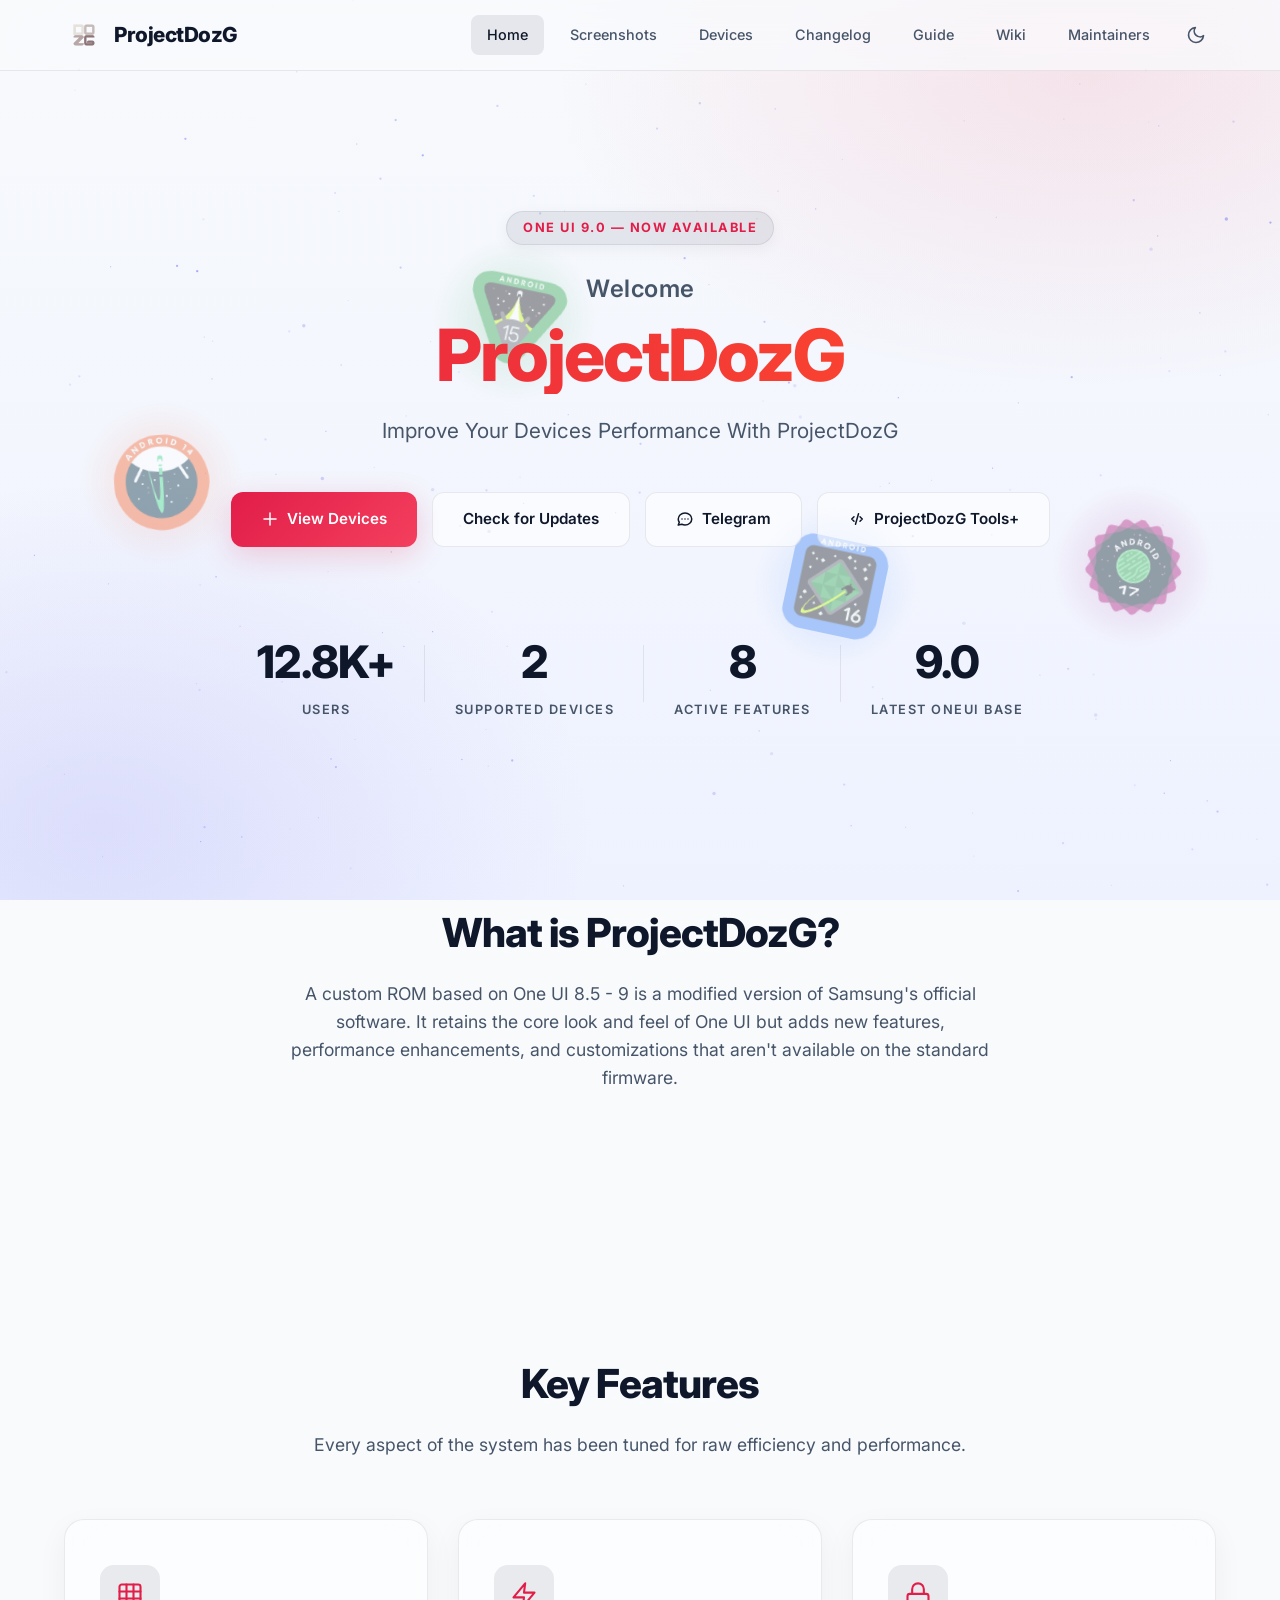
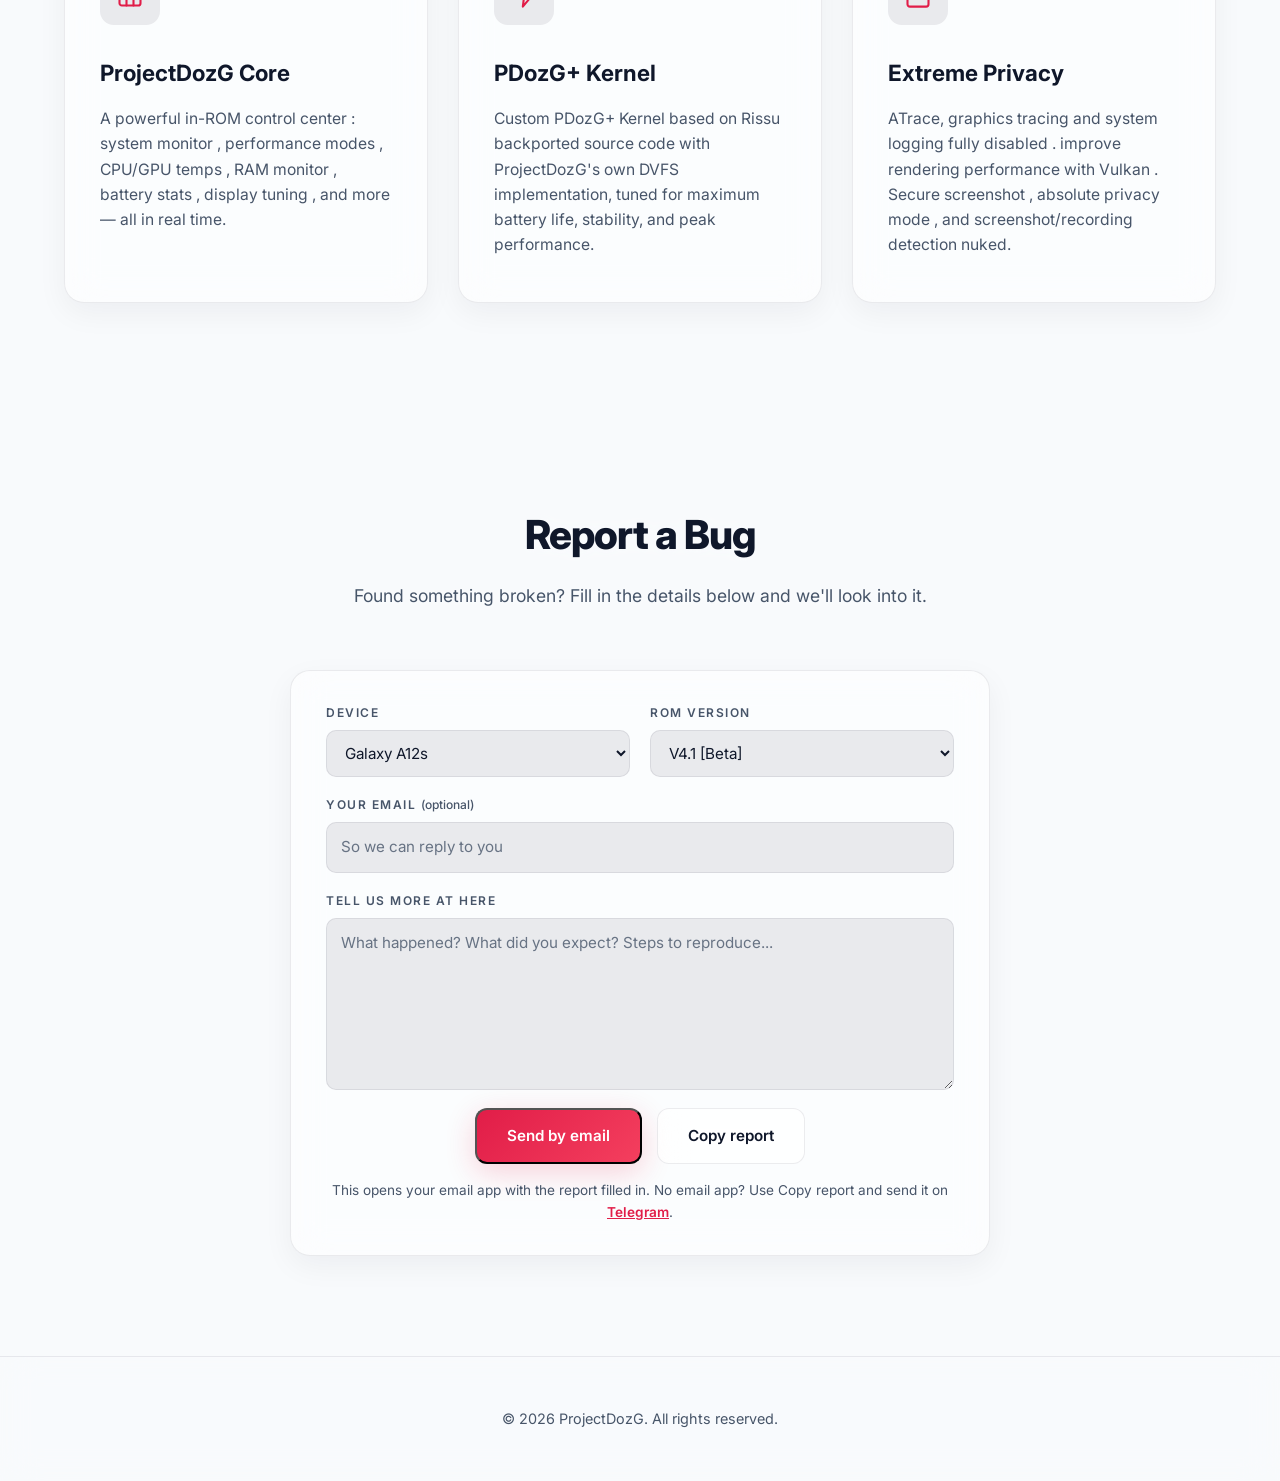
==== commit 8827a51f: "wiki: we're introducing ProjectDozG Tools+" ====
--- a/index.html
+++ b/index.html
@@ -55,6 +55,7 @@
                 <a href="devices.html" class="btn btn-primary"><svg width="18" height="18" fill="none" stroke="currentColor" stroke-width="2" viewBox="0 0 24 24" aria-hidden="true"><path stroke-linecap="round" stroke-linejoin="round" d="M12 4v16m8-8H4"/></svg> View Devices</a>
                 <a href="devices.html#Up" class="btn btn-secondary">Check for Updates</a>
                 <a href="https://t.me/DaidozBuild" target="_blank" rel="noopener noreferrer" class="btn btn-secondary"><svg width="18" height="18" fill="none" stroke="currentColor" stroke-width="2" viewBox="0 0 24 24" aria-hidden="true"><path stroke-linecap="round" stroke-linejoin="round" d="M8 12h.01M12 12h.01M16 12h.01M21 12c0 4.418-4.03 8-9 8a9.863 9.863 0 01-4.255-.949L3 20l1.395-3.72C3.512 15.042 3 13.574 3 12c0-4.418 4.03-8 9-8s9 3.582 9 8z"/></svg> Telegram</a>
+                <a href="wiki.html#tools" class="btn btn-secondary"><svg width="18" height="18" fill="none" stroke="currentColor" stroke-width="2" viewBox="0 0 24 24" aria-hidden="true"><path stroke-linecap="round" stroke-linejoin="round" d="M8 9l-3 3 3 3M16 9l3 3-3 3M14 5l-4 14"/></svg> ProjectDozG Tools+</a>
             </div>
 
             <div class="stats">
--- a/style.css
+++ b/style.css
@@ -3,6 +3,7 @@
    1. Tokens   2. Base   3. Space background   4. Layout   5. Header
    6. Buttons  7. Hero   8. Cards        9. Screenshots  10. Guide
    11. Wiki    12. Footer  13. Motion    14. Responsive  15. Changelog
+   16. Tools wiki tables
    ========================================================================== */
 
 /* 1. Tokens ---------------------------------------------------------------- */
@@ -2034,6 +2035,16 @@
     display: none;
 }
 
+.wiki-panel .doc-container {
+    padding: 36px 32px;
+    border: 1px solid var(--glass-border);
+    border-radius: 24px;
+    background: var(--card-bg);
+    box-shadow: 0 20px 60px var(--glass-shadow);
+    backdrop-filter: var(--glass-blur);
+    -webkit-backdrop-filter: var(--glass-blur);
+}
+
 .wiki-panel:not([hidden]) > .doc-container {
     animation: fadeInUp 0.7s var(--ease) both;   /* replays each time a tab is opened */
 }
@@ -2222,6 +2233,7 @@
     .timeline::before { left: 23px; }
     .timeline-step { padding: 15px 15px 15px 50px; }
     .step-number { left: 5px; width: 30px; height: 30px; font-size: 0.8rem; }
+    .wiki-panel .doc-container { padding: 24px 18px; border-radius: 20px; }
     .wiki-card { padding: 24px; }
     .bug-form { padding: 24px 20px; }
 
@@ -3001,3 +3013,86 @@
 .changelog-filters[hidden] {
     display: none;
 }
+
+/* 16. Tools wiki tables ---------------------------------------------------- */
+.tools-table-wrap {
+    max-width: 900px;
+    margin: 0 auto 24px;
+    overflow-x: auto;
+    border: 1px solid var(--glass-border);
+    border-radius: 14px;
+    background: var(--card-bg);
+    backdrop-filter: var(--glass-blur);
+    -webkit-backdrop-filter: var(--glass-blur);
+    scrollbar-width: thin;
+}
+
+.tools-table {
+    width: 100%;
+    min-width: 560px;
+    border-collapse: collapse;
+    font-size: 0.88rem;
+}
+
+.tools-table-credits {
+    min-width: 720px;
+}
+
+.tools-table th,
+.tools-table td {
+    padding: 12px 16px;
+    border-bottom: 1px solid var(--glass-border);
+    text-align: left;
+    vertical-align: top;
+}
+
+.tools-table th {
+    background: var(--glass-border);
+    color: var(--text-main);
+    font-size: 0.7rem;
+    font-weight: 700;
+    letter-spacing: 1.2px;
+    text-transform: uppercase;
+    white-space: nowrap;
+}
+
+.tools-table td {
+    color: var(--text-muted);
+    line-height: 1.5;
+}
+
+.tools-table td:first-child {
+    color: var(--text-main);
+    font-weight: 600;
+}
+
+.tools-table tbody tr:last-child td {
+    border-bottom: 0;
+}
+
+.tools-table code {
+    white-space: nowrap;
+}
+
+.tools-credit-index {
+    color: var(--accent) !important;
+    font-family: 'JetBrains Mono', ui-monospace, monospace;
+}
+
+.tools-note {
+    margin: -8px 0 32px;
+    color: var(--text-muted);
+    font-size: 0.88rem;
+    text-align: center;
+}
+
+@media (max-width: 768px) {
+    .tools-table th,
+    .tools-table td {
+        padding: 10px 12px;
+    }
+
+    .tools-note {
+        font-size: 0.82rem;
+    }
+}
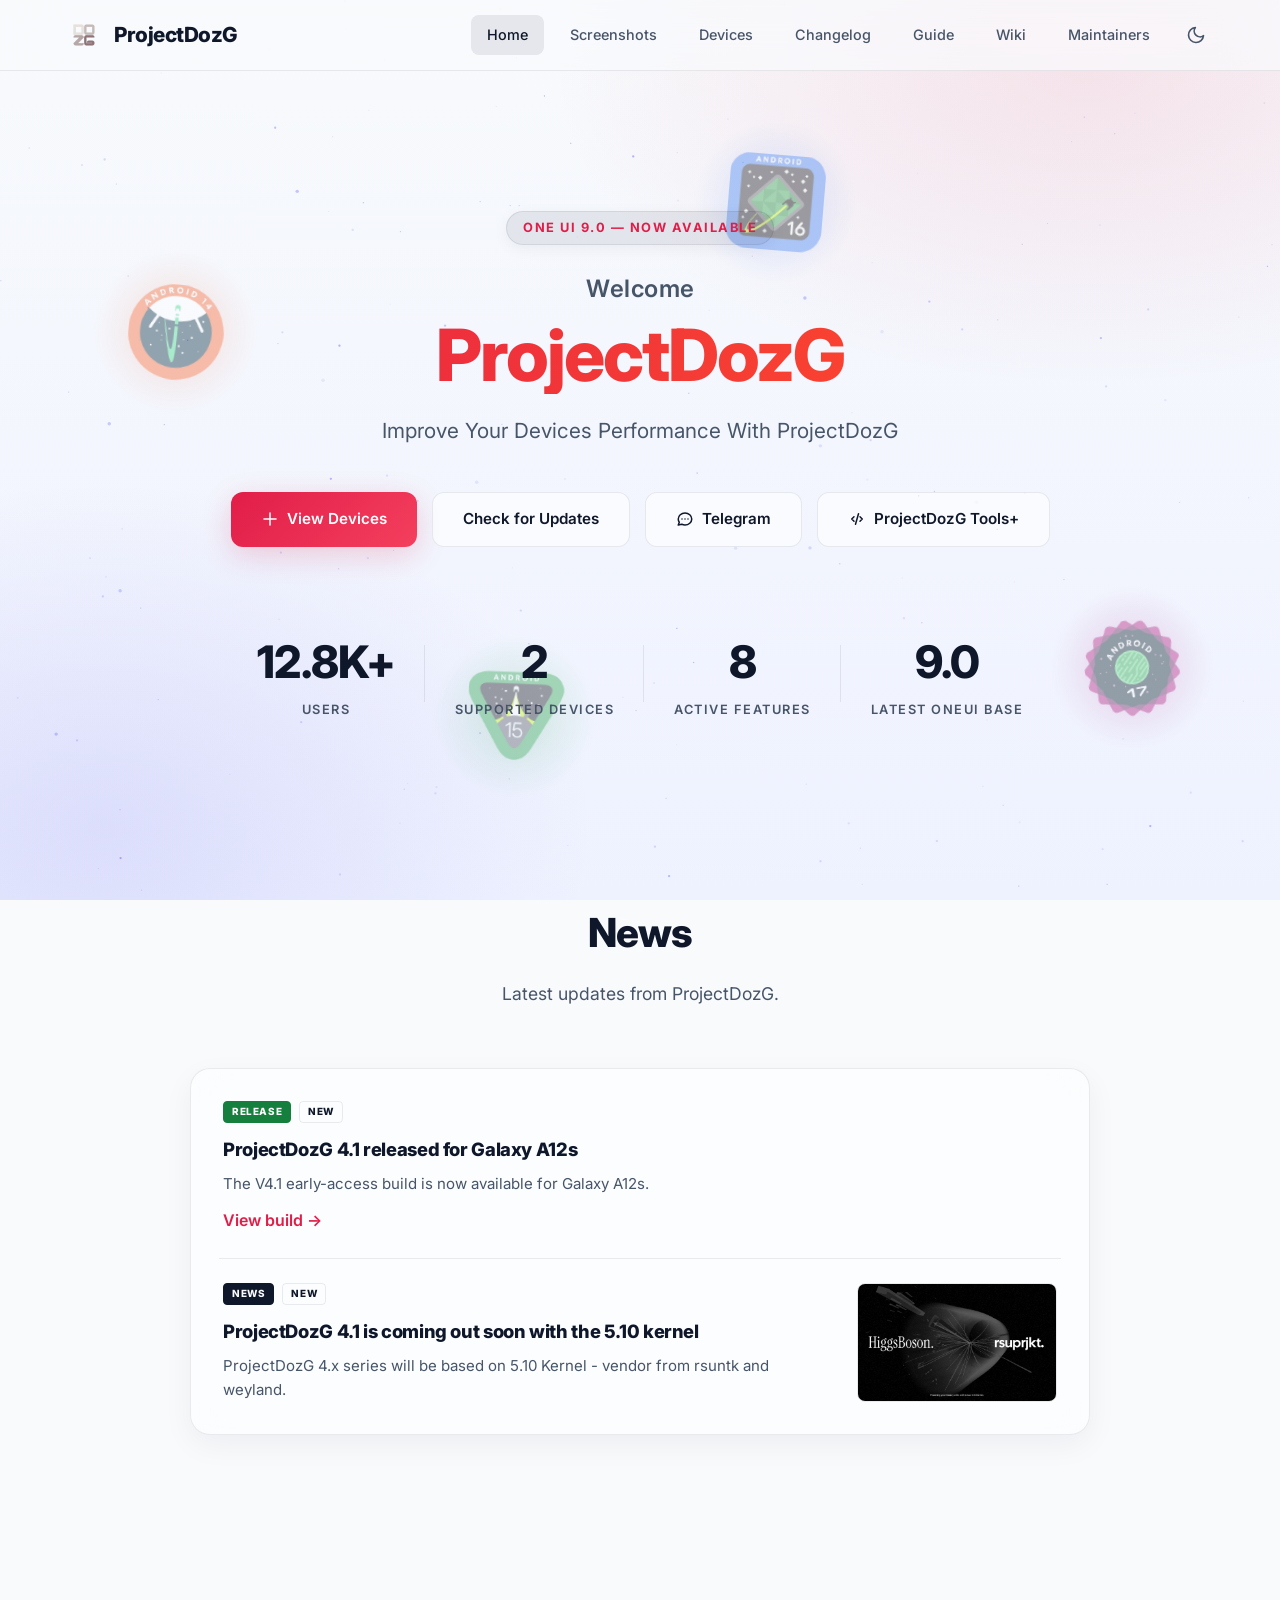
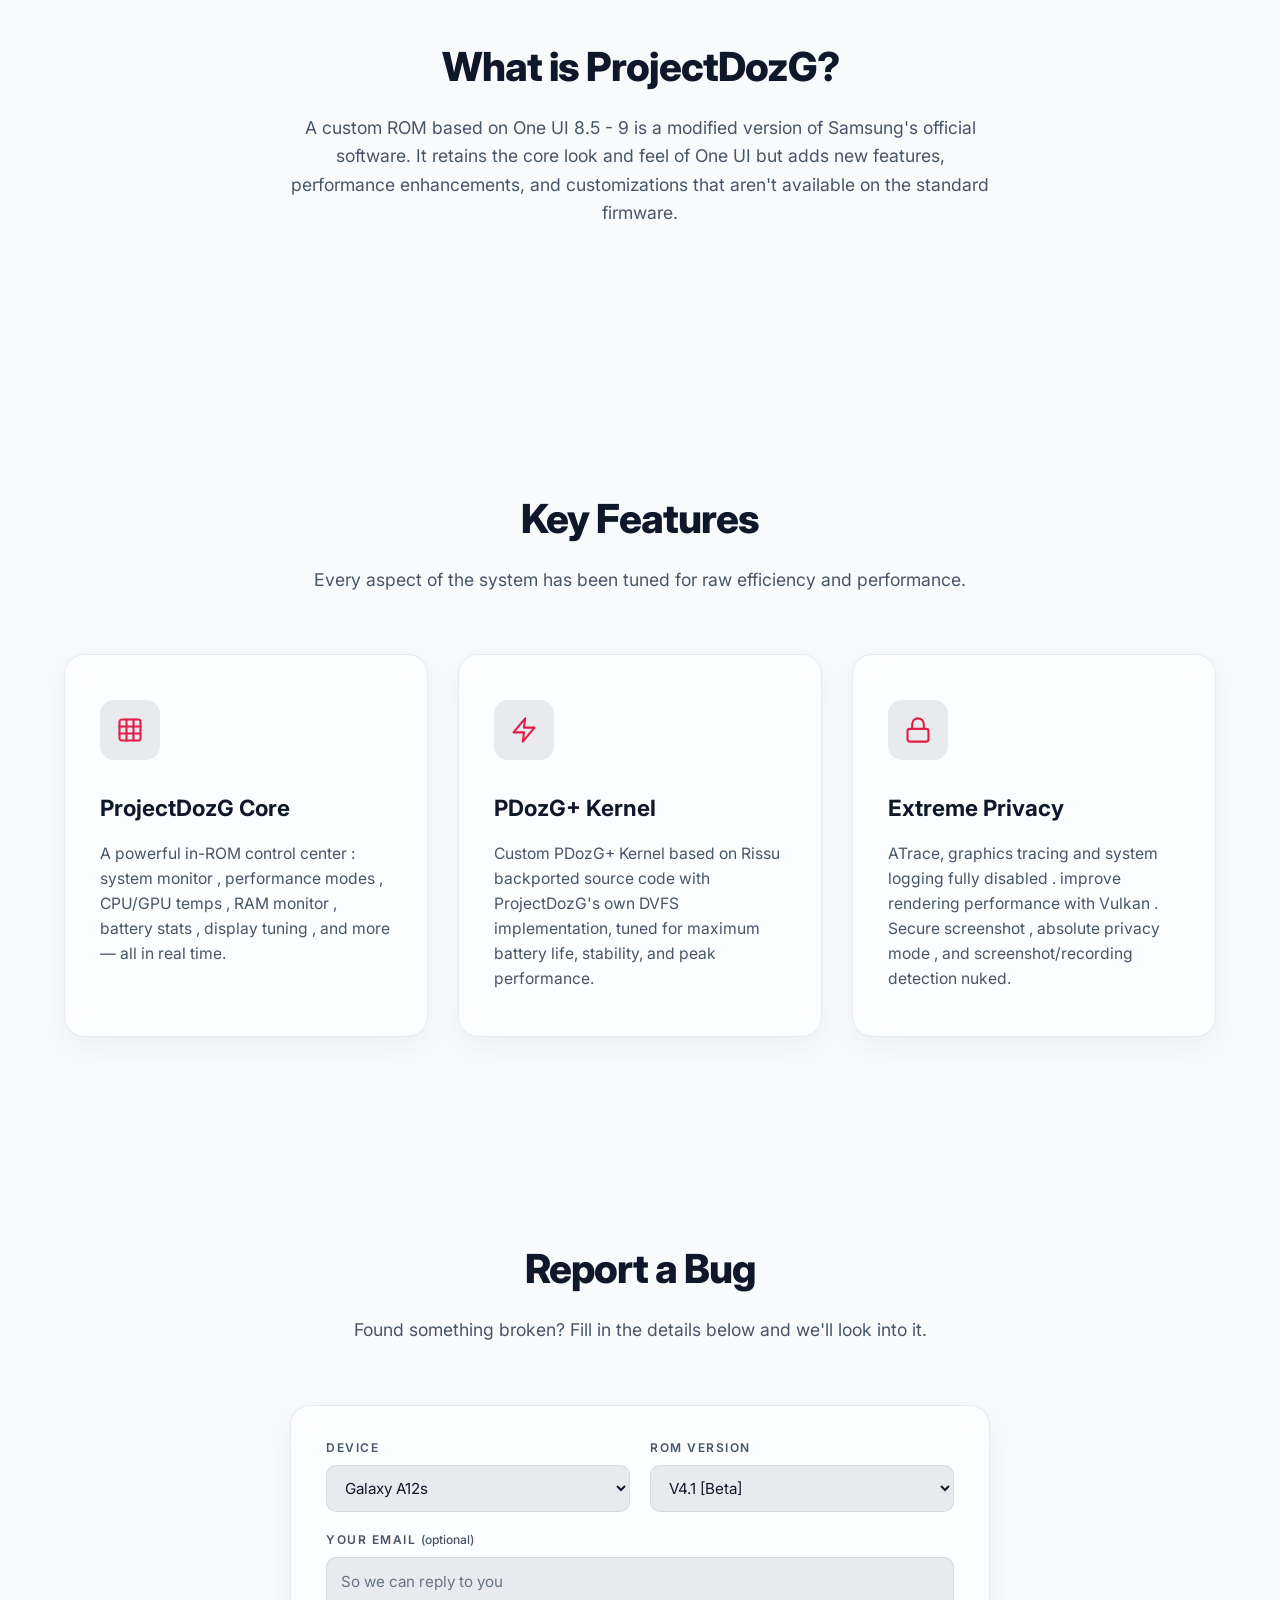
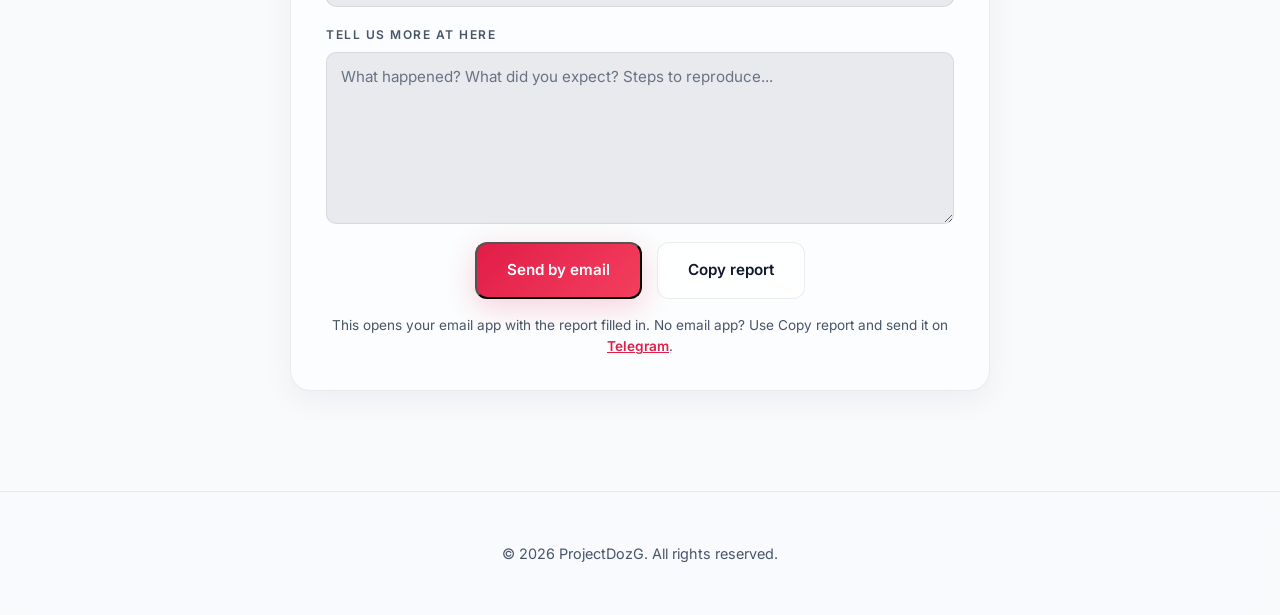
==== commit 7acbec31: "index: add news to home page" ====
--- a/index.html
+++ b/index.html
@@ -78,6 +78,41 @@
             </div>
         </div>
 
+        <section id="news" class="reveal">
+            <h2 class="section-title">News</h2>
+            <p class="section-desc">Latest updates from ProjectDozG.</p>
+
+            <div class="news-list">
+                <article class="news-item">
+                    <div class="news-item-main">
+                        <div class="news-meta">
+                            <div class="news-badges">
+                                <span class="news-badge is-release">RELEASE</span>
+                                <span class="news-badge is-new">NEW</span>
+                            </div>
+                        </div>
+                        <h3 class="news-title">ProjectDozG 4.1 released for Galaxy A12s</h3>
+                        <p class="news-summary">The V4.1 early-access build is now available for Galaxy A12s.</p>
+                        <a class="news-link" href="build.html?device=a12s&amp;build=v4.1">View build <span aria-hidden="true">→</span></a>
+                    </div>
+                </article>
+
+                <article class="news-item">
+                    <div class="news-item-main">
+                        <div class="news-meta">
+                            <div class="news-badges">
+                                <span class="news-badge is-news">NEWS</span>
+                                <span class="news-badge is-new">NEW</span>
+                            </div>
+                        </div>
+                        <h3 class="news-title">ProjectDozG 4.1 is coming out soon with the 5.10 kernel</h3>
+                        <p class="news-summary">ProjectDozG 4.x series will be based on 5.10 Kernel - vendor from rsuntk and weyland.</p>
+                    </div>
+                    <img class="news-thumb" src="assets/news/510-kernel.jpg" alt="HiggsBoson / rsuprjkt — powering the Galaxy A12s with the Linux 5.10 kernel" width="1280" height="720" loading="lazy" decoding="async">
+                </article>
+            </div>
+        </section>
+
         <section id="about" class="reveal">
             <h2 class="section-title">What is ProjectDozG?</h2>
             <p class="section-desc">A custom ROM based on One UI 8.5 - 9 is a modified version of Samsung's official software. It retains the core look and feel of One UI but adds new features, performance enhancements, and customizations that aren't available on the standard firmware.</p>
--- a/style.css
+++ b/style.css
@@ -956,6 +956,105 @@
 
 .wiki-card .btn-group {
     justify-content: flex-start;
+}
+
+/* News feed */
+.news-list {
+    max-width: 900px;
+    margin: 0 auto;
+    padding: 8px 28px;
+    border: 1px solid var(--glass-border);
+    border-radius: 20px;
+    background: var(--card-bg);
+    box-shadow: 0 10px 30px var(--glass-shadow);
+    backdrop-filter: var(--glass-blur);
+    -webkit-backdrop-filter: var(--glass-blur);
+}
+
+.news-item {
+    display: flex;
+    gap: 24px;
+    justify-content: space-between;
+    padding: 24px 4px;
+    border-bottom: 1px solid var(--glass-border);
+}
+
+.news-item:last-child {
+    border-bottom: 0;
+}
+
+.news-item-main {
+    min-width: 0;
+}
+
+.news-meta {
+    display: flex;
+    flex-wrap: wrap;
+    align-items: center;
+    justify-content: space-between;
+    gap: 10px;
+    margin-bottom: 12px;
+}
+
+.news-badges {
+    display: flex;
+    flex-wrap: wrap;
+    gap: 8px;
+}
+
+.news-badge {
+    display: inline-flex;
+    align-items: center;
+    gap: 5px;
+    padding: 3px 8px;
+    border: 1px solid var(--glass-border);
+    border-radius: 4px;
+    font-size: 0.62rem;
+    font-weight: 800;
+    letter-spacing: 0.6px;
+    line-height: 1.4;
+}
+
+.news-badge.is-release {
+    border-color: #15803d;
+    background: #15803d;
+    color: #fff;
+}
+
+.news-badge.is-news {
+    border-color: var(--text-main);
+    background: var(--text-main);
+    color: var(--bg-color);
+}
+
+.news-title {
+    margin-bottom: 8px;
+    font-size: 1.15rem;
+    font-weight: 800;
+    letter-spacing: -0.02em;
+}
+
+.news-summary {
+    color: var(--text-muted);
+    font-size: 0.94rem;
+}
+
+.news-link {
+    display: inline-block;
+    margin-top: 12px;
+    color: var(--accent);
+    font-weight: 600;
+    text-decoration: none;
+}
+
+.news-thumb {
+    flex: 0 0 200px;
+    width: 200px;
+    height: auto;
+    aspect-ratio: 16 / 9;
+    border: 1px solid var(--glass-border);
+    border-radius: 8px;
+    object-fit: cover;
 }
 
 /* Bug report form */
@@ -2235,6 +2334,9 @@
     .step-number { left: 5px; width: 30px; height: 30px; font-size: 0.8rem; }
     .wiki-panel .doc-container { padding: 24px 18px; border-radius: 20px; }
     .wiki-card { padding: 24px; }
+    .news-list { padding: 8px 18px; }
+    .news-item { flex-direction: column; }
+    .news-thumb { flex: none; width: 100%; max-width: 280px; }
     .bug-form { padding: 24px 20px; }
 
     .a22-specs { margin: -20px auto 30px; }
@@ -3074,6 +3176,18 @@
     white-space: nowrap;
 }
 
+.tools-table a {
+    border-bottom: 1px dashed var(--accent);
+    color: var(--accent);
+    font-weight: 600;
+    text-decoration: none;
+}
+
+.tools-table a:hover {
+    border-bottom-color: var(--text-main);
+    color: var(--text-main);
+}
+
 .tools-credit-index {
     color: var(--accent) !important;
     font-family: 'JetBrains Mono', ui-monospace, monospace;
